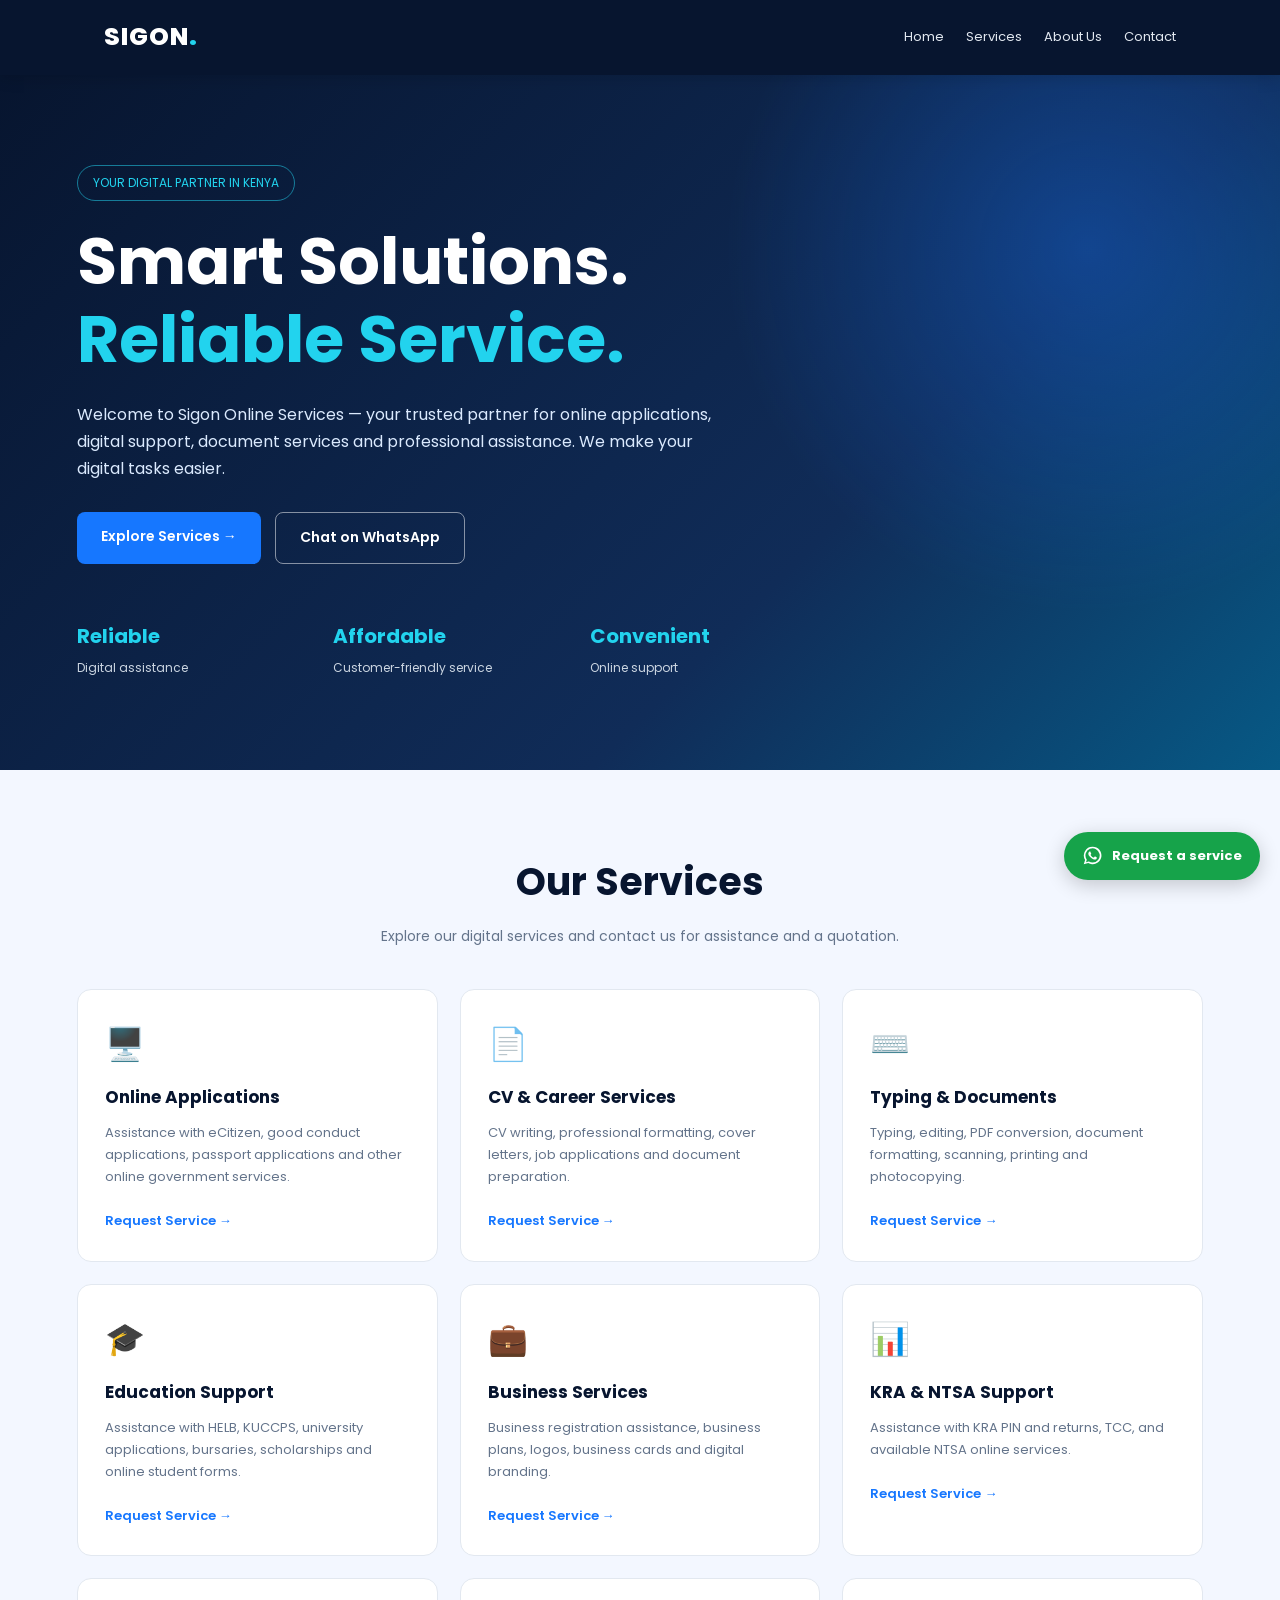
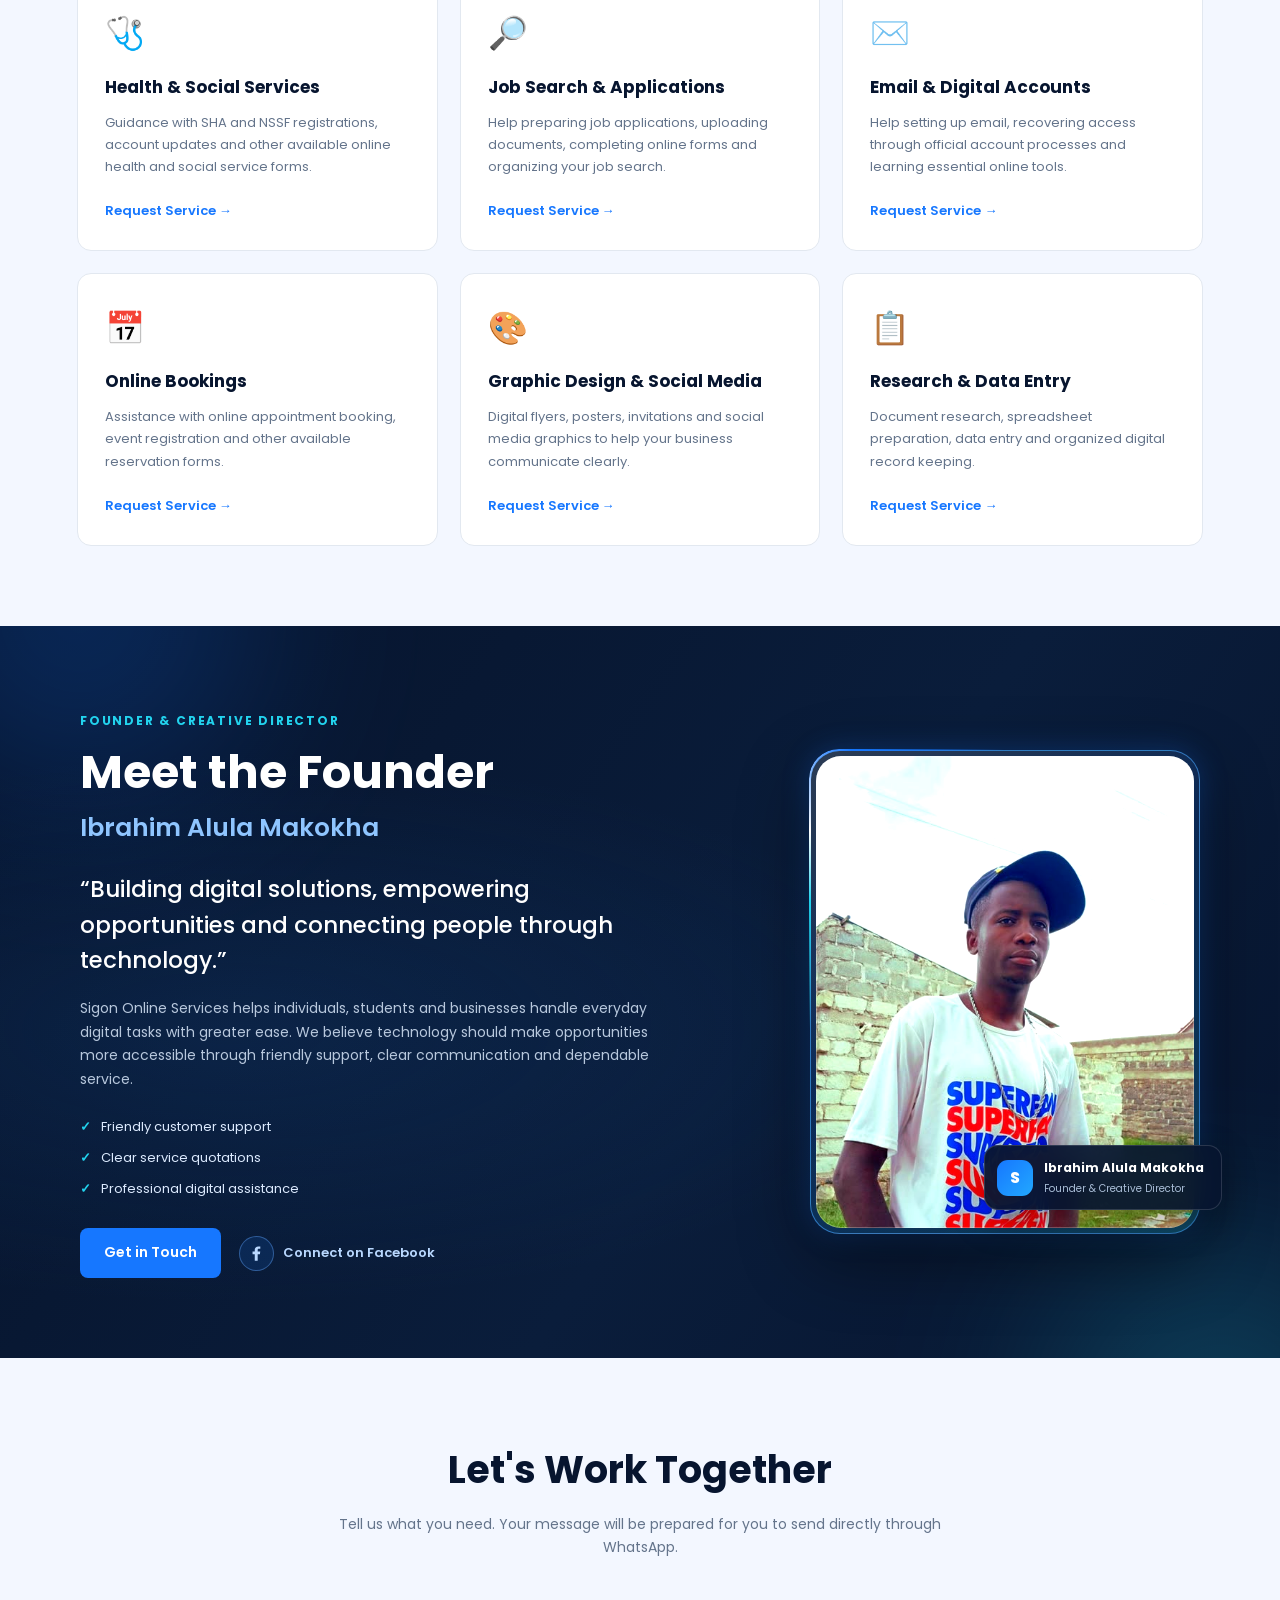
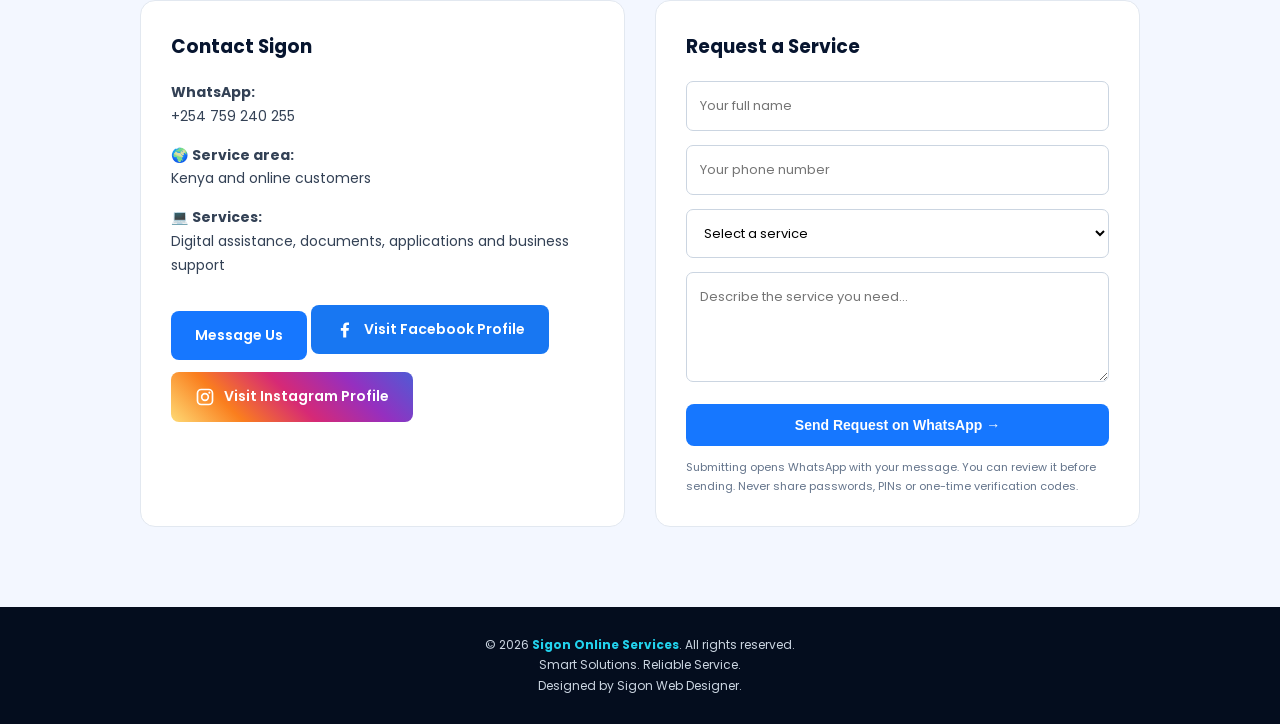
==== index.html @ 022e297b "first commit" ====
<!DOCTYPE html>
<html lang="en">
<head>
    <meta charset="UTF-8">
    <meta name="viewport" content="width=device-width, initial-scale=1.0">

    <title>Sigon Online Services | Smart Solutions</title>
    <meta name="description" content="Sigon Online Services offers reliable online applications, career support, document services, health and social service registrations, digital accounts, design and business support in Kenya.">
    <meta name="theme-color" content="#07152f">
    <meta name="mobile-web-app-capable" content="yes">
    <meta name="apple-mobile-web-app-capable" content="yes">
    <meta name="apple-mobile-web-app-status-bar-style" content="black-translucent">
    <meta name="apple-mobile-web-app-title" content="Sigon Earn">
    <link rel="manifest" href="manifest.webmanifest">
    <link rel="icon" type="image/png" sizes="192x192" href="assets/icon-192.png">
    <link rel="apple-touch-icon" href="assets/icon-192.png">

    <link rel="preconnect" href="https://fonts.googleapis.com">
    <link rel="preconnect" href="https://fonts.gstatic.com" crossorigin>
    <link href="https://fonts.googleapis.com/css2?family=Poppins:wght@300;400;500;600;700;800&display=swap" rel="stylesheet">

    <script>
        window.sigonIntroStart = performance.now();
        document.documentElement.classList.add('intro-enabled');
    </script>
    <link rel="stylesheet" href="style.css">
</head>

<body>

<div class="welcome-intro" id="welcomeIntro"
     role="dialog" aria-modal="true" aria-labelledby="introTitle"
     aria-describedby="introSubtitle">
    <div class="intro-grid" aria-hidden="true"></div>
    <div class="intro-beam intro-beam-one" aria-hidden="true"></div>
    <div class="intro-beam intro-beam-two" aria-hidden="true"></div>
    <div class="intro-particles" aria-hidden="true">
        <span></span><span></span><span></span><span></span>
        <span></span><span></span><span></span><span></span>
        <span></span><span></span><span></span><span></span>
    </div>

    <div class="intro-content">
        <div class="intro-orbit" aria-hidden="true"></div>
        <div class="intro-logo" aria-label="SIGON">SIGON<span>.</span></div>
        <h1 class="intro-title" id="introTitle">WELCOME TO SIGON ONLINE SERVICES</h1>
        <p class="intro-subtitle" id="introSubtitle">Smart Solutions. Reliable Service.</p>
    </div>

    <div class="intro-loader">
        <p>Initializing your experience...</p>
        <div class="intro-progress" id="introProgress" role="progressbar"
             aria-label="Loading welcome screen" aria-valuemin="0"
             aria-valuemax="100" aria-valuenow="0">
            <span id="introProgressFill"></span>
        </div>
        <span class="intro-percent" id="introPercent" aria-hidden="true">0%</span>
    </div>
</div>

<header>
    <div class="navbar">
        <a class="logo" href="#home">SIGON<span>.</span></a>

        <button class="menu-btn" id="menuBtn"
                aria-label="Toggle navigation"
                aria-expanded="false">☰</button>

        <nav id="navMenu">
            <a href="#home">Home</a>
            <a href="#services">Services</a>
            <a href="#about">About Us</a>
            <a href="#contact">Contact</a>
            <button type="button" class="install-app-button" id="installAppButton" hidden>
                <svg viewBox="0 0 24 24" aria-hidden="true">
                    <path d="M12 3a1 1 0 0 1 1 1v8.59l2.3-2.3a1 1 0 1 1 1.4 1.42l-4 4a1 1 0 0 1-1.4 0l-4-4a1 1 0 1 1 1.4-1.42l2.3 2.3V4a1 1 0 0 1 1-1ZM5 16a1 1 0 0 1 1 1v2h12v-2a1 1 0 1 1 2 0v3a1 1 0 0 1-1 1H5a1 1 0 0 1-1-1v-3a1 1 0 0 1 1-1Z"/>
                </svg>
                <span>Install Sigon App</span>
            </button>
        </nav>
    </div>
</header>

<main>
    <section class="hero" id="home">
        <div class="hero-content">
            <span class="tag">YOUR DIGITAL PARTNER IN KENYA</span>

            <h1>Smart Solutions.<br>
                <span>Reliable Service.</span></h1>

            <p>
                Welcome to Sigon Online Services — your trusted partner
                for online applications, digital support, document services
                and professional assistance. We make your digital tasks easier.
            </p>

            <div class="buttons">
                <a href="#services" class="btn btn-primary">Explore Services →</a>

                <a href="https://wa.me/254759240255"
                   target="_blank" rel="noopener noreferrer"
                   class="btn btn-outline">
                    <svg class="whatsapp-icon" viewBox="0 0 24 24" aria-hidden="true">
                        <path d="M12.04 2a9.92 9.92 0 0 0-8.48 15.07L2 22l5.08-1.53A9.96 9.96 0 1 0 12.04 2Zm0 18.1a8.13 8.13 0 0 1-4.14-1.13l-.3-.18-3.02.91.93-2.94-.2-.31A8.14 8.14 0 1 1 12.04 20.1Zm4.47-6.1c-.24-.12-1.43-.71-1.65-.79-.22-.08-.38-.12-.54.12-.16.24-.62.79-.76.95-.14.16-.28.18-.52.06-.24-.12-1.01-.37-1.92-1.19-.71-.63-1.19-1.42-1.33-1.66-.14-.24-.02-.37.1-.49.11-.1.24-.28.36-.42.12-.14.16-.24.24-.4.08-.16.04-.3-.02-.42-.06-.12-.54-1.31-.74-1.79-.2-.47-.4-.4-.54-.4h-.46c-.16 0-.42.06-.64.3-.22.24-.84.82-.84 2s.86 2.32.98 2.48c.12.16 1.69 2.58 4.09 3.62.57.25 1.01.4 1.35.51.57.18 1.09.15 1.5.09.46-.07 1.43-.58 1.63-1.15.2-.57.2-1.06.14-1.16-.06-.1-.22-.16-.46-.28Z"/>
                    </svg>
                    Chat on WhatsApp
                </a>
            </div>

            <div class="stats">
                <div class="stat">
                    <strong>Reliable</strong>
                    <span>Digital assistance</span>
                </div>
                <div class="stat">
                    <strong>Affordable</strong>
                    <span>Customer-friendly service</span>
                </div>
                <div class="stat">
                    <strong>Convenient</strong>
                    <span>Online support</span>
                </div>
            </div>
        </div>
    </section>

    <section class="services" id="services">
        <div class="section-head">
            <h2>Our Services</h2>
            <p>Explore our digital services and contact us for assistance
               and a quotation.</p>
        </div>

        <div class="service-grid">

            <article class="service-card">
                <div class="service-icon">🖥️</div>
                <h3>Online Applications</h3>
                <p>Assistance with eCitizen, good conduct applications,
                   passport applications and other online government services.</p>
                <a href="#contact" data-service="Online Applications">Request Service →</a>
            </article>

            <article class="service-card">
                <div class="service-icon">📄</div>
                <h3>CV & Career Services</h3>
                <p>CV writing, professional formatting, cover letters,
                   job applications and document preparation.</p>
                <a href="#contact" data-service="CV and Career Services">Request Service →</a>
            </article>

            <article class="service-card">
                <div class="service-icon">⌨️</div>
                <h3>Typing & Documents</h3>
                <p>Typing, editing, PDF conversion, document formatting,
                   scanning, printing and photocopying.</p>
                <a href="#contact" data-service="Typing and Documents">Request Service →</a>
            </article>

            <article class="service-card">
                <div class="service-icon">🎓</div>
                <h3>Education Support</h3>
                <p>Assistance with HELB, KUCCPS, university applications,
                   bursaries, scholarships and online student forms.</p>
                <a href="#contact" data-service="Education Support">Request Service →</a>
            </article>

            <article class="service-card">
                <div class="service-icon">💼</div>
                <h3>Business Services</h3>
                <p>Business registration assistance, business plans,
                   logos, business cards and digital branding.</p>
                <a href="#contact" data-service="Business Services">Request Service →</a>
            </article>

            <article class="service-card">
                <div class="service-icon">📊</div>
                <h3>KRA & NTSA Support</h3>
                <p>Assistance with KRA PIN and returns, TCC, and available
                   NTSA online services.</p>
                <a href="#contact" data-service="KRA and NTSA Support">Request Service →</a>
            </article>

            <article class="service-card">
                <div class="service-icon">🩺</div>
                <h3>Health & Social Services</h3>
                <p>Guidance with SHA and NSSF registrations, account updates
                   and other available online health and social service forms.</p>
                <a href="#contact" data-service="Health and Social Services">Request Service →</a>
            </article>

            <article class="service-card">
                <div class="service-icon">🔎</div>
                <h3>Job Search & Applications</h3>
                <p>Help preparing job applications, uploading documents,
                   completing online forms and organizing your job search.</p>
                <a href="#contact" data-service="Job Search and Applications">Request Service →</a>
            </article>

            <article class="service-card">
                <div class="service-icon">✉️</div>
                <h3>Email & Digital Accounts</h3>
                <p>Help setting up email, recovering access through official
                   account processes and learning essential online tools.</p>
                <a href="#contact" data-service="Email and Digital Accounts">Request Service →</a>
            </article>

            <article class="service-card">
                <div class="service-icon">📅</div>
                <h3>Online Bookings</h3>
                <p>Assistance with online appointment booking, event
                   registration and other available reservation forms.</p>
                <a href="#contact" data-service="Online Bookings">Request Service →</a>
            </article>

            <article class="service-card">
                <div class="service-icon">🎨</div>
                <h3>Graphic Design & Social Media</h3>
                <p>Digital flyers, posters, invitations and social media
                   graphics to help your business communicate clearly.</p>
                <a href="#contact" data-service="Graphic Design and Social Media">Request Service →</a>
            </article>

            <article class="service-card">
                <div class="service-icon">📋</div>
                <h3>Research & Data Entry</h3>
                <p>Document research, spreadsheet preparation, data entry
                   and organized digital record keeping.</p>
                <a href="#contact" data-service="Research and Data Entry">Request Service →</a>
            </article>

        </div>
    </section>

    <section class="founder-section" id="about" aria-labelledby="founderTitle">
        <div class="founder-glow founder-glow-one" aria-hidden="true"></div>
        <div class="founder-glow founder-glow-two" aria-hidden="true"></div>

        <div class="founder-wrap">
            <div class="founder-copy">
                <span class="founder-eyebrow">FOUNDER &amp; CREATIVE DIRECTOR</span>
                <h2 id="founderTitle">Meet the Founder</h2>
                <h3>Ibrahim Alula Makokha</h3>
                <p class="founder-quote">
                    “Building digital solutions, empowering opportunities and
                    connecting people through technology.”
                </p>
                <p class="founder-description">
                    Sigon Online Services helps individuals, students and
                    businesses handle everyday digital tasks with greater ease.
                    We believe technology should make opportunities more
                    accessible through friendly support, clear communication
                    and dependable service.
                </p>

                <div class="founder-values" aria-label="What you can expect">
                    <span>Friendly customer support</span>
                    <span>Clear service quotations</span>
                    <span>Professional digital assistance</span>
                </div>

                <div class="founder-actions">
                    <a href="#contact" class="btn btn-primary">Get in Touch</a>
                    <a href="https://www.facebook.com/Nur.backup"
                       target="_blank" rel="noopener noreferrer"
                       class="founder-facebook"
                       aria-label="Visit Ibrahim Alula Makokha on Facebook">
                        <svg viewBox="0 0 24 24" aria-hidden="true">
                            <path d="M13.5 21v-8.2h2.8l.4-3.2h-3.2V7.5c0-.9.3-1.6 1.6-1.6h1.7V3.1c-.3 0-1.4-.1-2.6-.1-2.6 0-4.4 1.6-4.4 4.5v2.1H7v3.2h2.8V21h3.7Z"/>
                        </svg>
                        <span>Connect on Facebook</span>
                    </a>
                </div>
            </div>

            <figure class="founder-portrait">
                <div class="founder-photo-frame">
                    <img src="assets/ibrahim-alula-makokha.jpg"
                         alt="Ibrahim Alula Makokha, Founder and Creative Director of Sigon Online Services"
                         width="526" height="1130">
                </div>
                <figcaption>
                    <span class="founder-caption-mark" aria-hidden="true">S</span>
                    <span><strong>Ibrahim Alula Makokha</strong><small>Founder &amp; Creative Director</small></span>
                </figcaption>
            </figure>
        </div>
    </section>

    <section class="contact" id="contact">
        <div class="section-head">
            <h2>Let's Work Together</h2>
            <p>Tell us what you need. Your message will be prepared
               for you to send directly through WhatsApp.</p>
        </div>

        <div class="contact-wrap">
            <div class="contact-info">
                <h3>Contact Sigon</h3>

                <p>
                    <svg class="whatsapp-icon whatsapp-contact-icon" viewBox="0 0 24 24" aria-hidden="true">
                        <path d="M12.04 2a9.92 9.92 0 0 0-8.48 15.07L2 22l5.08-1.53A9.96 9.96 0 1 0 12.04 2Zm0 18.1a8.13 8.13 0 0 1-4.14-1.13l-.3-.18-3.02.91.93-2.94-.2-.31A8.14 8.14 0 1 1 12.04 20.1Zm4.47-6.1c-.24-.12-1.43-.71-1.65-.79-.22-.08-.38-.12-.54.12-.16.24-.62.79-.76.95-.14.16-.28.18-.52.06-.24-.12-1.01-.37-1.92-1.19-.71-.63-1.19-1.42-1.33-1.66-.14-.24-.02-.37.1-.49.11-.1.24-.28.36-.42.12-.14.16-.24.24-.4.08-.16.04-.3-.02-.42-.06-.12-.54-1.31-.74-1.79-.2-.47-.4-.4-.54-.4h-.46c-.16 0-.42.06-.64.3-.22.24-.84.82-.84 2s.86 2.32.98 2.48c.12.16 1.69 2.58 4.09 3.62.57.25 1.01.4 1.35.51.57.18 1.09.15 1.5.09.46-.07 1.43-.58 1.63-1.15.2-.57.2-1.06.14-1.16-.06-.1-.22-.16-.46-.28Z"/>
                    </svg>
                    <strong>WhatsApp:</strong><br>
                    +254 759 240 255</p>

                <p>🌍 <strong>Service area:</strong><br>
                    Kenya and online customers</p>

                <p>💻 <strong>Services:</strong><br>
                    Digital assistance, documents, applications
                    and business support</p>

                <a href="https://wa.me/254759240255"
                   target="_blank" rel="noopener noreferrer"
                   class="btn btn-primary">
                    <svg class="whatsapp-icon" viewBox="0 0 24 24" aria-hidden="true">
                        <path d="M12.04 2a9.92 9.92 0 0 0-8.48 15.07L2 22l5.08-1.53A9.96 9.96 0 1 0 12.04 2Zm0 18.1a8.13 8.13 0 0 1-4.14-1.13l-.3-.18-3.02.91.93-2.94-.2-.31A8.14 8.14 0 1 1 12.04 20.1Zm4.47-6.1c-.24-.12-1.43-.71-1.65-.79-.22-.08-.38-.12-.54.12-.16.24-.62.79-.76.95-.14.16-.28.18-.52.06-.24-.12-1.01-.37-1.92-1.19-.71-.63-1.19-1.42-1.33-1.66-.14-.24-.02-.37.1-.49.11-.1.24-.28.36-.42.12-.14.16-.24.24-.4.08-.16.04-.3-.02-.42-.06-.12-.54-1.31-.74-1.79-.2-.47-.4-.4-.54-.4h-.46c-.16 0-.42.06-.64.3-.22.24-.84.82-.84 2s.86 2.32.98 2.48c.12.16 1.69 2.58 4.09 3.62.57.25 1.01.4 1.35.51.57.18 1.09.15 1.5.09.46-.07 1.43-.58 1.63-1.15.2-.57.2-1.06.14-1.16-.06-.1-.22-.16-.46-.28Z"/>
                    </svg>
                    Message Us
                </a>

                <a href="https://www.facebook.com/Nur.backup"
                   target="_blank" rel="noopener noreferrer"
                   class="btn facebook-link"
                   aria-label="Visit Sigon on Facebook">
                    <svg class="facebook-icon" viewBox="0 0 24 24" aria-hidden="true">
                        <path d="M13.5 21v-8.2h2.8l.4-3.2h-3.2V7.5c0-.9.3-1.6 1.6-1.6h1.7V3.1c-.3 0-1.4-.1-2.6-.1-2.6 0-4.4 1.6-4.4 4.5v2.1H7v3.2h2.8V21h3.7Z"/>
                    </svg>
                    Visit Facebook Profile
                </a>

                <a href="https://www.instagram.com/n.u.r._ke/"
                   target="_blank" rel="noopener noreferrer"
                   class="btn instagram-link"
                   aria-label="Visit Sigon on Instagram">
                    <svg class="instagram-icon" viewBox="0 0 24 24" aria-hidden="true">
                        <path d="M7.5 2h9A5.5 5.5 0 0 1 22 7.5v9a5.5 5.5 0 0 1-5.5 5.5h-9A5.5 5.5 0 0 1 2 16.5v-9A5.5 5.5 0 0 1 7.5 2Zm0 2A3.5 3.5 0 0 0 4 7.5v9A3.5 3.5 0 0 0 7.5 20h9a3.5 3.5 0 0 0 3.5-3.5v-9A3.5 3.5 0 0 0 16.5 4h-9ZM12 7a5 5 0 1 1 0 10 5 5 0 0 1 0-10Zm0 2a3 3 0 1 0 0 6 3 3 0 0 0 0-6Zm5.25-3.5a1.25 1.25 0 1 1 0 2.5 1.25 1.25 0 0 1 0-2.5Z"/>
                    </svg>
                    Visit Instagram Profile
                </a>
            </div>

            <form class="contact-form" id="contactForm">
                <h3>Request a Service</h3>

                <input type="text" id="customerName"
                       placeholder="Your full name" required>

                <input type="tel" id="customerPhone"
                       placeholder="Your phone number" required>

                <select id="serviceChoice" required>
                    <option value="">Select a service</option>
                    <option>Online Applications</option>
                    <option>CV and Career Services</option>
                    <option>Typing and Documents</option>
                    <option>Education Support</option>
                    <option>Business Services</option>
                    <option>KRA and NTSA Support</option>
                    <option>Health and Social Services</option>
                    <option>Job Search and Applications</option>
                    <option>Email and Digital Accounts</option>
                    <option>Online Bookings</option>
                    <option>Graphic Design and Social Media</option>
                    <option>Research and Data Entry</option>
                    <option>Other Service</option>
                </select>

                <textarea id="customerMessage"
                          placeholder="Describe the service you need..."
                          required></textarea>

                <button type="submit" class="btn btn-primary">
                    Send Request on WhatsApp →
                </button>

                <p class="note">
                    Submitting opens WhatsApp with your message.
                    You can review it before sending. Never share passwords,
                    PINs or one-time verification codes.
                </p>
            </form>
        </div>
    </section>
</main>

<footer>
    <p>© <span id="year"></span> <strong>Sigon Online Services</strong>.
       All rights reserved.</p>
    <p>Smart Solutions. Reliable Service.</p>
    <p>Designed by Sigon Web Designer.</p>
</footer>

<a class="whatsapp-float"
   href="https://wa.me/254759240255?text=Hello%20Sigon%20Online%20Services%2C%20I%20would%20like%20to%20request%20a%20service."
   target="_blank" rel="noopener noreferrer"
   aria-label="Request a service from Sigon on WhatsApp at +254 759 240 255">
    <svg viewBox="0 0 24 24" aria-hidden="true">
        <path d="M12.04 2a9.92 9.92 0 0 0-8.48 15.07L2 22l5.08-1.53A9.96 9.96 0 1 0 12.04 2Zm0 18.1a8.13 8.13 0 0 1-4.14-1.13l-.3-.18-3.02.91.93-2.94-.2-.31A8.14 8.14 0 1 1 12.04 20.1Zm4.47-6.1c-.24-.12-1.43-.71-1.65-.79-.22-.08-.38-.12-.54.12-.16.24-.62.79-.76.95-.14.16-.28.18-.52.06-.24-.12-1.01-.37-1.92-1.19-.71-.63-1.19-1.42-1.33-1.66-.14-.24-.02-.37.1-.49.11-.1.24-.28.36-.42.12-.14.16-.24.24-.4.08-.16.04-.3-.02-.42-.06-.12-.54-1.31-.74-1.79-.2-.47-.4-.4-.54-.4h-.46c-.16 0-.42.06-.64.3-.22.24-.84.82-.84 2s.86 2.32.98 2.48c.12.16 1.69 2.58 4.09 3.62.57.25 1.01.4 1.35.51.57.18 1.09.15 1.5.09.46-.07 1.43-.58 1.63-1.15.2-.57.2-1.06.14-1.16-.06-.1-.22-.16-.46-.28Z"/>
    </svg>
    Request a service
</a>

<dialog class="install-help-dialog" id="installHelpDialog"
        aria-labelledby="installHelpTitle" aria-describedby="installHelpDescription">
    <div class="install-help-content">
        <button type="button" class="install-help-close" id="installHelpClose"
                aria-label="Close installation instructions">×</button>
        <span class="install-help-icon" aria-hidden="true">↓</span>
        <h2 id="installHelpTitle">Install Sigon Earn</h2>
        <div id="installHelpDescription"></div>
    </div>
</dialog>

<script src="script.js" defer></script>

</body>
</html>
---- style.css ----
:root {
            --navy: #07152f;
            --blue: #1677ff;
            --cyan: #22d3ee;
            --white: #ffffff;
            --light: #f3f7ff;
            --text: #334155;
        }

        * {
            margin: 0;
            padding: 0;
            box-sizing: border-box;
            scroll-behavior: smooth;
        }

        body {
            font-family: 'Poppins', sans-serif;
            background: var(--white);
            color: var(--text);
            line-height: 1.7;
        }

        html.intro-enabled,
        html.intro-enabled body,
        body.intro-active {
            overflow: hidden;
        }

        .welcome-intro {
            position: fixed;
            inset: 0;
            z-index: 2000;
            display: none;
            align-items: center;
            justify-content: center;
            overflow: hidden;
            isolation: isolate;
            color: #fff;
            background:
                radial-gradient(ellipse at 50% 45%, #0c2c50 0%, transparent 48%),
                linear-gradient(135deg, #020611 0%, #06142b 52%, #01040b 100%);
            opacity: 1;
            transition: opacity .4s ease, visibility .4s ease;
        }

        .intro-enabled .welcome-intro {
            display: flex;
        }

        .welcome-intro[hidden] {
            display: none;
        }

        .welcome-intro.is-leaving {
            opacity: 0;
            visibility: hidden;
            pointer-events: none;
        }

        .intro-grid {
            position: absolute;
            inset: -50%;
            z-index: -1;
            opacity: .2;
            background-image:
                linear-gradient(#22d3ee14 1px, transparent 1px),
                linear-gradient(90deg, #22d3ee14 1px, transparent 1px);
            background-size: 58px 58px;
            transform: perspective(520px) rotateX(58deg) scale(1.7);
            transform-origin: center 70%;
            animation: intro-grid-drift 8s linear infinite;
        }

        .intro-beam {
            position: absolute;
            z-index: -1;
            width: 140vw;
            height: 1px;
            background: linear-gradient(90deg, transparent, #22d3eeaa, #1677ff66, transparent);
            box-shadow: 0 0 18px #22d3ee88;
            opacity: 0;
            transform: rotate(-24deg);
            animation: intro-beam-sweep 3.2s ease-in-out infinite;
        }

        .intro-beam-one {
            top: 28%;
            left: -20%;
        }

        .intro-beam-two {
            top: 68%;
            left: -30%;
            animation-delay: 1.3s;
        }

        .intro-particles {
            position: absolute;
            inset: 0;
            overflow: hidden;
            z-index: -1;
        }

        .intro-particles span {
            position: absolute;
            left: var(--particle-x);
            top: var(--particle-y);
            width: var(--particle-size);
            height: var(--particle-size);
            border-radius: 50%;
            background: #65eaff;
            box-shadow: 0 0 10px 2px #22d3ee99;
            opacity: 0;
            animation: intro-particle-float var(--particle-duration) ease-in-out var(--particle-delay) infinite;
        }

        .intro-particles span:nth-child(1) { --particle-x: 9%; --particle-y: 24%; --particle-size: 3px; --particle-duration: 3.4s; --particle-delay: -.3s; }
        .intro-particles span:nth-child(2) { --particle-x: 18%; --particle-y: 72%; --particle-size: 2px; --particle-duration: 4.1s; --particle-delay: -1.7s; }
        .intro-particles span:nth-child(3) { --particle-x: 26%; --particle-y: 38%; --particle-size: 4px; --particle-duration: 3.8s; --particle-delay: -2.2s; }
        .intro-particles span:nth-child(4) { --particle-x: 34%; --particle-y: 83%; --particle-size: 2px; --particle-duration: 4.4s; --particle-delay: -.8s; }
        .intro-particles span:nth-child(5) { --particle-x: 43%; --particle-y: 18%; --particle-size: 3px; --particle-duration: 3.7s; --particle-delay: -1.1s; }
        .intro-particles span:nth-child(6) { --particle-x: 56%; --particle-y: 78%; --particle-size: 3px; --particle-duration: 4.2s; --particle-delay: -2.8s; }
        .intro-particles span:nth-child(7) { --particle-x: 64%; --particle-y: 27%; --particle-size: 2px; --particle-duration: 3.5s; --particle-delay: -1.4s; }
        .intro-particles span:nth-child(8) { --particle-x: 73%; --particle-y: 67%; --particle-size: 4px; --particle-duration: 4.5s; --particle-delay: -.5s; }
        .intro-particles span:nth-child(9) { --particle-x: 82%; --particle-y: 35%; --particle-size: 2px; --particle-duration: 3.9s; --particle-delay: -2.4s; }
        .intro-particles span:nth-child(10) { --particle-x: 91%; --particle-y: 79%; --particle-size: 3px; --particle-duration: 4.3s; --particle-delay: -1.9s; }
        .intro-particles span:nth-child(11) { --particle-x: 13%; --particle-y: 52%; --particle-size: 2px; --particle-duration: 4s; --particle-delay: -2.1s; }
        .intro-particles span:nth-child(12) { --particle-x: 87%; --particle-y: 17%; --particle-size: 3px; --particle-duration: 3.6s; --particle-delay: -.9s; }

        .intro-content {
            position: relative;
            width: min(92vw, 880px);
            padding: 32px 16px;
            text-align: center;
        }

        .intro-logo {
            position: relative;
            z-index: 1;
            color: #fff;
            font-size: clamp(42px, 9vw, 82px);
            font-weight: 800;
            line-height: 1.1;
            letter-spacing: .12em;
            text-shadow: 0 0 18px #1677ff99, 0 0 48px #22d3ee66;
            animation: intro-logo-arrive 1s cubic-bezier(.16, 1, .3, 1) both;
        }

        .intro-logo span {
            color: var(--cyan);
        }

        .intro-orbit {
            position: absolute;
            top: 50%;
            left: 50%;
            width: clamp(210px, 48vw, 490px);
            aspect-ratio: 1;
            border: 1px solid #22d3ee20;
            border-radius: 50%;
            box-shadow: 0 0 38px #1677ff1a, inset 0 0 38px #22d3ee12;
            transform: translate(-50%, -50%) scale(.8);
            animation: intro-orbit-pulse 3s ease-in-out infinite;
        }

        .intro-title {
            display: inline-block;
            max-width: 100%;
            margin-top: 21px;
            overflow: hidden;
            color: #dffaff;
            font-size: clamp(13px, 2.8vw, 21px);
            font-weight: 600;
            line-height: 1.5;
            letter-spacing: .12em;
            white-space: nowrap;
            border-right: 2px solid var(--cyan);
            text-shadow: 0 0 16px #22d3ee66;
            animation: intro-type 1.55s steps(32, end) .45s both, intro-caret .7s step-end infinite;
        }

        .intro-subtitle {
            margin-top: 9px;
            color: #9fb6d3;
            font-size: clamp(12px, 2vw, 16px);
            letter-spacing: .08em;
            opacity: 0;
            animation: intro-subtitle-appear .7s ease 1.35s forwards;
        }

        .intro-loader {
            position: absolute;
            right: 24px;
            bottom: max(28px, env(safe-area-inset-bottom));
            left: 24px;
            width: min(340px, calc(100% - 48px));
            margin: auto;
            color: #9fb6d3;
            font-size: 11px;
            letter-spacing: .08em;
            text-align: center;
        }

        .intro-loader p {
            margin-bottom: 10px;
        }

        .intro-progress {
            height: 3px;
            overflow: hidden;
            border-radius: 5px;
            background: #ffffff20;
            box-shadow: 0 0 12px #1677ff33;
        }

        .intro-progress span {
            display: block;
            width: 0;
            height: 100%;
            border-radius: inherit;
            background: linear-gradient(90deg, #1677ff, #22d3ee);
            box-shadow: 0 0 12px #22d3ee;
        }

        .intro-percent {
            display: block;
            margin-top: 7px;
            color: #dffaff;
            font-variant-numeric: tabular-nums;
        }

        @keyframes intro-grid-drift {
            to { background-position: 0 58px, 58px 0; }
        }

        @keyframes intro-beam-sweep {
            0%, 100% { opacity: 0; transform: translateY(-45px) rotate(-24deg); }
            35%, 65% { opacity: .7; }
            50% { transform: translateY(55px) rotate(-24deg); }
        }

        @keyframes intro-particle-float {
            0%, 100% { opacity: .1; transform: translate3d(0, 10px, 0) scale(.7); }
            50% { opacity: .9; transform: translate3d(12px, -18px, 0) scale(1.2); }
        }

        @keyframes intro-logo-arrive {
            from { opacity: 0; transform: scale(.58); filter: blur(10px); }
            to { opacity: 1; transform: scale(1); filter: blur(0); }
        }

        @keyframes intro-orbit-pulse {
            0%, 100% { opacity: .35; transform: translate(-50%, -50%) scale(.82); }
            50% { opacity: .8; transform: translate(-50%, -50%) scale(1); }
        }

        @keyframes intro-type {
            from { width: 0; }
            to { width: 32ch; }
        }

        @keyframes intro-caret {
            50% { border-color: transparent; }
        }

        @keyframes intro-subtitle-appear {
            from { opacity: 0; transform: translateY(8px); }
            to { opacity: 1; transform: translateY(0); }
        }

        @media (max-width: 540px) {
            .intro-title {
                letter-spacing: .045em;
                animation-duration: 1.55s, .7s;
            }
        }

        @media (prefers-reduced-motion: reduce) {
            .welcome-intro,
            .intro-grid,
            .intro-beam,
            .intro-particles span,
            .intro-logo,
            .intro-orbit,
            .intro-title,
            .intro-subtitle {
                animation: none;
                transition: none;
            }

            .intro-logo {
                opacity: 1;
                transform: none;
                filter: none;
            }

            .intro-title {
                width: auto;
                border-right: 0;
            }

            .intro-subtitle {
                opacity: 1;
                transform: none;
            }
        }

        a {
            text-decoration: none;
        }

        header {
            background: var(--navy);
            color: white;
            position: sticky;
            top: 0;
            z-index: 1000;
            box-shadow: 0 3px 15px #0002;
        }

        .navbar {
            max-width: 1200px;
            margin: auto;
            padding: 16px 5%;
            display: flex;
            align-items: center;
            justify-content: space-between;
            gap: 20px;
        }

        .logo {
            font-size: 25px;
            font-weight: 800;
            color: white;
            letter-spacing: 1px;
        }

        .logo span {
            color: var(--cyan);
        }

        nav {
            display: flex;
            align-items: center;
            gap: 22px;
        }

        nav a {
            color: #e2e8f0;
            font-size: 13px;
            transition: .3s;
        }

        nav a:hover {
            color: var(--cyan);
        }

        .install-app-button {
            display: inline-flex;
            align-items: center;
            justify-content: center;
            gap: 8px;
            padding: 9px 14px;
            border: 1px solid #22d3ee80;
            border-radius: 9px;
            background: linear-gradient(135deg, #1677ff, #1264d8);
            box-shadow: 0 5px 18px #1677ff33;
            color: #fff;
            font: inherit;
            font-size: 12px;
            font-weight: 600;
            white-space: nowrap;
            cursor: pointer;
            transition: transform .2s ease, box-shadow .2s ease, background .2s ease;
        }

        .install-app-button:hover {
            transform: translateY(-2px);
            background: linear-gradient(135deg, #2586ff, #1677ff);
            box-shadow: 0 8px 24px #1677ff55;
        }

        .install-app-button:focus-visible,
        .install-help-close:focus-visible {
            outline: 3px solid var(--cyan);
            outline-offset: 3px;
        }

        .install-app-button[hidden] {
            display: none !important;
        }

        .install-app-button svg {
            width: 17px;
            height: 17px;
            fill: currentColor;
            flex: 0 0 auto;
        }

        .install-help-dialog {
            width: min(92vw, 430px);
            padding: 0;
            border: 1px solid #6faeff66;
            border-radius: 20px;
            background: #0a1d3b;
            box-shadow: 0 24px 80px #0009, 0 0 34px #1677ff33;
            color: #e2e8f0;
        }

        .install-help-dialog::backdrop {
            background: #020817c9;
            backdrop-filter: blur(5px);
        }

        .install-help-content {
            position: relative;
            padding: 32px;
        }

        .install-help-close {
            position: absolute;
            top: 14px;
            right: 16px;
            width: 36px;
            height: 36px;
            border: 1px solid #ffffff24;
            border-radius: 50%;
            background: #ffffff0d;
            color: #fff;
            font-size: 24px;
            line-height: 1;
            cursor: pointer;
        }

        .install-help-icon {
            display: grid;
            width: 44px;
            height: 44px;
            margin-bottom: 15px;
            place-items: center;
            border-radius: 13px;
            background: linear-gradient(135deg, var(--blue), #0c9bff);
            color: #fff;
            font-size: 28px;
            font-weight: 700;
        }

        .install-help-dialog h2 {
            margin-bottom: 12px;
            color: #fff;
            font-size: 23px;
        }

        .install-help-dialog p {
            color: #c4d2e5;
            font-size: 14px;
        }

        .install-help-dialog ol {
            display: grid;
            gap: 10px;
            margin: 15px 0 0;
            padding-left: 22px;
            color: #e2e8f0;
            font-size: 14px;
        }

        .menu-btn {
            display: none;
            border: 0;
            background: transparent;
            color: white;
            font-size: 28px;
            cursor: pointer;
        }

        .hero {
            min-height: 580px;
            padding: 90px 6%;
            display: flex;
            align-items: center;
            background:
                radial-gradient(circle at 85% 25%, #1677ff55, transparent 30%),
                linear-gradient(135deg, #07152f, #102c58 65%, #075985);
            color: white;
        }

        .hero-content {
            max-width: 1200px;
            width: 100%;
            margin: auto;
        }

        .tag {
            display: inline-block;
            border: 1px solid #22d3ee88;
            color: var(--cyan);
            padding: 7px 15px;
            border-radius: 30px;
            font-size: 12px;
            margin-bottom: 22px;
        }

        .hero h1 {
            max-width: 780px;
            font-size: clamp(36px, 6vw, 65px);
            line-height: 1.2;
            margin-bottom: 22px;
        }

        .hero h1 span {
            color: var(--cyan);
        }

        .hero p {
            max-width: 650px;
            color: #dbeafe;
            font-size: 16px;
            margin-bottom: 30px;
        }

        .buttons {
            display: flex;
            gap: 14px;
            flex-wrap: wrap;
        }

        .btn {
            display: inline-block;
            padding: 13px 24px;
            border-radius: 8px;
            font-weight: 600;
            font-size: 14px;
            transition: .3s;
            cursor: pointer;
        }

        .whatsapp-icon {
            width: 20px;
            height: 20px;
            fill: currentColor;
            vertical-align: middle;
        }

        .whatsapp-contact-icon {
            color: #16a34a;
            margin-right: 4px;
        }

        .whatsapp-icon,
        .whatsapp-contact-icon {
            display: none;
        }

        .facebook-link {
            display: inline-flex;
            align-items: center;
            gap: 9px;
            margin-top: 12px;
            background: #1877f2;
            color: white;
        }

        .facebook-link:hover {
            background: #145fc0;
            transform: translateY(-2px);
        }

        .facebook-icon {
            width: 20px;
            height: 20px;
            fill: currentColor;
        }

        .instagram-link {
            display: inline-flex;
            align-items: center;
            gap: 9px;
            margin-top: 12px;
            background: linear-gradient(45deg, #feda75, #fa7e1e, #d62976, #962fbf, #4f5bd5);
            color: white;
        }

        .instagram-link:hover {
            filter: brightness(.9);
            transform: translateY(-2px);
        }

        .instagram-icon {
            width: 20px;
            height: 20px;
            fill: currentColor;
        }

        .btn-primary {
            background: var(--blue);
            color: white;
        }

        .btn-primary:hover {
            background: #0059d6;
            transform: translateY(-2px);
        }

        .btn-outline {
            border: 1px solid #ffffff80;
            color: white;
        }

        .btn-outline:hover {
            background: white;
            color: var(--navy);
        }

        .stats {
            display: grid;
            grid-template-columns: repeat(3, 1fr);
            max-width: 750px;
            margin-top: 55px;
            gap: 20px;
        }

        .stat strong {
            display: block;
            font-size: 20px;
            color: var(--cyan);
        }

        .stat span {
            font-size: 12px;
            color: #cbd5e1;
        }

        section {
            padding: 80px 6%;
            scroll-margin-top: 75px;
        }

        .section-head {
            text-align: center;
            max-width: 680px;
            margin: 0 auto 40px;
        }

        .section-head h2 {
            color: var(--navy);
            font-size: clamp(27px, 4vw, 38px);
            margin-bottom: 10px;
        }

        .section-head p {
            font-size: 14px;
            color: #64748b;
        }

        .services {
            background: var(--light);
        }

        .service-grid {
            display: grid;
            grid-template-columns: repeat(3, minmax(0, 1fr));
            gap: 22px;
            max-width: 1200px;
            margin: auto;
        }

        .service-card {
            background: white;
            padding: 27px;
            border-radius: 14px;
            border: 1px solid #e2e8f0;
            transition: .3s;
        }

        .service-card:hover {
            transform: translateY(-5px);
            box-shadow: 0 12px 35px #0f172a12;
            border-color: #93c5fd;
        }

        .service-icon {
            font-size: 32px;
            margin-bottom: 12px;
        }

        .service-card h3 {
            color: var(--navy);
            font-size: 17px;
            margin-bottom: 10px;
        }

        .service-card p {
            font-size: 13px;
            color: #64748b;
            margin-bottom: 18px;
        }

        .service-card a {
            color: var(--blue);
            font-weight: 600;
            font-size: 13px;
        }

        .founder-section {
            position: relative;
            overflow: hidden;
            isolation: isolate;
            background:
                radial-gradient(ellipse at 18% 55%, #123e754d, transparent 48%),
                linear-gradient(125deg, #06132b, #0a1d3b 58%, #07152f);
            color: #e2e8f0;
        }

        .founder-glow {
            position: absolute;
            z-index: -1;
            width: 360px;
            aspect-ratio: 1;
            border-radius: 50%;
            filter: blur(90px);
            opacity: .2;
            pointer-events: none;
        }

        .founder-glow-one {
            top: -190px;
            left: -100px;
            background: #1677ff;
        }

        .founder-glow-two {
            right: -120px;
            bottom: -240px;
            background: #22d3ee;
        }

        .founder-wrap {
            position: relative;
            display: grid;
            grid-template-columns: minmax(0, 1.15fr) minmax(290px, .85fr);
            align-items: center;
            gap: clamp(42px, 8vw, 100px);
            max-width: 1120px;
            margin: auto;
        }

        .founder-copy {
            max-width: 650px;
            transition: opacity .8s ease, transform .8s cubic-bezier(.2, .7, .2, 1);
        }

        .founder-eyebrow {
            display: inline-block;
            margin-bottom: 14px;
            color: var(--cyan);
            font-size: 12px;
            font-weight: 700;
            letter-spacing: .15em;
        }

        .founder-copy h2 {
            margin-bottom: 7px;
            color: #fff;
            font-size: clamp(32px, 4vw, 46px);
            line-height: 1.2;
        }

        .founder-copy h3 {
            margin-bottom: 22px;
            color: #8fc5ff;
            font-size: clamp(19px, 2.4vw, 25px);
            font-weight: 600;
        }

        .founder-quote {
            max-width: 590px;
            margin-bottom: 18px;
            color: #fff;
            font-size: clamp(18px, 2.2vw, 23px);
            font-weight: 500;
            line-height: 1.55;
        }

        .founder-description {
            max-width: 580px;
            margin-bottom: 24px;
            color: #b8c8dd;
            font-size: 14px;
        }

        .founder-values {
            display: grid;
            gap: 9px;
            margin-bottom: 28px;
            color: #dceafe;
            font-size: 13px;
        }

        .founder-values span::before {
            content: "✓";
            margin-right: 10px;
            color: var(--cyan);
            font-weight: 700;
        }

        .founder-actions {
            display: flex;
            align-items: center;
            gap: 18px;
            flex-wrap: wrap;
        }

        .founder-facebook {
            display: inline-flex;
            align-items: center;
            gap: 9px;
            color: #b9d8ff;
            font-size: 13px;
            font-weight: 600;
            transition: color .25s ease, transform .25s ease;
        }

        .founder-facebook:hover {
            color: #fff;
            transform: translateY(-2px);
        }

        .founder-facebook svg {
            width: 35px;
            height: 35px;
            padding: 7px;
            border: 1px solid #65aaff66;
            border-radius: 50%;
            background: #1677ff24;
            fill: currentColor;
        }

        .founder-portrait {
            position: relative;
            width: min(100%, 390px);
            justify-self: end;
            transition: opacity .9s ease .12s, transform .9s cubic-bezier(.2, .7, .2, 1) .12s;
        }

        .founder-photo-frame {
            position: relative;
            isolation: isolate;
            padding: 5px;
            border: 1px solid #46a5ff99;
            border-radius: 30px;
            background: linear-gradient(145deg, #ffffff24, #1677ff25 45%, #22d3ee35);
            box-shadow: 0 24px 70px #0007, 0 0 28px #1677ff4d;
            animation: founder-float 6s ease-in-out infinite;
            transition: box-shadow .35s ease, border-color .35s ease;
        }

        .founder-photo-frame::before {
            position: absolute;
            z-index: 2;
            inset: -2px;
            border: 2px solid transparent;
            border-radius: inherit;
            background: conic-gradient(from 0deg, transparent 0 72%, #22d3ee 82%, #fff 86%, #1677ff 91%, transparent 100%) border-box;
            content: "";
            -webkit-mask: linear-gradient(#fff 0 0) padding-box, linear-gradient(#fff 0 0);
            -webkit-mask-composite: xor;
            mask: linear-gradient(#fff 0 0) padding-box, linear-gradient(#fff 0 0);
            mask-composite: exclude;
            pointer-events: none;
            animation: founder-light-sweep 5s linear infinite;
        }

        .founder-photo-frame::after {
            position: absolute;
            z-index: 1;
            inset: 5px;
            border: 1px solid #ffffff44;
            border-radius: 25px;
            content: "";
            pointer-events: none;
        }

        .founder-photo-frame img {
            display: block;
            width: 100%;
            height: auto;
            aspect-ratio: 4 / 5;
            border-radius: 25px;
            object-fit: cover;
            object-position: center 18%;
            filter: brightness(1.05) contrast(1.04) saturate(1.06);
            transition: filter .4s ease, transform .6s cubic-bezier(.2, .7, .2, 1);
        }

        .founder-photo-frame:hover {
            border-color: #8edcff;
            box-shadow: 0 30px 80px #0008, 0 0 42px #1677ff80;
        }

        .founder-photo-frame:hover img {
            filter: brightness(1.08) contrast(1.06) saturate(1.08);
            transform: scale(1.035);
        }

        .founder-portrait figcaption {
            position: absolute;
            right: -22px;
            bottom: 24px;
            display: flex;
            align-items: center;
            gap: 11px;
            max-width: calc(100% - 12px);
            padding: 12px 17px 12px 12px;
            border: 1px solid #ffffff24;
            border-radius: 14px;
            background: #07152feF;
            box-shadow: 0 12px 34px #0005;
            color: #fff;
            backdrop-filter: blur(12px);
        }

        .founder-caption-mark {
            display: grid;
            width: 36px;
            height: 36px;
            place-items: center;
            border-radius: 11px;
            background: linear-gradient(135deg, var(--blue), #22a8ff);
            font-weight: 800;
        }

        .founder-portrait figcaption strong,
        .founder-portrait figcaption small {
            display: block;
        }

        .founder-portrait figcaption strong {
            font-size: 12px;
        }

        .founder-portrait figcaption small {
            margin-top: 2px;
            color: #a9bdd7;
            font-size: 10px;
        }

        .founder-section.reveal-pending .founder-copy {
            opacity: 0;
            transform: translate3d(-28px, 12px, 0);
        }

        .founder-section.reveal-pending .founder-portrait {
            opacity: 0;
            transform: translate3d(24px, 18px, 0) scale(.96);
        }

        .founder-section.is-revealed .founder-copy,
        .founder-section.is-revealed .founder-portrait {
            opacity: 1;
            transform: none;
        }

        @keyframes founder-float {
            0%, 100% { transform: translateY(0); }
            50% { transform: translateY(-8px); }
        }

        @keyframes founder-light-sweep {
            to { transform: rotate(1turn); }
        }

        @media (prefers-reduced-motion: reduce) {
            .founder-photo-frame,
            .founder-photo-frame::before {
                animation: none;
            }

            .founder-copy,
            .founder-portrait,
            .founder-photo-frame img,
            .founder-facebook {
                transition: none;
            }
        }

        .contact {
            background: var(--light);
        }

        .contact-wrap {
            max-width: 1000px;
            margin: auto;
            display: grid;
            grid-template-columns: 1fr 1fr;
            gap: 30px;
        }

        .contact-info,
        .contact-form {
            padding: 30px;
            border-radius: 15px;
            background: white;
            border: 1px solid #e2e8f0;
        }

        .contact-info h3,
        .contact-form h3 {
            color: var(--navy);
            margin-bottom: 18px;
        }

        .contact-info p {
            font-size: 14px;
            margin-bottom: 15px;
            overflow-wrap: anywhere;
        }

        .contact-form input,
        .contact-form select,
        .contact-form textarea {
            width: 100%;
            padding: 13px;
            border: 1px solid #cbd5e1;
            border-radius: 7px;
            margin-bottom: 14px;
            font: inherit;
            font-size: 13px;
            background: white;
        }

        .contact-form textarea {
            resize: vertical;
            min-height: 110px;
        }

        .contact-form button {
            width: 100%;
            border: none;
        }

        .note {
            color: #64748b;
            font-size: 11px;
            margin-top: 12px;
        }

        footer {
            background: #040d1e;
            color: #cbd5e1;
            text-align: center;
            padding: 28px 5%;
            font-size: 12px;
        }

        footer strong {
            color: var(--cyan);
        }

        .whatsapp-float {
            position: fixed;
            right: 20px;
            bottom: 20px;
            z-index: 999;
            background: #16a34a;
            color: white;
            padding: 13px 18px;
            border-radius: 50px;
            box-shadow: 0 5px 20px #0003;
            font-size: 13px;
            font-weight: 700;
            display: inline-flex;
            align-items: center;
            gap: 9px;
        }

        .whatsapp-float svg {
            width: 21px;
            height: 21px;
            fill: currentColor;
            flex: 0 0 auto;
        }

        @media (max-width: 850px) {
            .menu-btn {
                display: block;
            }

            nav {
                display: none;
                position: absolute;
                top: 68px;
                left: 0;
                width: 100%;
                background: var(--navy);
                padding: 22px;
                flex-direction: column;
                align-items: flex-start;
                gap: 18px;
            }

            nav.open {
                display: flex;
            }

            nav .install-app-button {
                width: 100%;
                justify-content: flex-start;
                padding: 12px 14px;
                font-size: 14px;
            }

            .service-grid {
                grid-template-columns: repeat(2, minmax(0, 1fr));
            }

            .founder-wrap,
            .contact-wrap {
                grid-template-columns: 1fr;
            }

            .founder-wrap {
                gap: 38px;
            }

            .founder-portrait {
                width: min(100%, 360px);
                justify-self: center;
            }
        }

        @media (max-width: 540px) {
            .hero {
                min-height: auto;
                padding-top: 70px;
                padding-bottom: 60px;
            }

            .hero p {
                font-size: 14px;
            }

            .service-grid {
                grid-template-columns: 1fr;
            }

            .stats {
                gap: 10px;
            }

            .stat strong {
                font-size: 17px;
            }

            section {
                padding: 60px 5%;
            }

            .founder-portrait figcaption {
                right: -6px;
                bottom: 16px;
            }

            .founder-actions {
                gap: 14px;
            }

            .install-help-content {
                padding: 27px 23px;
            }
        }
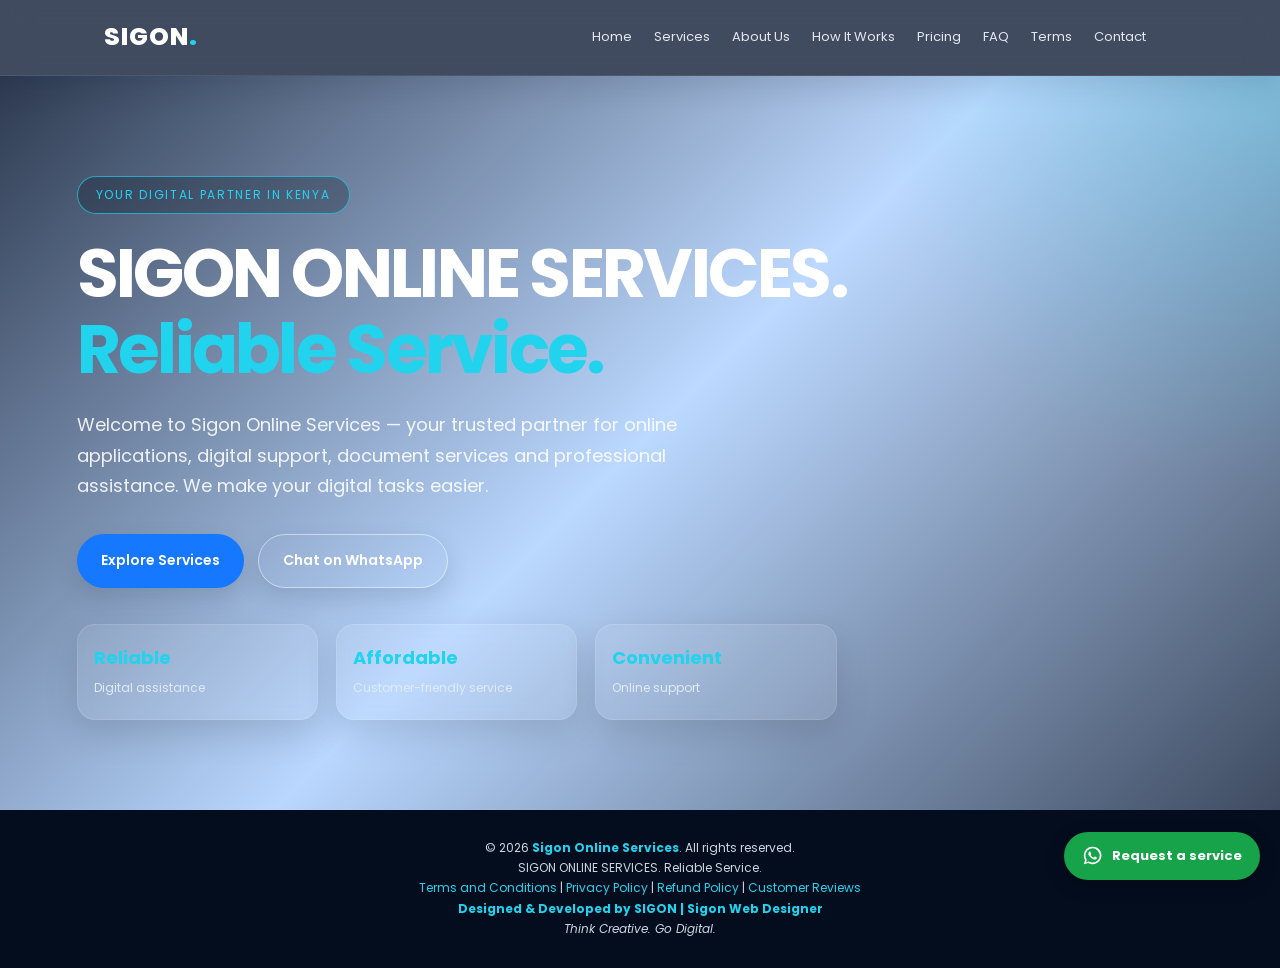
==== commit 39460d13: "push the tasks AND  RECENT CHANGES" ====
--- a/index.html
+++ b/index.html
@@ -4,7 +4,7 @@
     <meta charset="UTF-8">
     <meta name="viewport" content="width=device-width, initial-scale=1.0">
 
-    <title>Sigon Online Services | Smart Solutions</title>
+    <title>SIGON ONLINE SERVICES</title>
     <meta name="description" content="Sigon Online Services offers reliable online applications, career support, document services, health and social service registrations, digital accounts, design and business support in Kenya.">
     <meta name="theme-color" content="#07152f">
     <meta name="mobile-web-app-capable" content="yes">
@@ -19,64 +19,37 @@
     <link rel="preconnect" href="https://fonts.gstatic.com" crossorigin>
     <link href="https://fonts.googleapis.com/css2?family=Poppins:wght@300;400;500;600;700;800&display=swap" rel="stylesheet">
 
-    <script>
-        window.sigonIntroStart = performance.now();
-        document.documentElement.classList.add('intro-enabled');
-    </script>
     <link rel="stylesheet" href="style.css">
 </head>
 
 <body>
 
-<div class="welcome-intro" id="welcomeIntro"
-     role="dialog" aria-modal="true" aria-labelledby="introTitle"
-     aria-describedby="introSubtitle">
-    <div class="intro-grid" aria-hidden="true"></div>
-    <div class="intro-beam intro-beam-one" aria-hidden="true"></div>
-    <div class="intro-beam intro-beam-two" aria-hidden="true"></div>
-    <div class="intro-particles" aria-hidden="true">
-        <span></span><span></span><span></span><span></span>
-        <span></span><span></span><span></span><span></span>
-        <span></span><span></span><span></span><span></span>
-    </div>
-
-    <div class="intro-content">
-        <div class="intro-orbit" aria-hidden="true"></div>
-        <div class="intro-logo" aria-label="SIGON">SIGON<span>.</span></div>
-        <h1 class="intro-title" id="introTitle">WELCOME TO SIGON ONLINE SERVICES</h1>
-        <p class="intro-subtitle" id="introSubtitle">Smart Solutions. Reliable Service.</p>
-    </div>
-
-    <div class="intro-loader">
-        <p>Initializing your experience...</p>
-        <div class="intro-progress" id="introProgress" role="progressbar"
-             aria-label="Loading welcome screen" aria-valuemin="0"
-             aria-valuemax="100" aria-valuenow="0">
-            <span id="introProgressFill"></span>
-        </div>
-        <span class="intro-percent" id="introPercent" aria-hidden="true">0%</span>
-    </div>
-</div>
-
 <header>
     <div class="navbar">
-        <a class="logo" href="#home">SIGON<span>.</span></a>
+        <a class="logo" href="index.html">SIGON<span>.</span></a>
 
         <button class="menu-btn" id="menuBtn"
                 aria-label="Toggle navigation"
                 aria-expanded="false">☰</button>
 
-        <nav id="navMenu">
-            <a href="#home">Home</a>
-            <a href="#services">Services</a>
-            <a href="#about">About Us</a>
-            <a href="#contact">Contact</a>
-            <button type="button" class="install-app-button" id="installAppButton" hidden>
-                <svg viewBox="0 0 24 24" aria-hidden="true">
-                    <path d="M12 3a1 1 0 0 1 1 1v8.59l2.3-2.3a1 1 0 1 1 1.4 1.42l-4 4a1 1 0 0 1-1.4 0l-4-4a1 1 0 1 1 1.4-1.42l2.3 2.3V4a1 1 0 0 1 1-1ZM5 16a1 1 0 0 1 1 1v2h12v-2a1 1 0 1 1 2 0v3a1 1 0 0 1-1 1H5a1 1 0 0 1-1-1v-3a1 1 0 0 1 1-1Z"/>
-                </svg>
-                <span>Install Sigon App</span>
-            </button>
+        <nav id="navMenu" class="nav-links">
+            <a href="index.html" aria-current="page">Home</a>
+            <a href="services.html">Services</a>
+            <a href="about.html">About Us</a>
+            <a href="how-it-works.html">How It Works</a>
+            <a href="pricing.html">Pricing</a>
+            <a href="faq.html">FAQ</a>
+            <a href="terms.html">Terms</a>
+            <a href="contact.html">Contact</a>
+
+            <div class="nav-actions">
+                <button type="button" class="install-app-button" id="installAppButton" hidden>
+                    <svg viewBox="0 0 24 24" aria-hidden="true">
+                        <path d="M12 3a1 1 0 0 1 1 1v8.59l2.3-2.3a1 1 0 1 1 1.4 1.42l-4 4a1 1 0 0 1-1.4 0l-4-4a1 1 0 1 1 1.4-1.42l2.3 2.3V4a1 1 0 0 1 1-1ZM5 16a1 1 0 0 1 1 1v2h12v-2a1 1 0 1 1 2 0v3a1 1 0 0 1-1 1H5a1 1 0 0 1-1-1v-3a1 1 0 0 1 1-1Z"/>
+                    </svg>
+                    <span>Install Sigon App</span>
+                </button>
+            </div>
         </nav>
     </div>
 </header>
@@ -86,7 +59,7 @@
         <div class="hero-content">
             <span class="tag">YOUR DIGITAL PARTNER IN KENYA</span>
 
-            <h1>Smart Solutions.<br>
+            <h1>SIGON ONLINE SERVICES.<br>
                 <span>Reliable Service.</span></h1>
 
             <p>
@@ -96,7 +69,7 @@
             </p>
 
             <div class="buttons">
-                <a href="#services" class="btn btn-primary">Explore Services →</a>
+                <a href="services.html" class="btn btn-primary">Explore Services</a>
 
                 <a href="https://wa.me/254759240255"
                    target="_blank" rel="noopener noreferrer"
@@ -125,273 +98,15 @@
         </div>
     </section>
 
-    <section class="services" id="services">
-        <div class="section-head">
-            <h2>Our Services</h2>
-            <p>Explore our digital services and contact us for assistance
-               and a quotation.</p>
-        </div>
-
-        <div class="service-grid">
-
-            <article class="service-card">
-                <div class="service-icon">🖥️</div>
-                <h3>Online Applications</h3>
-                <p>Assistance with eCitizen, good conduct applications,
-                   passport applications and other online government services.</p>
-                <a href="#contact" data-service="Online Applications">Request Service →</a>
-            </article>
-
-            <article class="service-card">
-                <div class="service-icon">📄</div>
-                <h3>CV & Career Services</h3>
-                <p>CV writing, professional formatting, cover letters,
-                   job applications and document preparation.</p>
-                <a href="#contact" data-service="CV and Career Services">Request Service →</a>
-            </article>
-
-            <article class="service-card">
-                <div class="service-icon">⌨️</div>
-                <h3>Typing & Documents</h3>
-                <p>Typing, editing, PDF conversion, document formatting,
-                   scanning, printing and photocopying.</p>
-                <a href="#contact" data-service="Typing and Documents">Request Service →</a>
-            </article>
-
-            <article class="service-card">
-                <div class="service-icon">🎓</div>
-                <h3>Education Support</h3>
-                <p>Assistance with HELB, KUCCPS, university applications,
-                   bursaries, scholarships and online student forms.</p>
-                <a href="#contact" data-service="Education Support">Request Service →</a>
-            </article>
-
-            <article class="service-card">
-                <div class="service-icon">💼</div>
-                <h3>Business Services</h3>
-                <p>Business registration assistance, business plans,
-                   logos, business cards and digital branding.</p>
-                <a href="#contact" data-service="Business Services">Request Service →</a>
-            </article>
-
-            <article class="service-card">
-                <div class="service-icon">📊</div>
-                <h3>KRA & NTSA Support</h3>
-                <p>Assistance with KRA PIN and returns, TCC, and available
-                   NTSA online services.</p>
-                <a href="#contact" data-service="KRA and NTSA Support">Request Service →</a>
-            </article>
-
-            <article class="service-card">
-                <div class="service-icon">🩺</div>
-                <h3>Health & Social Services</h3>
-                <p>Guidance with SHA and NSSF registrations, account updates
-                   and other available online health and social service forms.</p>
-                <a href="#contact" data-service="Health and Social Services">Request Service →</a>
-            </article>
-
-            <article class="service-card">
-                <div class="service-icon">🔎</div>
-                <h3>Job Search & Applications</h3>
-                <p>Help preparing job applications, uploading documents,
-                   completing online forms and organizing your job search.</p>
-                <a href="#contact" data-service="Job Search and Applications">Request Service →</a>
-            </article>
-
-            <article class="service-card">
-                <div class="service-icon">✉️</div>
-                <h3>Email & Digital Accounts</h3>
-                <p>Help setting up email, recovering access through official
-                   account processes and learning essential online tools.</p>
-                <a href="#contact" data-service="Email and Digital Accounts">Request Service →</a>
-            </article>
-
-            <article class="service-card">
-                <div class="service-icon">📅</div>
-                <h3>Online Bookings</h3>
-                <p>Assistance with online appointment booking, event
-                   registration and other available reservation forms.</p>
-                <a href="#contact" data-service="Online Bookings">Request Service →</a>
-            </article>
-
-            <article class="service-card">
-                <div class="service-icon">🎨</div>
-                <h3>Graphic Design & Social Media</h3>
-                <p>Digital flyers, posters, invitations and social media
-                   graphics to help your business communicate clearly.</p>
-                <a href="#contact" data-service="Graphic Design and Social Media">Request Service →</a>
-            </article>
-
-            <article class="service-card">
-                <div class="service-icon">📋</div>
-                <h3>Research & Data Entry</h3>
-                <p>Document research, spreadsheet preparation, data entry
-                   and organized digital record keeping.</p>
-                <a href="#contact" data-service="Research and Data Entry">Request Service →</a>
-            </article>
-
-        </div>
-    </section>
-
-    <section class="founder-section" id="about" aria-labelledby="founderTitle">
-        <div class="founder-glow founder-glow-one" aria-hidden="true"></div>
-        <div class="founder-glow founder-glow-two" aria-hidden="true"></div>
-
-        <div class="founder-wrap">
-            <div class="founder-copy">
-                <span class="founder-eyebrow">FOUNDER &amp; CREATIVE DIRECTOR</span>
-                <h2 id="founderTitle">Meet the Founder</h2>
-                <h3>Ibrahim Alula Makokha</h3>
-                <p class="founder-quote">
-                    “Building digital solutions, empowering opportunities and
-                    connecting people through technology.”
-                </p>
-                <p class="founder-description">
-                    Sigon Online Services helps individuals, students and
-                    businesses handle everyday digital tasks with greater ease.
-                    We believe technology should make opportunities more
-                    accessible through friendly support, clear communication
-                    and dependable service.
-                </p>
-
-                <div class="founder-values" aria-label="What you can expect">
-                    <span>Friendly customer support</span>
-                    <span>Clear service quotations</span>
-                    <span>Professional digital assistance</span>
-                </div>
-
-                <div class="founder-actions">
-                    <a href="#contact" class="btn btn-primary">Get in Touch</a>
-                    <a href="https://www.facebook.com/Nur.backup"
-                       target="_blank" rel="noopener noreferrer"
-                       class="founder-facebook"
-                       aria-label="Visit Ibrahim Alula Makokha on Facebook">
-                        <svg viewBox="0 0 24 24" aria-hidden="true">
-                            <path d="M13.5 21v-8.2h2.8l.4-3.2h-3.2V7.5c0-.9.3-1.6 1.6-1.6h1.7V3.1c-.3 0-1.4-.1-2.6-.1-2.6 0-4.4 1.6-4.4 4.5v2.1H7v3.2h2.8V21h3.7Z"/>
-                        </svg>
-                        <span>Connect on Facebook</span>
-                    </a>
-                </div>
-            </div>
-
-            <figure class="founder-portrait">
-                <div class="founder-photo-frame">
-                    <img src="assets/ibrahim-alula-makokha.jpg"
-                         alt="Ibrahim Alula Makokha, Founder and Creative Director of Sigon Online Services"
-                         width="526" height="1130">
-                </div>
-                <figcaption>
-                    <span class="founder-caption-mark" aria-hidden="true">S</span>
-                    <span><strong>Ibrahim Alula Makokha</strong><small>Founder &amp; Creative Director</small></span>
-                </figcaption>
-            </figure>
-        </div>
-    </section>
-
-    <section class="contact" id="contact">
-        <div class="section-head">
-            <h2>Let's Work Together</h2>
-            <p>Tell us what you need. Your message will be prepared
-               for you to send directly through WhatsApp.</p>
-        </div>
-
-        <div class="contact-wrap">
-            <div class="contact-info">
-                <h3>Contact Sigon</h3>
-
-                <p>
-                    <svg class="whatsapp-icon whatsapp-contact-icon" viewBox="0 0 24 24" aria-hidden="true">
-                        <path d="M12.04 2a9.92 9.92 0 0 0-8.48 15.07L2 22l5.08-1.53A9.96 9.96 0 1 0 12.04 2Zm0 18.1a8.13 8.13 0 0 1-4.14-1.13l-.3-.18-3.02.91.93-2.94-.2-.31A8.14 8.14 0 1 1 12.04 20.1Zm4.47-6.1c-.24-.12-1.43-.71-1.65-.79-.22-.08-.38-.12-.54.12-.16.24-.62.79-.76.95-.14.16-.28.18-.52.06-.24-.12-1.01-.37-1.92-1.19-.71-.63-1.19-1.42-1.33-1.66-.14-.24-.02-.37.1-.49.11-.1.24-.28.36-.42.12-.14.16-.24.24-.4.08-.16.04-.3-.02-.42-.06-.12-.54-1.31-.74-1.79-.2-.47-.4-.4-.54-.4h-.46c-.16 0-.42.06-.64.3-.22.24-.84.82-.84 2s.86 2.32.98 2.48c.12.16 1.69 2.58 4.09 3.62.57.25 1.01.4 1.35.51.57.18 1.09.15 1.5.09.46-.07 1.43-.58 1.63-1.15.2-.57.2-1.06.14-1.16-.06-.1-.22-.16-.46-.28Z"/>
-                    </svg>
-                    <strong>WhatsApp:</strong><br>
-                    +254 759 240 255</p>
-
-                <p>🌍 <strong>Service area:</strong><br>
-                    Kenya and online customers</p>
-
-                <p>💻 <strong>Services:</strong><br>
-                    Digital assistance, documents, applications
-                    and business support</p>
-
-                <a href="https://wa.me/254759240255"
-                   target="_blank" rel="noopener noreferrer"
-                   class="btn btn-primary">
-                    <svg class="whatsapp-icon" viewBox="0 0 24 24" aria-hidden="true">
-                        <path d="M12.04 2a9.92 9.92 0 0 0-8.48 15.07L2 22l5.08-1.53A9.96 9.96 0 1 0 12.04 2Zm0 18.1a8.13 8.13 0 0 1-4.14-1.13l-.3-.18-3.02.91.93-2.94-.2-.31A8.14 8.14 0 1 1 12.04 20.1Zm4.47-6.1c-.24-.12-1.43-.71-1.65-.79-.22-.08-.38-.12-.54.12-.16.24-.62.79-.76.95-.14.16-.28.18-.52.06-.24-.12-1.01-.37-1.92-1.19-.71-.63-1.19-1.42-1.33-1.66-.14-.24-.02-.37.1-.49.11-.1.24-.28.36-.42.12-.14.16-.24.24-.4.08-.16.04-.3-.02-.42-.06-.12-.54-1.31-.74-1.79-.2-.47-.4-.4-.54-.4h-.46c-.16 0-.42.06-.64.3-.22.24-.84.82-.84 2s.86 2.32.98 2.48c.12.16 1.69 2.58 4.09 3.62.57.25 1.01.4 1.35.51.57.18 1.09.15 1.5.09.46-.07 1.43-.58 1.63-1.15.2-.57.2-1.06.14-1.16-.06-.1-.22-.16-.46-.28Z"/>
-                    </svg>
-                    Message Us
-                </a>
-
-                <a href="https://www.facebook.com/Nur.backup"
-                   target="_blank" rel="noopener noreferrer"
-                   class="btn facebook-link"
-                   aria-label="Visit Sigon on Facebook">
-                    <svg class="facebook-icon" viewBox="0 0 24 24" aria-hidden="true">
-                        <path d="M13.5 21v-8.2h2.8l.4-3.2h-3.2V7.5c0-.9.3-1.6 1.6-1.6h1.7V3.1c-.3 0-1.4-.1-2.6-.1-2.6 0-4.4 1.6-4.4 4.5v2.1H7v3.2h2.8V21h3.7Z"/>
-                    </svg>
-                    Visit Facebook Profile
-                </a>
-
-                <a href="https://www.instagram.com/n.u.r._ke/"
-                   target="_blank" rel="noopener noreferrer"
-                   class="btn instagram-link"
-                   aria-label="Visit Sigon on Instagram">
-                    <svg class="instagram-icon" viewBox="0 0 24 24" aria-hidden="true">
-                        <path d="M7.5 2h9A5.5 5.5 0 0 1 22 7.5v9a5.5 5.5 0 0 1-5.5 5.5h-9A5.5 5.5 0 0 1 2 16.5v-9A5.5 5.5 0 0 1 7.5 2Zm0 2A3.5 3.5 0 0 0 4 7.5v9A3.5 3.5 0 0 0 7.5 20h9a3.5 3.5 0 0 0 3.5-3.5v-9A3.5 3.5 0 0 0 16.5 4h-9ZM12 7a5 5 0 1 1 0 10 5 5 0 0 1 0-10Zm0 2a3 3 0 1 0 0 6 3 3 0 0 0 0-6Zm5.25-3.5a1.25 1.25 0 1 1 0 2.5 1.25 1.25 0 0 1 0-2.5Z"/>
-                    </svg>
-                    Visit Instagram Profile
-                </a>
-            </div>
-
-            <form class="contact-form" id="contactForm">
-                <h3>Request a Service</h3>
-
-                <input type="text" id="customerName"
-                       placeholder="Your full name" required>
-
-                <input type="tel" id="customerPhone"
-                       placeholder="Your phone number" required>
-
-                <select id="serviceChoice" required>
-                    <option value="">Select a service</option>
-                    <option>Online Applications</option>
-                    <option>CV and Career Services</option>
-                    <option>Typing and Documents</option>
-                    <option>Education Support</option>
-                    <option>Business Services</option>
-                    <option>KRA and NTSA Support</option>
-                    <option>Health and Social Services</option>
-                    <option>Job Search and Applications</option>
-                    <option>Email and Digital Accounts</option>
-                    <option>Online Bookings</option>
-                    <option>Graphic Design and Social Media</option>
-                    <option>Research and Data Entry</option>
-                    <option>Other Service</option>
-                </select>
-
-                <textarea id="customerMessage"
-                          placeholder="Describe the service you need..."
-                          required></textarea>
-
-                <button type="submit" class="btn btn-primary">
-                    Send Request on WhatsApp →
-                </button>
-
-                <p class="note">
-                    Submitting opens WhatsApp with your message.
-                    You can review it before sending. Never share passwords,
-                    PINs or one-time verification codes.
-                </p>
-            </form>
-        </div>
-    </section>
 </main>
 
 <footer>
     <p>© <span id="year"></span> <strong>Sigon Online Services</strong>.
        All rights reserved.</p>
-    <p>Smart Solutions. Reliable Service.</p>
-    <p>Designed by Sigon Web Designer.</p>
+    <p>SIGON ONLINE SERVICES. Reliable Service.</p>
+    <p><a href="terms.html">Terms and Conditions</a> | <a href="terms.html#privacy-policy">Privacy Policy</a> | <a href="terms.html#refund-policy">Refund Policy</a> | <a href="reviews.html">Customer Reviews</a></p>
+    <p><strong>Designed &amp; Developed by SIGON | Sigon Web Designer</strong></p>
+    <p><em>Think Creative. Go Digital.</em></p>
 </footer>
 
 <a class="whatsapp-float"
--- a/style.css
+++ b/style.css
@@ -16,7 +16,7 @@
 
         body {
             font-family: 'Poppins', sans-serif;
-            background: var(--white);
+            background: linear-gradient(180deg, #f7fbff 0%, #eef6ff 100%);
             color: var(--text);
             line-height: 1.7;
         }
@@ -311,12 +311,15 @@
         }
 
         header {
-            background: var(--navy);
+            background: rgba(7, 21, 47, 0.76);
+            backdrop-filter: blur(14px);
+            -webkit-backdrop-filter: blur(14px);
             color: white;
             position: sticky;
             top: 0;
             z-index: 1000;
-            box-shadow: 0 3px 15px #0002;
+            box-shadow: 0 10px 30px rgba(7, 21, 47, 0.12);
+            border-bottom: 1px solid rgba(255,255,255,0.08);
         }
 
         .navbar {
@@ -346,14 +349,28 @@
             gap: 22px;
         }
 
-        nav a {
+        .nav-links {
+            display: flex;
+            align-items: center;
+            gap: 22px;
+        }
+
+        .nav-links a {
             color: #e2e8f0;
             font-size: 13px;
             transition: .3s;
         }
 
-        nav a:hover {
+        .nav-links a:hover,
+        .nav-links a.active {
             color: var(--cyan);
+        }
+
+        .nav-actions {
+            display: flex;
+            align-items: center;
+            gap: 12px;
+            margin-left: 8px;
         }
 
         .install-app-button {
@@ -363,7 +380,7 @@
             gap: 8px;
             padding: 9px 14px;
             border: 1px solid #22d3ee80;
-            border-radius: 9px;
+            border-radius: 999px;
             background: linear-gradient(135deg, #1677ff, #1264d8);
             box-shadow: 0 5px 18px #1677ff33;
             color: #fff;
@@ -476,17 +493,29 @@
         }
 
         .hero {
-            min-height: 580px;
-            padding: 90px 6%;
+            min-height: 660px;
+            padding: 100px 6% 90px;
             display: flex;
             align-items: center;
             background:
-                radial-gradient(circle at 85% 25%, #1677ff55, transparent 30%),
-                linear-gradient(135deg, #07152f, #102c58 65%, #075985);
+                linear-gradient(135deg, rgba(7, 21, 47, 0.84), rgba(22, 119, 255, 0.25), rgba(7, 21, 47, 0.76)),
+                url('https://images.unsplash.com/photo-1500530855697-b586d89ba3ee?auto=format&fit=crop&w=1600&q=80') center/cover no-repeat;
             color: white;
+            position: relative;
+            overflow: hidden;
+        }
+
+        .hero::before {
+            content: "";
+            position: absolute;
+            inset: 0;
+            background: radial-gradient(circle at top right, rgba(34, 211, 238, 0.24), transparent 28%);
+            pointer-events: none;
         }
 
         .hero-content {
+            position: relative;
+            z-index: 1;
             max-width: 1200px;
             width: 100%;
             margin: auto;
@@ -494,19 +523,23 @@
 
         .tag {
             display: inline-block;
-            border: 1px solid #22d3ee88;
+            border: 1px solid rgba(34, 211, 238, 0.7);
+            background: rgba(8, 17, 30, 0.28);
             color: var(--cyan);
-            padding: 7px 15px;
-            border-radius: 30px;
+            padding: 8px 18px;
+            border-radius: 999px;
             font-size: 12px;
             margin-bottom: 22px;
+            letter-spacing: 0.14em;
+            text-transform: uppercase;
         }
 
         .hero h1 {
             max-width: 780px;
-            font-size: clamp(36px, 6vw, 65px);
-            line-height: 1.2;
+            font-size: clamp(38px, 6vw, 68px);
+            line-height: 1.12;
             margin-bottom: 22px;
+            letter-spacing: -0.04em;
         }
 
         .hero h1 span {
@@ -514,26 +547,30 @@
         }
 
         .hero p {
-            max-width: 650px;
-            color: #dbeafe;
-            font-size: 16px;
-            margin-bottom: 30px;
+            max-width: 680px;
+            color: rgba(255,255,255,0.88);
+            font-size: 18px;
+            margin-bottom: 32px;
         }
 
         .buttons {
             display: flex;
             gap: 14px;
             flex-wrap: wrap;
+            margin-bottom: 36px;
         }
 
         .btn {
-            display: inline-block;
-            padding: 13px 24px;
-            border-radius: 8px;
+            display: inline-flex;
+            align-items: center;
+            justify-content: center;
+            padding: 14px 24px;
+            border-radius: 999px;
             font-weight: 600;
             font-size: 14px;
             transition: .3s;
             cursor: pointer;
+            box-shadow: 0 10px 24px rgba(7, 21, 47, 0.12);
         }
 
         .whatsapp-icon {
@@ -615,85 +652,105 @@
 
         .stats {
             display: grid;
-            grid-template-columns: repeat(3, 1fr);
-            max-width: 750px;
-            margin-top: 55px;
-            gap: 20px;
+            grid-template-columns: repeat(3, minmax(0, 1fr));
+            max-width: 760px;
+            margin-top: 30px;
+            gap: 18px;
+        }
+
+        .stat {
+            background: rgba(255,255,255,0.08);
+            border: 1px solid rgba(255,255,255,0.12);
+            backdrop-filter: blur(8px);
+            border-radius: 18px;
+            padding: 18px 16px;
+            box-shadow: 0 14px 35px rgba(0,0,0,0.12);
         }
 
         .stat strong {
             display: block;
-            font-size: 20px;
+            font-size: 18px;
             color: var(--cyan);
         }
 
         .stat span {
             font-size: 12px;
-            color: #cbd5e1;
+            color: #dfeaf7;
         }
 
         section {
-            padding: 80px 6%;
+            padding: 90px 6%;
             scroll-margin-top: 75px;
         }
 
         .section-head {
             text-align: center;
-            max-width: 680px;
-            margin: 0 auto 40px;
+            max-width: 720px;
+            margin: 0 auto 42px;
         }
 
         .section-head h2 {
             color: var(--navy);
-            font-size: clamp(27px, 4vw, 38px);
-            margin-bottom: 10px;
+            font-size: clamp(28px, 4vw, 42px);
+            margin-bottom: 14px;
+            line-height: 1.15;
         }
 
         .section-head p {
-            font-size: 14px;
+            font-size: 15px;
             color: #64748b;
         }
 
         .services {
-            background: var(--light);
+            background: linear-gradient(180deg, #f6f9ff 0%, #eef6ff 100%);
         }
 
         .service-grid {
             display: grid;
             grid-template-columns: repeat(3, minmax(0, 1fr));
-            gap: 22px;
+            gap: 26px;
             max-width: 1200px;
             margin: auto;
         }
 
         .service-card {
-            background: white;
-            padding: 27px;
-            border-radius: 14px;
-            border: 1px solid #e2e8f0;
-            transition: .3s;
+            position: relative;
+            background: rgba(255,255,255,0.72);
+            backdrop-filter: blur(12px);
+            padding: 28px 24px 22px;
+            border-radius: 22px;
+            border: 1px solid rgba(22, 119, 255, 0.10);
+            box-shadow: 0 20px 45px rgba(15, 23, 42, 0.06);
+            transition: transform .35s ease, box-shadow .35s ease, border-color .35s ease;
         }
 
         .service-card:hover {
-            transform: translateY(-5px);
-            box-shadow: 0 12px 35px #0f172a12;
-            border-color: #93c5fd;
+            transform: translateY(-8px);
+            box-shadow: 0 24px 48px rgba(22, 119, 255, 0.14);
+            border-color: rgba(34, 211, 238, 0.38);
         }
 
         .service-icon {
-            font-size: 32px;
-            margin-bottom: 12px;
+            display: grid;
+            place-items: center;
+            width: 62px;
+            height: 62px;
+            border-radius: 18px;
+            margin-bottom: 18px;
+            background: linear-gradient(135deg, rgba(22,119,255,0.12), rgba(34,211,238,0.18));
+            font-size: 28px;
+            box-shadow: inset 0 0 18px rgba(34, 211, 238, 0.1);
         }
 
         .service-card h3 {
             color: var(--navy);
-            font-size: 17px;
+            font-size: 20px;
             margin-bottom: 10px;
         }
 
         .service-card p {
-            font-size: 13px;
-            color: #64748b;
+            font-size: 14px;
+            color: #4b5a70;
             margin-bottom: 18px;
         }
 
@@ -701,6 +758,81 @@
             color: var(--blue);
             font-weight: 600;
             font-size: 13px;
+        }
+
+        .service-pricing-note {
+            max-width: 1200px;
+            margin: 22px auto 0;
+            color: #64748b;
+            font-size: 12px;
+        }
+
+        .features,
+        .process {
+            background: #fff;
+        }
+
+        .feature-grid,
+        .process-grid {
+            display: grid;
+            grid-template-columns: repeat(3, minmax(0, 1fr));
+            gap: 24px;
+            max-width: 1180px;
+            margin: auto;
+        }
+
+        .feature-card,
+        .process-step {
+            background: linear-gradient(180deg, rgba(255,255,255,0.88), rgba(234,244,255,0.9));
+            border: 1px solid rgba(22, 119, 255, 0.08);
+            border-radius: 24px;
+            padding: 28px 22px;
+            box-shadow: 0 18px 35px rgba(7, 21, 47, 0.06);
+        }
+
+        .feature-icon {
+            display: inline-flex;
+            width: 58px;
+            height: 58px;
+            border-radius: 16px;
+            align-items: center;
+            justify-content: center;
+            margin-bottom: 18px;
+            background: linear-gradient(135deg, rgba(22,119,255,0.16), rgba(34,211,238,0.18));
+            font-size: 24px;
+        }
+
+        .feature-card h3,
+        .process-step h3 {
+            font-size: 22px;
+            color: var(--navy);
+            margin-bottom: 12px;
+        }
+
+        .feature-card p,
+        .process-step p {
+            color: #4b5a70;
+            font-size: 14px;
+        }
+
+        .process-step {
+            position: relative;
+            overflow: hidden;
+        }
+
+        .process-step span {
+            display: inline-flex;
+            align-items: center;
+            justify-content: center;
+            min-width: 48px;
+            height: 48px;
+            border-radius: 12px;
+            background: linear-gradient(135deg, var(--blue), var(--cyan));
+            color: #fff;
+            font-size: 14px;
+            font-weight: 700;
+            margin-bottom: 14px;
+            box-shadow: 0 12px 20px rgba(22,119,255,0.22);
         }
 
         .founder-section {
@@ -839,7 +971,7 @@
 
         .founder-portrait {
             position: relative;
-            width: min(100%, 390px);
+            width: min(100%, 310px);
             justify-self: end;
             transition: opacity .9s ease .12s, transform .9s cubic-bezier(.2, .7, .2, 1) .12s;
         }
@@ -849,7 +981,7 @@
             isolation: isolate;
             padding: 5px;
             border: 1px solid #46a5ff99;
-            border-radius: 30px;
+            border-radius: 50%;
             background: linear-gradient(145deg, #ffffff24, #1677ff25 45%, #22d3ee35);
             box-shadow: 0 24px 70px #0007, 0 0 28px #1677ff4d;
             animation: founder-float 6s ease-in-out infinite;
@@ -877,7 +1009,7 @@
             z-index: 1;
             inset: 5px;
             border: 1px solid #ffffff44;
-            border-radius: 25px;
+            border-radius: 50%;
             content: "";
             pointer-events: none;
         }
@@ -886,8 +1018,8 @@
             display: block;
             width: 100%;
             height: auto;
-            aspect-ratio: 4 / 5;
-            border-radius: 25px;
+            aspect-ratio: 1;
+            border-radius: 50%;
             object-fit: cover;
             object-position: center 18%;
             filter: brightness(1.05) contrast(1.04) saturate(1.06);
@@ -946,6 +1078,59 @@
             font-size: 10px;
         }
 
+        .developer-skills {
+            position: relative;
+            max-width: 1120px;
+            margin: 56px auto 0;
+        }
+
+        .developer-skills > h3 {
+            margin-bottom: 18px;
+            color: #fff;
+            font-size: 21px;
+        }
+
+        .developer-skills-grid {
+            display: grid;
+            grid-template-columns: repeat(3, minmax(0, 1fr));
+            gap: 12px;
+        }
+
+        .developer-skill {
+            display: flex;
+            min-height: 60px;
+            align-items: center;
+            gap: 12px;
+            padding: 12px 15px;
+            border: 1px solid rgba(143, 197, 255, 0.18);
+            border-radius: 12px;
+            background: linear-gradient(135deg, rgba(255,255,255,0.09), rgba(22,119,255,0.08));
+            box-shadow: inset 0 1px 0 rgba(255,255,255,0.08);
+            color: #e2e8f0;
+            font-size: 13px;
+            transition: transform .25s ease, border-color .25s ease, background .25s ease;
+        }
+
+        .developer-skill:hover {
+            transform: translateY(-3px);
+            border-color: rgba(34, 211, 238, 0.55);
+            background: linear-gradient(135deg, rgba(255,255,255,0.13), rgba(22,119,255,0.16));
+        }
+
+        .developer-skill span {
+            display: grid;
+            width: 34px;
+            height: 34px;
+            flex: 0 0 34px;
+            place-items: center;
+            border: 1px solid rgba(34, 211, 238, 0.3);
+            border-radius: 10px;
+            background: rgba(22, 119, 255, 0.2);
+            color: var(--cyan);
+            font-size: 12px;
+            font-weight: 700;
+        }
+
         .founder-section.reveal-pending .founder-copy {
             opacity: 0;
             transform: translate3d(-28px, 12px, 0);
@@ -983,6 +1168,188 @@
             .founder-facebook {
                 transition: none;
             }
+        }
+
+        .terms-intro-screen {
+            position: relative;
+            display: grid;
+            place-items: center;
+            height: 70vh;
+            min-height: 420px;
+            overflow: hidden;
+            background: var(--navy);
+            border-bottom: 1px solid rgba(255, 255, 255, 0.1);
+            transition: opacity 0.8s ease, transform 0.8s ease, visibility 0.8s ease;
+        }
+
+        .terms-intro-screen.is-hidden {
+            opacity: 0;
+            visibility: hidden;
+            transform: translateY(-18px);
+            pointer-events: none;
+        }
+
+        .terms-intro-video {
+            position: absolute;
+            inset: 0;
+            width: 100%;
+            height: 100%;
+            object-fit: cover;
+            filter: saturate(1.05) brightness(0.6) contrast(1.05);
+        }
+
+        .terms-intro-overlay {
+            position: absolute;
+            inset: 0;
+            background: linear-gradient(135deg, rgba(7, 21, 47, 0.82), rgba(22, 119, 255, 0.3), rgba(34, 211, 238, 0.2));
+        }
+
+        .terms-intro-content {
+            position: relative;
+            z-index: 1;
+            max-width: 820px;
+            padding: 20px clamp(20px, 4vw, 40px);
+            text-align: center;
+            color: white;
+            animation: welcome-rise 1s ease both;
+        }
+
+        .terms-kicker {
+            margin-bottom: 18px;
+            color: var(--cyan);
+            font-weight: 700;
+            letter-spacing: 0.25em;
+            font-size: 12px;
+        }
+
+        .terms-intro-content h1 {
+            margin: 0 0 16px;
+            font-size: clamp(34px, 5vw, 64px);
+            line-height: 1.08;
+            color: white;
+        }
+
+        .terms-intro-subtitle {
+            margin: 0 auto;
+            max-width: 620px;
+            color: rgba(255, 255, 255, 0.9);
+            font-size: clamp(14px, 2vw, 18px);
+        }
+
+        .back-button {
+            position: absolute;
+            top: 28px;
+            left: clamp(18px, 3vw, 36px);
+            z-index: 2;
+            display: inline-flex;
+            align-items: center;
+            gap: 8px;
+            padding: 11px 18px;
+            border: 1px solid rgba(255, 255, 255, 0.2);
+            border-radius: 50px;
+            background: rgba(7, 21, 47, 0.45);
+            backdrop-filter: blur(8px);
+            color: white;
+            font: inherit;
+            font-size: 14px;
+            font-weight: 600;
+            cursor: pointer;
+            transition: transform 0.2s ease, background 0.2s ease;
+        }
+
+        .back-button:hover {
+            transform: translateX(-2px);
+            background: rgba(7, 21, 47, 0.62);
+        }
+
+        .back-arrow {
+            font-size: 28px;
+            line-height: 1;
+            color: var(--cyan);
+        }
+
+        @keyframes welcome-rise {
+            0% {
+                opacity: 0;
+                transform: translateY(28px) scale(0.96);
+            }
+            100% {
+                opacity: 1;
+                transform: translateY(0) scale(1);
+            }
+        }
+
+        .terms-section {
+            background: #f8fbff;
+        }
+
+        .terms-shell {
+            max-width: 1100px;
+            margin: 0 auto;
+            background: white;
+            border: 1px solid #dfeaf7;
+            border-radius: 18px;
+            padding: clamp(22px, 4vw, 40px);
+            box-shadow: 0 18px 45px rgba(15, 23, 42, 0.05);
+        }
+
+        .terms-lead {
+            margin-bottom: 28px;
+            color: var(--navy);
+            font-size: 15px;
+        }
+
+        .terms-shell p,
+        .terms-shell li {
+            color: #334155;
+            font-size: 14px;
+            line-height: 1.75;
+        }
+
+        .terms-block {
+            margin-bottom: 28px;
+            padding-bottom: 18px;
+            border-bottom: 1px solid #e2e8f0;
+        }
+
+        .terms-block:last-of-type {
+            margin-bottom: 0;
+            border-bottom: none;
+            padding-bottom: 0;
+        }
+
+        .terms-block h3 {
+            margin-bottom: 12px;
+            color: var(--navy);
+            font-size: 20px;
+        }
+
+        .terms-shell ul {
+            margin: 12px 0 14px 20px;
+            padding-left: 20px;
+        }
+
+        .terms-shell li {
+            margin-bottom: 6px;
+        }
+
+        .terms-signoff {
+            margin-top: 20px;
+            padding-top: 14px;
+            border-top: 1px solid #e2e8f0;
+        }
+
+        .terms-signoff p {
+            margin: 0;
+        }
+
+        footer a {
+            color: var(--cyan);
+            text-decoration: none;
+        }
+
+        footer a:hover {
+            text-decoration: underline;
         }
 
         .contact {
@@ -1093,15 +1460,27 @@
                 top: 68px;
                 left: 0;
                 width: 100%;
-                background: var(--navy);
+                background: rgba(7, 21, 47, 0.96);
                 padding: 22px;
                 flex-direction: column;
                 align-items: flex-start;
                 gap: 18px;
+                border-top: 1px solid rgba(255,255,255,0.08);
+                box-shadow: 0 18px 30px rgba(7,21,47,0.24);
             }
 
             nav.open {
                 display: flex;
+            }
+
+            .nav-links,
+            .nav-actions {
+                width: 100%;
+                display: flex;
+                flex-direction: column;
+                align-items: flex-start;
+                gap: 12px;
+                margin-left: 0;
             }
 
             nav .install-app-button {
@@ -1111,7 +1490,9 @@
                 font-size: 14px;
             }
 
-            .service-grid {
+            .service-grid,
+            .feature-grid,
+            .process-grid {
                 grid-template-columns: repeat(2, minmax(0, 1fr));
             }
 
@@ -1127,6 +1508,10 @@
             .founder-portrait {
                 width: min(100%, 360px);
                 justify-self: center;
+            }
+
+            .developer-skills-grid {
+                grid-template-columns: repeat(2, minmax(0, 1fr));
             }
         }
 
@@ -1141,11 +1526,14 @@
                 font-size: 14px;
             }
 
-            .service-grid {
+            .service-grid,
+            .feature-grid,
+            .process-grid {
                 grid-template-columns: 1fr;
             }
 
             .stats {
+                grid-template-columns: 1fr;
                 gap: 10px;
             }
 
@@ -1166,7 +1554,1705 @@
                 gap: 14px;
             }
 
+            .developer-skills-grid {
+                grid-template-columns: 1fr;
+            }
+
             .install-help-content {
                 padding: 27px 23px;
             }
         }
+
+        .pricing-page {
+            background: #f3f7ff;
+        }
+
+        .pricing-hero {
+            min-height: 530px;
+            padding-top: 82px;
+            padding-bottom: 78px;
+            background-image:
+                linear-gradient(135deg, rgba(7, 21, 47, 0.9), rgba(22, 119, 255, 0.24), rgba(7, 21, 47, 0.86)),
+                url('https://images.unsplash.com/photo-1500530855697-b586d89ba3ee?auto=format&fit=crop&w=1600&q=80');
+        }
+
+        .pricing-hero h1 {
+            max-width: 900px;
+            margin-bottom: 12px;
+            font-size: clamp(42px, 6vw, 72px);
+        }
+
+        .pricing-hero .pricing-hero-subtitle {
+            margin-bottom: 14px;
+            color: var(--cyan);
+            font-size: clamp(19px, 2.5vw, 26px);
+            font-weight: 600;
+        }
+
+        .pricing-hero p:not(.pricing-hero-subtitle) {
+            max-width: 780px;
+            margin-bottom: 20px;
+            font-size: 15px;
+        }
+
+        .pricing-hero-notice {
+            max-width: 800px;
+            margin-bottom: 26px;
+            padding: 12px 16px;
+            border: 1px solid rgba(255,255,255,0.22);
+            border-radius: 10px;
+            background: rgba(5, 16, 36, 0.46);
+            color: #e9f4ff;
+            font-size: 12px;
+            backdrop-filter: blur(8px);
+        }
+
+        .pricing-home-button {
+            padding: 11px 20px;
+            font-size: 13px;
+        }
+
+        .pricing-catalog,
+        .pricing-faq {
+            background: linear-gradient(180deg, #f7faff 0%, #edf5ff 100%);
+        }
+
+        .pricing-section-head {
+            max-width: 1200px;
+            margin: 0 auto 30px;
+        }
+
+        .pricing-eyebrow {
+            display: inline-block;
+            margin-bottom: 8px;
+            color: var(--blue);
+            font-size: 11px;
+            font-weight: 700;
+            letter-spacing: .12em;
+        }
+
+        .pricing-section-head h2,
+        .pricing-contact h2 {
+            color: var(--navy);
+            font-size: clamp(27px, 4vw, 38px);
+            line-height: 1.2;
+        }
+
+        .pricing-section-head p {
+            margin-top: 9px;
+            color: #5c6e86;
+            font-size: 14px;
+        }
+
+        .pricing-tools {
+            display: grid;
+            gap: 18px;
+            max-width: 1200px;
+            margin: 0 auto 22px;
+        }
+
+        .pricing-search {
+            display: flex;
+            width: min(100%, 460px);
+            min-height: 50px;
+            align-items: center;
+            gap: 10px;
+            padding: 0 14px;
+            border: 1px solid #d5e2f1;
+            border-radius: 12px;
+            background: rgba(255,255,255,0.9);
+            box-shadow: 0 8px 24px rgba(7,21,47,0.04);
+        }
+
+        .pricing-search-icon {
+            color: #71839b;
+            font-size: 25px;
+            line-height: 1;
+        }
+
+        .pricing-search input {
+            width: 100%;
+            min-width: 0;
+            border: 0;
+            outline: 0;
+            background: transparent;
+            color: var(--navy);
+            font: inherit;
+            font-size: 14px;
+        }
+
+        .pricing-search:focus-within {
+            border-color: var(--blue);
+            box-shadow: 0 0 0 3px rgba(22,119,255,0.12);
+        }
+
+        .pricing-clear-search {
+            width: 30px;
+            height: 30px;
+            flex: 0 0 30px;
+            border: 0;
+            border-radius: 50%;
+            background: #eaf2fc;
+            color: var(--navy);
+            font-size: 21px;
+            line-height: 1;
+            cursor: pointer;
+        }
+
+        .pricing-filters {
+            display: flex;
+            flex-wrap: wrap;
+            gap: 9px;
+        }
+
+        .pricing-filter {
+            min-height: 40px;
+            padding: 8px 14px;
+            border: 1px solid #d7e3f0;
+            border-radius: 999px;
+            background: rgba(255,255,255,0.78);
+            color: #34445a;
+            font: inherit;
+            font-size: 12px;
+            font-weight: 500;
+            cursor: pointer;
+            transition: color .2s ease, background .2s ease, border-color .2s ease, transform .2s ease;
+        }
+
+        .pricing-filter:hover {
+            transform: translateY(-1px);
+            border-color: #9dc9ff;
+        }
+
+        .pricing-filter[aria-pressed="true"] {
+            border-color: var(--navy);
+            background: var(--navy);
+            color: #fff;
+        }
+
+        .pricing-results {
+            max-width: 1200px;
+            margin: 0 auto 14px;
+            color: #667991;
+            font-size: 12px;
+        }
+
+        .pricing-grid {
+            display: grid;
+            grid-template-columns: repeat(3, minmax(0, 1fr));
+            gap: 18px;
+            max-width: 1200px;
+            margin: 0 auto;
+        }
+
+        .pricing-card {
+            position: relative;
+            display: flex;
+            min-width: 0;
+            min-height: 310px;
+            flex-direction: column;
+            align-items: flex-start;
+            padding: 22px;
+            border: 1px solid rgba(89, 143, 201, 0.18);
+            border-radius: 16px;
+            background: linear-gradient(145deg, rgba(255,255,255,0.94), rgba(239,247,255,0.78));
+            box-shadow: 0 14px 34px rgba(7,21,47,0.07);
+            backdrop-filter: blur(12px);
+            transition: transform .25s ease, box-shadow .25s ease, border-color .25s ease;
+        }
+
+        .pricing-price-badge,
+        .service-price-badge {
+            display: inline-flex;
+            max-width: 64%;
+            min-height: 30px;
+            align-items: center;
+            justify-content: center;
+            padding: 6px 10px;
+            border: 1px solid rgba(255,255,255,0.48);
+            border-radius: 999px;
+            background: linear-gradient(120deg, #1677ff, #22d3ee);
+            box-shadow: 0 7px 18px rgba(22,119,255,0.22), inset 0 1px 0 rgba(255,255,255,0.35);
+            color: #06132b;
+            font-size: 11px;
+            font-weight: 700;
+            line-height: 1.25;
+            text-align: center;
+        }
+
+        .pricing-price-badge {
+            position: absolute;
+            top: 18px;
+            right: 18px;
+        }
+
+        .service-price-badge {
+            position: absolute;
+            top: 18px;
+            right: 16px;
+            z-index: 1;
+            font-size: 10px;
+        }
+
+        .pricing-card:hover {
+            transform: translateY(-5px);
+            border-color: rgba(34, 211, 238, 0.55);
+            box-shadow: 0 20px 44px rgba(7,21,47,0.13);
+        }
+
+        .pricing-card-icon {
+            display: grid;
+            width: 48px;
+            height: 48px;
+            margin-bottom: 16px;
+            place-items: center;
+            border: 1px solid rgba(34,211,238,0.34);
+            border-radius: 13px;
+            background: linear-gradient(135deg, rgba(22,119,255,0.12), rgba(34,211,238,0.18));
+            color: var(--blue);
+        }
+
+        .pricing-card-icon svg {
+            width: 25px;
+            height: 25px;
+            fill: none;
+            stroke: currentColor;
+            stroke-linecap: round;
+            stroke-linejoin: round;
+            stroke-width: 1.6;
+        }
+
+        .pricing-card-category {
+            margin-bottom: 6px;
+            color: #1677ff;
+            font-size: 10px;
+            font-weight: 700;
+            letter-spacing: .08em;
+            text-transform: uppercase;
+        }
+
+        .pricing-card h3 {
+            margin-bottom: 8px;
+            color: var(--navy);
+            font-size: 17px;
+            line-height: 1.35;
+        }
+
+        .pricing-card-description {
+            color: #5b6b80;
+            font-size: 12px;
+            line-height: 1.65;
+        }
+
+        .pricing-card-price {
+            display: grid;
+            gap: 1px;
+            width: 100%;
+            margin: 18px 0 14px;
+            padding-top: 12px;
+            border-top: 1px solid #e1eaf4;
+        }
+
+        .pricing-card-price span {
+            color: #718198;
+            font-size: 10px;
+        }
+
+        .pricing-card-price strong {
+            color: var(--navy);
+            font-size: 17px;
+        }
+
+        .pricing-request-button {
+            display: inline-flex;
+            width: 100%;
+            min-height: 44px;
+            align-items: center;
+            justify-content: center;
+            margin-top: auto;
+            padding: 10px 12px;
+            border: 1px solid var(--blue);
+            border-radius: 9px;
+            background: var(--blue);
+            color: #fff;
+            font-size: 12px;
+            font-weight: 600;
+            transition: background .2s ease, transform .2s ease, box-shadow .2s ease;
+        }
+
+        .pricing-request-button:hover {
+            transform: translateY(-1px);
+            background: #075fd2;
+            box-shadow: 0 8px 18px rgba(22,119,255,0.24);
+        }
+
+        .pricing-empty-state {
+            grid-column: 1 / -1;
+            padding: 32px 10px;
+            color: #52657d;
+            text-align: center;
+        }
+
+        .pricing-fees-note {
+            display: flex;
+            max-width: 1200px;
+            align-items: flex-start;
+            gap: 13px;
+            margin: 28px auto 0;
+            padding: 18px;
+            border: 1px solid #b9d8f6;
+            border-radius: 12px;
+            background: rgba(232,244,255,0.78);
+        }
+
+        .pricing-note-icon {
+            display: grid;
+            width: 27px;
+            height: 27px;
+            flex: 0 0 27px;
+            place-items: center;
+            border-radius: 50%;
+            background: var(--blue);
+            color: #fff;
+            font-size: 14px;
+            font-weight: 700;
+        }
+
+        .pricing-fees-note p {
+            color: #3c526d;
+            font-size: 12px;
+        }
+
+        .pricing-fees-note strong {
+            color: var(--navy);
+        }
+
+        .pricing-faq {
+            background: #fff;
+        }
+
+        .pricing-faq-list {
+            display: grid;
+            max-width: 920px;
+            gap: 10px;
+            margin: auto;
+        }
+
+        .pricing-faq-item {
+            border: 1px solid #e0e9f3;
+            border-radius: 10px;
+            background: #fbfdff;
+            transition: border-color .2s ease, box-shadow .2s ease;
+        }
+
+        .pricing-faq-item[open] {
+            border-color: #a9d8f7;
+            box-shadow: 0 9px 24px rgba(7,21,47,0.05);
+        }
+
+        .pricing-faq-item summary {
+            position: relative;
+            padding: 16px 48px 16px 18px;
+            color: var(--navy);
+            font-size: 14px;
+            font-weight: 600;
+            cursor: pointer;
+            list-style: none;
+        }
+
+        .pricing-faq-item summary::-webkit-details-marker {
+            display: none;
+        }
+
+        .pricing-faq-item summary::after {
+            position: absolute;
+            top: 50%;
+            right: 18px;
+            color: var(--blue);
+            content: "+";
+            font-size: 22px;
+            transform: translateY(-50%);
+        }
+
+        .pricing-faq-item[open] summary::after {
+            content: "−";
+        }
+
+        .pricing-faq-item p {
+            padding: 0 18px 17px;
+            color: #5b6b80;
+            font-size: 13px;
+        }
+
+        .pricing-contact {
+            padding: 58px 6%;
+            background: linear-gradient(120deg, #06132b, #0b2b50 65%, #07152f);
+            color: #fff;
+        }
+
+        .pricing-contact-inner {
+            display: flex;
+            max-width: 1120px;
+            align-items: center;
+            justify-content: space-between;
+            gap: 32px;
+            margin: auto;
+        }
+
+        .pricing-contact .pricing-eyebrow {
+            color: var(--cyan);
+        }
+
+        .pricing-contact h2 {
+            color: #fff;
+        }
+
+        .pricing-contact p {
+            max-width: 680px;
+            margin-top: 10px;
+            color: #c7d7e9;
+            font-size: 14px;
+        }
+
+        .pricing-contact-button {
+            flex: 0 0 auto;
+            border-radius: 9px;
+            white-space: normal;
+            text-align: center;
+        }
+
+        .pricing-page .install-help-dialog h2 {
+            color: #fff;
+        }
+
+        .visually-hidden {
+            position: absolute;
+            width: 1px;
+            height: 1px;
+            overflow: hidden;
+            clip: rect(0, 0, 0, 0);
+            white-space: nowrap;
+            clip-path: inset(50%);
+        }
+
+        @media (max-width: 850px) {
+            .pricing-grid {
+                grid-template-columns: repeat(2, minmax(0, 1fr));
+            }
+
+            .pricing-contact-inner {
+                align-items: flex-start;
+                flex-direction: column;
+            }
+        }
+
+        @media (max-width: 540px) {
+            .pricing-hero {
+                min-height: auto;
+                padding: 64px 5% 52px;
+            }
+
+            .pricing-hero h1 {
+                font-size: clamp(38px, 11vw, 50px);
+            }
+
+            .pricing-grid {
+                grid-template-columns: 1fr;
+            }
+
+            .pricing-card {
+                min-height: 285px;
+                padding-top: 60px;
+            }
+
+            .service-price-badge {
+                top: 13px;
+                right: 12px;
+                max-width: 65%;
+                font-size: 9px;
+            }
+
+            .pricing-filters {
+                gap: 7px;
+            }
+
+            .pricing-filter {
+                padding-inline: 11px;
+                font-size: 11px;
+            }
+
+            .pricing-contact {
+                padding: 48px 5%;
+            }
+
+            .pricing-contact-button {
+                width: 100%;
+            }
+        }
+
+        .how-page {
+            background: #f3f7ff;
+        }
+
+        .how-hero {
+            min-height: 430px;
+            padding-top: 74px;
+            padding-bottom: 70px;
+            background-image:
+                linear-gradient(135deg, rgba(7, 21, 47, 0.9), rgba(22, 119, 255, 0.22), rgba(7, 21, 47, 0.86)),
+                url('https://images.unsplash.com/photo-1500530855697-b586d89ba3ee?auto=format&fit=crop&w=1600&q=80');
+        }
+
+        .how-hero h1 {
+            margin-bottom: 12px;
+            font-size: clamp(42px, 6vw, 70px);
+        }
+
+        .how-hero .how-hero-subtitle {
+            max-width: 760px;
+            margin-bottom: 25px;
+            color: #e8f7ff;
+            font-size: clamp(17px, 2.4vw, 23px);
+            font-weight: 500;
+        }
+
+        .how-hero-button {
+            padding: 12px 20px;
+            font-size: 13px;
+        }
+
+        .how-process {
+            background:
+                radial-gradient(ellipse at 8% 12%, rgba(34,211,238,0.12), transparent 28%),
+                linear-gradient(180deg, #f8fbff 0%, #edf5ff 100%);
+        }
+
+        .how-section-head {
+            max-width: 760px;
+            margin: 0 auto 42px;
+            text-align: center;
+        }
+
+        .how-eyebrow {
+            display: inline-block;
+            margin-bottom: 9px;
+            color: var(--blue);
+            font-size: 11px;
+            font-weight: 700;
+            letter-spacing: .12em;
+        }
+
+        .how-section-head h2,
+        .how-contact h2 {
+            color: var(--navy);
+            font-size: clamp(27px, 4vw, 38px);
+            line-height: 1.2;
+        }
+
+        .how-section-head > p {
+            margin-top: 11px;
+            color: #63748b;
+            font-size: 14px;
+        }
+
+        .how-steps {
+            position: relative;
+            display: grid;
+            max-width: 930px;
+            gap: 20px;
+            margin: auto;
+            padding: 6px 0;
+            list-style: none;
+        }
+
+        .how-steps::before {
+            position: absolute;
+            top: 38px;
+            bottom: 38px;
+            left: 30px;
+            width: 2px;
+            background: linear-gradient(180deg, var(--cyan), #1677ff 55%, rgba(22,119,255,0.16));
+            content: "";
+        }
+
+        .how-step {
+            position: relative;
+            display: grid;
+            grid-template-columns: 62px minmax(0, 1fr);
+            align-items: center;
+            gap: 19px;
+        }
+
+        .how-step-marker {
+            position: relative;
+            z-index: 1;
+            display: grid;
+            width: 62px;
+            height: 62px;
+            place-items: center;
+            border: 3px solid #f4f9ff;
+            border-radius: 50%;
+            background: linear-gradient(145deg, #1677ff, #0b427d 75%);
+            box-shadow: 0 8px 22px rgba(7,21,47,0.2), 0 0 0 1px rgba(34,211,238,0.34);
+            color: #fff;
+        }
+
+        .how-step-marker svg {
+            width: 25px;
+            height: 25px;
+            fill: none;
+            stroke: currentColor;
+            stroke-linecap: round;
+            stroke-linejoin: round;
+            stroke-width: 1.7;
+        }
+
+        .how-step-marker span {
+            position: absolute;
+            right: -7px;
+            bottom: -5px;
+            display: grid;
+            width: 23px;
+            height: 23px;
+            place-items: center;
+            border: 2px solid #f3f8ff;
+            border-radius: 50%;
+            background: var(--cyan);
+            color: var(--navy);
+            font-size: 9px;
+            font-weight: 800;
+        }
+
+        .how-step-card {
+            padding: 21px 24px;
+            border: 1px solid rgba(111,157,204,0.22);
+            border-radius: 14px;
+            background: linear-gradient(135deg, rgba(255,255,255,0.86), rgba(238,247,255,0.74));
+            box-shadow: 0 12px 32px rgba(7,21,47,0.07), inset 0 1px 0 rgba(255,255,255,0.9);
+            backdrop-filter: blur(12px);
+            animation: how-step-reveal .65s cubic-bezier(.2,.7,.2,1) both;
+            transition: transform .25s ease, box-shadow .25s ease, border-color .25s ease;
+        }
+
+        .how-step-card:hover {
+            transform: translateX(4px);
+            border-color: rgba(34,211,238,0.55);
+            box-shadow: 0 17px 38px rgba(7,21,47,0.11), inset 0 1px 0 rgba(255,255,255,0.95);
+        }
+
+        .how-step:nth-child(2) .how-step-card { animation-delay: .08s; }
+        .how-step:nth-child(3) .how-step-card { animation-delay: .16s; }
+        .how-step:nth-child(4) .how-step-card { animation-delay: .24s; }
+        .how-step:nth-child(5) .how-step-card { animation-delay: .32s; }
+        .how-step:nth-child(6) .how-step-card { animation-delay: .4s; }
+
+        .how-step-label {
+            margin-bottom: 4px;
+            color: var(--blue);
+            font-size: 10px;
+            font-weight: 700;
+            letter-spacing: .12em;
+        }
+
+        .how-step-card h3 {
+            margin-bottom: 6px;
+            color: var(--navy);
+            font-size: 19px;
+        }
+
+        .how-step-card > p:not(.how-step-label) {
+            color: #566a82;
+            font-size: 13px;
+        }
+
+        .how-step-card a {
+            display: inline-flex;
+            align-items: center;
+            gap: 7px;
+            margin-top: 10px;
+            color: #075fd2;
+            font-size: 12px;
+            font-weight: 700;
+        }
+
+        .how-step-card a span {
+            transition: transform .2s ease;
+        }
+
+        .how-step-card a:hover span {
+            transform: translateX(3px);
+        }
+
+        .how-contact {
+            padding: 60px 6%;
+            background: linear-gradient(120deg, #06132b, #0b2b50 65%, #07152f);
+            color: #fff;
+        }
+
+        .how-contact-inner {
+            display: flex;
+            max-width: 1100px;
+            align-items: center;
+            justify-content: space-between;
+            gap: 30px;
+            margin: auto;
+        }
+
+        .how-contact .how-eyebrow {
+            color: var(--cyan);
+        }
+
+        .how-contact h2 {
+            color: #fff;
+        }
+
+        .how-contact p {
+            max-width: 640px;
+            margin-top: 9px;
+            color: #c6d6e8;
+            font-size: 14px;
+        }
+
+        .how-contact-actions {
+            display: flex;
+            flex-wrap: wrap;
+            gap: 11px;
+        }
+
+        .how-contact-actions .btn {
+            border-radius: 9px;
+            font-size: 12px;
+        }
+
+        @keyframes how-step-reveal {
+            from { opacity: 0; transform: translateY(12px); }
+            to { opacity: 1; transform: translateY(0); }
+        }
+
+        @media (max-width: 700px) {
+            .how-contact-inner {
+                align-items: flex-start;
+                flex-direction: column;
+            }
+        }
+
+        @media (max-width: 540px) {
+            .how-hero {
+                min-height: auto;
+                padding: 64px 5% 56px;
+            }
+
+            .how-process {
+                padding: 58px 5%;
+            }
+
+            .how-section-head {
+                margin-bottom: 30px;
+                text-align: left;
+            }
+
+            .how-steps {
+                gap: 15px;
+            }
+
+            .how-steps::before {
+                top: 30px;
+                bottom: 30px;
+                left: 23px;
+            }
+
+            .how-step {
+                grid-template-columns: 48px minmax(0, 1fr);
+                gap: 12px;
+            }
+
+            .how-step-marker {
+                width: 48px;
+                height: 48px;
+            }
+
+            .how-step-marker svg {
+                width: 21px;
+                height: 21px;
+            }
+
+            .how-step-marker span {
+                right: -6px;
+                bottom: -5px;
+                width: 20px;
+                height: 20px;
+                font-size: 8px;
+            }
+
+            .how-step-card {
+                padding: 17px 16px;
+            }
+
+            .how-step-card h3 {
+                font-size: 17px;
+            }
+
+            .how-contact {
+                padding: 48px 5%;
+            }
+
+            .how-contact-actions {
+                width: 100%;
+            }
+
+            .how-contact-actions .btn {
+                flex: 1 1 140px;
+            }
+        }
+
+        @media (prefers-reduced-motion: reduce) {
+            .how-step-card {
+                animation: none;
+                transition: none;
+            }
+        }
+
+        .faq-page {
+            background: #f3f7ff;
+        }
+
+        .faq-hero {
+            min-height: 390px;
+            padding-top: 72px;
+            padding-bottom: 66px;
+            background-image:
+                linear-gradient(135deg, rgba(7, 21, 47, 0.9), rgba(22, 119, 255, 0.22), rgba(7, 21, 47, 0.87)),
+                url('https://images.unsplash.com/photo-1500530855697-b586d89ba3ee?auto=format&fit=crop&w=1600&q=80');
+        }
+
+        .faq-hero h1 {
+            max-width: 930px;
+            margin-bottom: 12px;
+            font-size: clamp(36px, 5.5vw, 64px);
+        }
+
+        .faq-hero .faq-hero-subtitle {
+            margin-bottom: 0;
+            color: #e7f7ff;
+            font-size: clamp(16px, 2.2vw, 22px);
+        }
+
+        .faq-content {
+            min-height: 520px;
+            padding-top: 72px;
+            background:
+                radial-gradient(ellipse at 92% 10%, rgba(34,211,238,0.12), transparent 25%),
+                linear-gradient(180deg, #f8fbff 0%, #edf5ff 100%);
+        }
+
+        .faq-content-head {
+            display: flex;
+            max-width: 1060px;
+            align-items: flex-end;
+            justify-content: space-between;
+            gap: 25px;
+            margin: 0 auto 24px;
+        }
+
+        .faq-eyebrow {
+            display: inline-block;
+            margin-bottom: 8px;
+            color: var(--blue);
+            font-size: 11px;
+            font-weight: 700;
+            letter-spacing: .12em;
+        }
+
+        .faq-content-head h2,
+        .faq-contact h2 {
+            color: var(--navy);
+            font-size: clamp(27px, 4vw, 37px);
+            line-height: 1.2;
+        }
+
+        .faq-search {
+            display: flex;
+            width: min(100%, 370px);
+            min-height: 49px;
+            flex: 0 1 370px;
+            align-items: center;
+            gap: 10px;
+            padding: 0 13px;
+            border: 1px solid #d5e2f1;
+            border-radius: 12px;
+            background: rgba(255,255,255,0.9);
+            box-shadow: 0 8px 24px rgba(7,21,47,0.04);
+        }
+
+        .faq-search:focus-within {
+            border-color: var(--blue);
+            box-shadow: 0 0 0 3px rgba(22,119,255,0.12);
+        }
+
+        .faq-search-icon {
+            color: #71839b;
+            font-size: 25px;
+            line-height: 1;
+        }
+
+        .faq-search input {
+            width: 100%;
+            min-width: 0;
+            border: 0;
+            outline: 0;
+            background: transparent;
+            color: var(--navy);
+            font: inherit;
+            font-size: 13px;
+        }
+
+        .faq-search button {
+            width: 30px;
+            height: 30px;
+            flex: 0 0 30px;
+            border: 0;
+            border-radius: 50%;
+            background: #eaf2fc;
+            color: var(--navy);
+            font-size: 21px;
+            line-height: 1;
+            cursor: pointer;
+        }
+
+        .faq-search button[hidden] {
+            display: none;
+        }
+
+        .faq-filters {
+            display: flex;
+            max-width: 1060px;
+            flex-wrap: wrap;
+            gap: 8px;
+            margin: 0 auto 18px;
+        }
+
+        .faq-filter {
+            min-height: 39px;
+            padding: 8px 13px;
+            border: 1px solid #d7e3f0;
+            border-radius: 999px;
+            background: rgba(255,255,255,0.82);
+            color: #34445a;
+            font: inherit;
+            font-size: 11px;
+            font-weight: 500;
+            cursor: pointer;
+            transition: transform .2s ease, color .2s ease, background .2s ease, border-color .2s ease;
+        }
+
+        .faq-filter:hover {
+            transform: translateY(-1px);
+            border-color: #9dc9ff;
+        }
+
+        .faq-filter[aria-pressed="true"] {
+            border-color: var(--navy);
+            background: var(--navy);
+            color: #fff;
+        }
+
+        .faq-results {
+            max-width: 1060px;
+            margin: 0 auto 10px;
+            color: #6a7c92;
+            font-size: 11px;
+        }
+
+        .faq-list {
+            display: grid;
+            max-width: 1060px;
+            gap: 10px;
+            margin: auto;
+        }
+
+        .faq-item {
+            display: grid;
+            grid-template-columns: 43px minmax(0, 1fr);
+            align-items: start;
+            gap: 14px;
+            padding: 16px 18px;
+            border: 1px solid rgba(100,148,194,0.2);
+            border-radius: 13px;
+            background: linear-gradient(135deg, rgba(255,255,255,0.91), rgba(240,248,255,0.76));
+            box-shadow: 0 9px 24px rgba(7,21,47,0.05), inset 0 1px 0 rgba(255,255,255,0.85);
+            backdrop-filter: blur(10px);
+            transition: transform .22s ease, border-color .22s ease, box-shadow .22s ease;
+        }
+
+        .faq-item[data-open="true"] {
+            border-color: rgba(34,211,238,0.55);
+            box-shadow: 0 13px 30px rgba(7,21,47,0.08), inset 0 1px 0 rgba(255,255,255,0.92);
+        }
+
+        .faq-item-icon {
+            display: grid;
+            width: 40px;
+            height: 40px;
+            place-items: center;
+            border: 1px solid rgba(34,211,238,0.34);
+            border-radius: 12px;
+            background: linear-gradient(135deg, rgba(22,119,255,0.12), rgba(34,211,238,0.18));
+            color: var(--blue);
+        }
+
+        .faq-item-icon svg {
+            width: 22px;
+            height: 22px;
+            fill: none;
+            stroke: currentColor;
+            stroke-linecap: round;
+            stroke-linejoin: round;
+            stroke-width: 1.6;
+        }
+
+        .faq-item-content {
+            min-width: 0;
+        }
+
+        .faq-category-label {
+            display: inline-block;
+            margin-bottom: 3px;
+            color: #1677ff;
+            font-size: 9px;
+            font-weight: 700;
+            letter-spacing: .09em;
+            text-transform: uppercase;
+        }
+
+        .faq-question {
+            display: flex;
+            width: 100%;
+            min-height: 34px;
+            align-items: center;
+            justify-content: space-between;
+            gap: 15px;
+            border: 0;
+            background: transparent;
+            color: var(--navy);
+            font: inherit;
+            font-size: 14px;
+            font-weight: 600;
+            line-height: 1.45;
+            text-align: left;
+            cursor: pointer;
+        }
+
+        .faq-question:focus-visible,
+        .faq-filter:focus-visible,
+        .faq-search button:focus-visible {
+            outline: 3px solid var(--cyan);
+            outline-offset: 3px;
+        }
+
+        .faq-chevron {
+            display: grid;
+            width: 28px;
+            height: 28px;
+            flex: 0 0 28px;
+            place-items: center;
+            border-radius: 50%;
+            background: rgba(22,119,255,0.09);
+            color: var(--blue);
+            font-size: 20px;
+            line-height: 1;
+            transition: transform .25s ease, background .25s ease;
+        }
+
+        .faq-question[aria-expanded="true"] .faq-chevron {
+            transform: rotate(45deg);
+            background: rgba(34,211,238,0.2);
+        }
+
+        .faq-answer {
+            display: grid;
+            grid-template-rows: 0fr;
+            opacity: 0;
+            transition: grid-template-rows .32s ease, opacity .24s ease;
+        }
+
+        .faq-item[data-open="true"] .faq-answer {
+            grid-template-rows: 1fr;
+            opacity: 1;
+        }
+
+        .faq-answer-inner {
+            min-height: 0;
+            overflow: hidden;
+        }
+
+        .faq-answer p {
+            padding: 9px 34px 3px 0;
+            color: #586c83;
+            font-size: 12px;
+            line-height: 1.75;
+        }
+
+        .faq-empty-state {
+            grid-column: 1 / -1;
+            padding: 30px 12px;
+            color: #566a82;
+            text-align: center;
+        }
+
+        .faq-contact {
+            padding: 56px 6% 35px;
+            background: linear-gradient(120deg, #06132b, #0b2b50 65%, #07152f);
+            color: #fff;
+        }
+
+        .faq-contact-inner {
+            display: flex;
+            max-width: 1060px;
+            align-items: center;
+            justify-content: space-between;
+            gap: 28px;
+            margin: auto;
+        }
+
+        .faq-contact .faq-eyebrow {
+            color: var(--cyan);
+        }
+
+        .faq-contact h2 {
+            max-width: 700px;
+            color: #fff;
+        }
+
+        .faq-contact p {
+            margin-top: 9px;
+            color: #c6d6e8;
+            font-size: 13px;
+        }
+
+        .faq-whatsapp-button {
+            flex: 0 0 auto;
+            border-radius: 9px;
+            white-space: normal;
+            text-align: center;
+        }
+
+        .faq-related-links {
+            display: flex;
+            max-width: 1060px;
+            flex-wrap: wrap;
+            gap: 18px;
+            margin: 28px auto 0;
+            padding-top: 18px;
+            border-top: 1px solid rgba(255,255,255,0.14);
+        }
+
+        .faq-related-links a {
+            color: #b8d7f5;
+            font-size: 12px;
+            font-weight: 600;
+        }
+
+        .faq-related-links a:hover {
+            color: var(--cyan);
+        }
+
+        @media (max-width: 700px) {
+            .faq-content-head,
+            .faq-contact-inner {
+                align-items: flex-start;
+                flex-direction: column;
+            }
+
+            .faq-search {
+                width: 100%;
+                flex-basis: auto;
+            }
+        }
+
+        @media (max-width: 540px) {
+            .faq-hero {
+                min-height: auto;
+                padding: 60px 5% 52px;
+            }
+
+            .faq-hero h1 {
+                font-size: clamp(32px, 9.5vw, 43px);
+            }
+
+            .faq-content {
+                padding: 54px 5%;
+            }
+
+            .faq-filters {
+                gap: 7px;
+            }
+
+            .faq-filter {
+                padding-inline: 10px;
+                font-size: 10px;
+            }
+
+            .faq-item {
+                grid-template-columns: 34px minmax(0, 1fr);
+                gap: 10px;
+                padding: 14px 12px;
+            }
+
+            .faq-item-icon {
+                width: 34px;
+                height: 34px;
+                border-radius: 10px;
+            }
+
+            .faq-item-icon svg {
+                width: 19px;
+                height: 19px;
+            }
+
+            .faq-question {
+                font-size: 13px;
+            }
+
+            .faq-answer p {
+                padding-right: 4px;
+            }
+
+            .faq-contact {
+                padding: 48px 5% 28px;
+            }
+
+            .faq-whatsapp-button {
+                width: 100%;
+            }
+        }
+
+        @media (prefers-reduced-motion: reduce) {
+            .faq-answer,
+            .faq-chevron,
+            .faq-filter,
+            .faq-item {
+                transition: none;
+            }
+        }
+
+        .reviews-page {
+            background: #f3f7ff;
+        }
+
+        .reviews-hero {
+            min-height: 390px;
+            padding-top: 72px;
+            padding-bottom: 66px;
+            background-image:
+                linear-gradient(135deg, rgba(7, 21, 47, 0.9), rgba(22, 119, 255, 0.22), rgba(7, 21, 47, 0.87)),
+                url('https://images.unsplash.com/photo-1500530855697-b586d89ba3ee?auto=format&fit=crop&w=1600&q=80');
+        }
+
+        .reviews-hero h1 {
+            max-width: 930px;
+            margin-bottom: 12px;
+            font-size: clamp(36px, 5.5vw, 64px);
+        }
+
+        .reviews-hero .reviews-hero-subtitle {
+            max-width: 780px;
+            margin-bottom: 0;
+            color: #e7f7ff;
+            font-size: clamp(16px, 2.2vw, 22px);
+        }
+
+        .reviews-list-section {
+            min-height: 390px;
+            background:
+                radial-gradient(ellipse at 92% 10%, rgba(34,211,238,0.12), transparent 25%),
+                linear-gradient(180deg, #f8fbff 0%, #edf5ff 100%);
+        }
+
+        .reviews-section-head,
+        .reviews-section-head > div {
+            max-width: 1060px;
+            margin: 0 auto 24px;
+        }
+
+        .reviews-eyebrow {
+            display: inline-block;
+            margin-bottom: 8px;
+            color: var(--blue);
+            font-size: 11px;
+            font-weight: 700;
+            letter-spacing: .12em;
+        }
+
+        .reviews-section-head h2,
+        .review-form-intro h2 {
+            color: var(--navy);
+            font-size: clamp(27px, 4vw, 37px);
+            line-height: 1.2;
+        }
+
+        .reviews-empty-state {
+            display: grid;
+            max-width: 1060px;
+            min-height: 245px;
+            align-content: center;
+            justify-items: center;
+            margin: auto;
+            padding: 32px 22px;
+            border: 1px solid rgba(100,148,194,0.22);
+            border-radius: 16px;
+            background: linear-gradient(135deg, rgba(255,255,255,0.88), rgba(239,247,255,0.76));
+            box-shadow: 0 16px 38px rgba(7,21,47,0.07), inset 0 1px 0 rgba(255,255,255,0.9);
+            text-align: center;
+            backdrop-filter: blur(12px);
+        }
+
+        .reviews-empty-state[hidden] {
+            display: none;
+        }
+
+        .reviews-empty-stars {
+            display: grid;
+            width: 52px;
+            height: 52px;
+            margin-bottom: 13px;
+            place-items: center;
+            border: 1px solid rgba(34,211,238,0.3);
+            border-radius: 15px;
+            background: linear-gradient(135deg, rgba(22,119,255,0.1), rgba(34,211,238,0.18));
+            color: var(--blue);
+            font-size: 24px;
+        }
+
+        .reviews-empty-state h3 {
+            margin-bottom: 5px;
+            color: var(--navy);
+            font-size: 19px;
+        }
+
+        .reviews-empty-state p {
+            max-width: 560px;
+            color: #63748b;
+            font-size: 13px;
+        }
+
+        .approved-reviews {
+            display: grid;
+            max-width: 1060px;
+            grid-template-columns: repeat(2, minmax(0, 1fr));
+            gap: 16px;
+            margin: auto;
+        }
+
+        .review-card {
+            padding: 20px;
+            border: 1px solid rgba(100,148,194,0.22);
+            border-radius: 14px;
+            background: linear-gradient(135deg, rgba(255,255,255,0.92), rgba(239,247,255,0.77));
+            box-shadow: 0 13px 32px rgba(7,21,47,0.07);
+            animation: review-card-reveal .4s ease both;
+        }
+
+        .review-card-header {
+            display: flex;
+            align-items: flex-start;
+            justify-content: space-between;
+            gap: 12px;
+        }
+
+        .review-card h3 {
+            color: var(--navy);
+            font-size: 16px;
+        }
+
+        .review-service,
+        .review-date {
+            color: #718198;
+            font-size: 11px;
+        }
+
+        .review-date {
+            flex: 0 0 auto;
+        }
+
+        .review-card-stars {
+            display: flex;
+            gap: 2px;
+            margin: 12px 0 8px;
+            color: #cbd5e1;
+            font-size: 17px;
+        }
+
+        .review-card-stars .is-filled {
+            color: #e6a51a;
+        }
+
+        .review-feedback {
+            color: #50647b;
+            font-size: 13px;
+            line-height: 1.7;
+            overflow-wrap: anywhere;
+        }
+
+        .review-form-section {
+            background: #fff;
+        }
+
+        .review-form-layout {
+            display: grid;
+            max-width: 1060px;
+            grid-template-columns: minmax(0, .8fr) minmax(0, 1.2fr);
+            align-items: start;
+            gap: clamp(32px, 6vw, 72px);
+            margin: auto;
+        }
+
+        .review-form-intro > p {
+            margin-top: 12px;
+            color: #5d7087;
+            font-size: 13px;
+        }
+
+        .review-privacy-note {
+            display: flex;
+            align-items: flex-start;
+            gap: 10px;
+            margin-top: 22px;
+            padding: 14px;
+            border: 1px solid #c5e1f4;
+            border-radius: 11px;
+            background: #eef8ff;
+        }
+
+        .review-privacy-note > span {
+            display: grid;
+            width: 23px;
+            height: 23px;
+            flex: 0 0 23px;
+            place-items: center;
+            border-radius: 50%;
+            background: var(--blue);
+            color: #fff;
+            font-size: 12px;
+            font-weight: 700;
+        }
+
+        .review-privacy-note p {
+            color: #3e5670;
+            font-size: 11px;
+            line-height: 1.65;
+        }
+
+        .review-form {
+            display: grid;
+            gap: 9px;
+            padding: clamp(20px, 3vw, 30px);
+            border: 1px solid rgba(100,148,194,0.22);
+            border-radius: 15px;
+            background: linear-gradient(145deg, rgba(255,255,255,0.94), rgba(241,248,255,0.86));
+            box-shadow: 0 16px 38px rgba(7,21,47,0.08);
+        }
+
+        .review-form > label,
+        .review-rating-fieldset legend {
+            color: var(--navy);
+            font-size: 12px;
+            font-weight: 600;
+        }
+
+        .review-form > input,
+        .review-form > select,
+        .review-form > textarea {
+            width: 100%;
+            min-height: 46px;
+            margin-bottom: 6px;
+            padding: 11px 12px;
+            border: 1px solid #ccd9e7;
+            border-radius: 8px;
+            background: rgba(255,255,255,0.96);
+            color: #24364d;
+            font: inherit;
+            font-size: 13px;
+        }
+
+        .review-form > textarea {
+            min-height: 130px;
+            resize: vertical;
+        }
+
+        .review-form > input:focus,
+        .review-form > select:focus,
+        .review-form > textarea:focus {
+            border-color: var(--blue);
+            outline: 3px solid rgba(34,211,238,0.24);
+        }
+
+        .review-rating-fieldset {
+            display: flex;
+            align-items: center;
+            flex-wrap: wrap;
+            gap: 10px 18px;
+            margin: 3px 0 7px;
+            border: 0;
+        }
+
+        .review-rating-fieldset legend {
+            float: left;
+            margin-right: 16px;
+        }
+
+        .review-rating {
+            display: flex;
+            gap: 3px;
+        }
+
+        .review-rating-option {
+            position: relative;
+            display: grid;
+            width: 36px;
+            height: 38px;
+            place-items: center;
+            cursor: pointer;
+        }
+
+        .review-rating-option input {
+            position: absolute;
+            width: 1px;
+            height: 1px;
+            opacity: 0;
+        }
+
+        .review-rating-option > span[aria-hidden="true"] {
+            color: #aab8c7;
+            font-size: 29px;
+            line-height: 1;
+            transition: color .16s ease, transform .16s ease;
+        }
+
+        .review-rating-option.is-selected > span[aria-hidden="true"] {
+            color: #e6a51a;
+        }
+
+        .review-rating-option:hover > span[aria-hidden="true"] {
+            transform: scale(1.12);
+        }
+
+        .review-rating-option:focus-within {
+            border-radius: 6px;
+            outline: 3px solid var(--cyan);
+            outline-offset: 1px;
+        }
+
+        .rating-value {
+            color: #708197;
+            font-size: 11px;
+        }
+
+        .review-submit-button {
+            width: 100%;
+            margin-top: 4px;
+            border: 0;
+            border-radius: 9px;
+        }
+
+        .review-form-note {
+            color: #718198;
+            font-size: 10px;
+        }
+
+        .review-form-status {
+            min-height: 0;
+            color: #075a70;
+            font-size: 12px;
+        }
+
+        .review-form-status:not(:empty) {
+            padding: 10px 12px;
+            border: 1px solid #b5e5ee;
+            border-radius: 8px;
+            background: #edfaff;
+        }
+
+        .review-whatsapp-fallback {
+            color: #075fd2;
+            font-size: 12px;
+            font-weight: 600;
+        }
+
+        .review-whatsapp-fallback[hidden] {
+            display: none;
+        }
+
+        .review-honeypot {
+            position: absolute;
+            left: -10000px;
+            width: 1px;
+            height: 1px;
+            overflow: hidden;
+        }
+
+        .review-visually-hidden {
+            position: absolute;
+            width: 1px;
+            height: 1px;
+            overflow: hidden;
+            clip: rect(0, 0, 0, 0);
+            white-space: nowrap;
+            clip-path: inset(50%);
+        }
+
+        @keyframes review-card-reveal {
+            from { opacity: 0; transform: translateY(8px); }
+            to { opacity: 1; transform: translateY(0); }
+        }
+
+        @media (max-width: 760px) {
+            .review-form-layout {
+                grid-template-columns: 1fr;
+            }
+
+            .review-form-intro {
+                max-width: 600px;
+            }
+        }
+
+        @media (max-width: 540px) {
+            .reviews-hero {
+                min-height: auto;
+                padding: 60px 5% 52px;
+            }
+
+            .reviews-hero h1 {
+                font-size: clamp(32px, 9.5vw, 43px);
+            }
+
+            .reviews-list-section,
+            .review-form-section {
+                padding: 54px 5%;
+            }
+
+            .approved-reviews {
+                grid-template-columns: 1fr;
+            }
+
+            .review-card-header {
+                flex-direction: column;
+                gap: 3px;
+            }
+
+            .review-rating-fieldset {
+                gap: 8px;
+            }
+
+            .review-rating-fieldset legend {
+                width: 100%;
+                margin: 0;
+            }
+        }
+
+        @media (prefers-reduced-motion: reduce) {
+            .review-card,
+            .review-rating-option > span[aria-hidden="true"] {
+                animation: none;
+                transition: none;
+            }
+        }
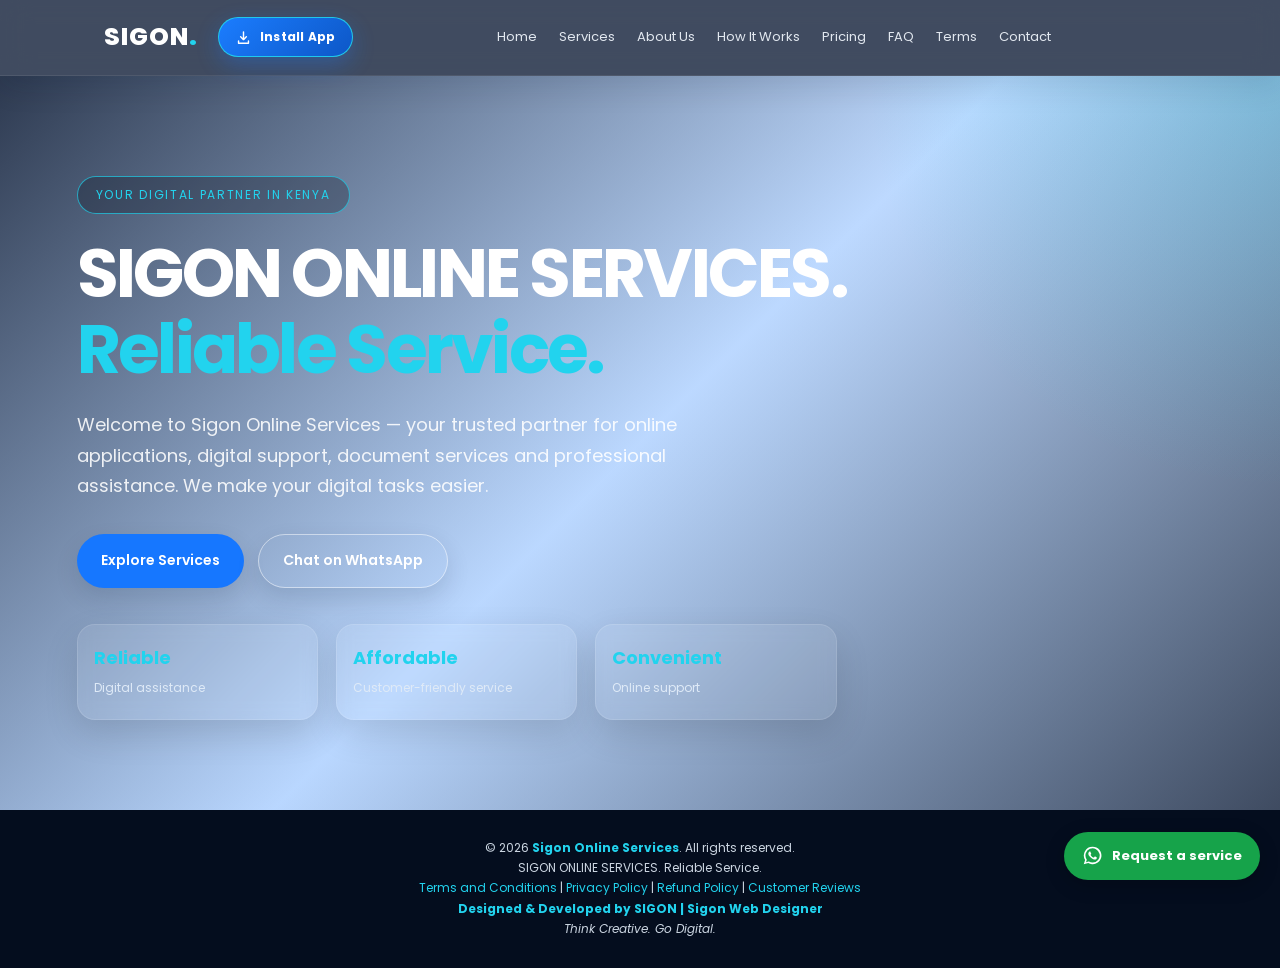
==== commit e6347688: "APP CHANGES" ====
--- a/index.html
+++ b/index.html
@@ -10,8 +10,8 @@
     <meta name="mobile-web-app-capable" content="yes">
     <meta name="apple-mobile-web-app-capable" content="yes">
     <meta name="apple-mobile-web-app-status-bar-style" content="black-translucent">
-    <meta name="apple-mobile-web-app-title" content="Sigon Earn">
-    <link rel="manifest" href="manifest.webmanifest">
+    <meta name="apple-mobile-web-app-title" content="Sigon">
+    <link rel="manifest" href="manifest.json">
     <link rel="icon" type="image/png" sizes="192x192" href="assets/icon-192.png">
     <link rel="apple-touch-icon" href="assets/icon-192.png">
 
@@ -32,8 +32,15 @@
                 aria-label="Toggle navigation"
                 aria-expanded="false">☰</button>
 
-        <nav id="navMenu" class="nav-links">
-            <a href="index.html" aria-current="page">Home</a>
+        <nav id="navMenu" class="nav-links"><div class="nav-actions">
+                <button type="button" class="install-app-button" id="installAppButton" hidden>
+                    <svg viewBox="0 0 24 24" aria-hidden="true">
+                        <path d="M12 3a1 1 0 0 1 1 1v8.59l2.3-2.3a1 1 0 1 1 1.4 1.42l-4 4a1 1 0 0 1-1.4 0l-4-4a1 1 0 1 1 1.4-1.42l2.3 2.3V4a1 1 0 0 1 1-1ZM5 16a1 1 0 0 1 1 1v2h12v-2a1 1 0 1 1 2 0v3a1 1 0 0 1-1 1H5a1 1 0 0 1-1-1v-3a1 1 0 0 1 1-1Z"/>
+                    </svg>
+                    <span>Install Sigon App</span>
+                </button>
+            </div>
+<a href="index.html" aria-current="page">Home</a>
             <a href="services.html">Services</a>
             <a href="about.html">About Us</a>
             <a href="how-it-works.html">How It Works</a>
@@ -41,16 +48,7 @@
             <a href="faq.html">FAQ</a>
             <a href="terms.html">Terms</a>
             <a href="contact.html">Contact</a>
-
-            <div class="nav-actions">
-                <button type="button" class="install-app-button" id="installAppButton" hidden>
-                    <svg viewBox="0 0 24 24" aria-hidden="true">
-                        <path d="M12 3a1 1 0 0 1 1 1v8.59l2.3-2.3a1 1 0 1 1 1.4 1.42l-4 4a1 1 0 0 1-1.4 0l-4-4a1 1 0 1 1 1.4-1.42l2.3 2.3V4a1 1 0 0 1 1-1ZM5 16a1 1 0 0 1 1 1v2h12v-2a1 1 0 1 1 2 0v3a1 1 0 0 1-1 1H5a1 1 0 0 1-1-1v-3a1 1 0 0 1 1-1Z"/>
-                    </svg>
-                    <span>Install Sigon App</span>
-                </button>
-            </div>
-        </nav>
+</nav>
     </div>
 </header>
 
@@ -125,7 +123,7 @@
         <button type="button" class="install-help-close" id="installHelpClose"
                 aria-label="Close installation instructions">×</button>
         <span class="install-help-icon" aria-hidden="true">↓</span>
-        <h2 id="installHelpTitle">Install Sigon Earn</h2>
+        <h2 id="installHelpTitle">Install Sigon Online Services</h2>
         <div id="installHelpDescription"></div>
     </div>
 </dialog>
--- a/style.css
+++ b/style.css
@@ -72,6 +72,18 @@
             animation: intro-grid-drift 8s linear infinite;
         }
 
+        .intro-grid,
+        .intro-beam,
+        .intro-particles span,
+        .intro-orbit,
+        .hero,
+        .pricing-hero,
+        .how-hero,
+        .faq-hero,
+        .reviews-hero {
+            animation: none !important;
+        }
+
         .intro-beam {
             position: absolute;
             z-index: -1;
@@ -328,7 +340,7 @@
             padding: 16px 5%;
             display: flex;
             align-items: center;
-            justify-content: space-between;
+            justify-content: flex-start;
             gap: 20px;
         }
 
@@ -352,7 +364,10 @@
         .nav-links {
             display: flex;
             align-items: center;
+            justify-content: center;
             gap: 22px;
+            flex: 1;
+            flex-wrap: wrap;
         }
 
         .nav-links a {
@@ -370,7 +385,7 @@
             display: flex;
             align-items: center;
             gap: 12px;
-            margin-left: 8px;
+            margin: 0;
         }
 
         .install-app-button {
@@ -378,24 +393,26 @@
             align-items: center;
             justify-content: center;
             gap: 8px;
-            padding: 9px 14px;
-            border: 1px solid #22d3ee80;
+            padding: 9px 16px;
+            border: 1px solid rgba(34, 211, 238, 0.9);
             border-radius: 999px;
-            background: linear-gradient(135deg, #1677ff, #1264d8);
-            box-shadow: 0 5px 18px #1677ff33;
+            background: linear-gradient(135deg, #1b7dff 0%, #0d57c7 100%);
+            box-shadow: 0 8px 22px rgba(22, 119, 255, 0.32);
             color: #fff;
             font: inherit;
             font-size: 12px;
-            font-weight: 600;
+            font-weight: 700;
+            letter-spacing: 0.02em;
             white-space: nowrap;
             cursor: pointer;
-            transition: transform .2s ease, box-shadow .2s ease, background .2s ease;
+            transition: transform .2s ease, box-shadow .2s ease, background .2s ease, border-color .2s ease;
         }
 
         .install-app-button:hover {
             transform: translateY(-2px);
-            background: linear-gradient(135deg, #2586ff, #1677ff);
-            box-shadow: 0 8px 24px #1677ff55;
+            background: linear-gradient(135deg, #2b8dff 0%, #1677ff 100%);
+            box-shadow: 0 10px 28px rgba(22, 119, 255, 0.46);
+            border-color: rgba(34, 211, 238, 1);
         }
 
         .install-app-button:focus-visible,
@@ -485,6 +502,7 @@
 
         .menu-btn {
             display: none;
+            margin-left: auto;
             border: 0;
             background: transparent;
             color: white;
@@ -499,7 +517,11 @@
             align-items: center;
             background:
                 linear-gradient(135deg, rgba(7, 21, 47, 0.84), rgba(22, 119, 255, 0.25), rgba(7, 21, 47, 0.76)),
-                url('https://images.unsplash.com/photo-1500530855697-b586d89ba3ee?auto=format&fit=crop&w=1600&q=80') center/cover no-repeat;
+                url('https://images.unsplash.com/photo-1500530855697-b586d89ba3ee?auto=format&fit=crop&w=1600&q=80') center center / cover no-repeat;
+            background-attachment: scroll;
+            background-repeat: no-repeat;
+            background-position: center center;
+            background-size: cover;
             color: white;
             position: relative;
             overflow: hidden;
@@ -1481,13 +1503,26 @@
                 align-items: flex-start;
                 gap: 12px;
                 margin-left: 0;
-            }
-
-            nav .install-app-button {
-                width: 100%;
-                justify-content: flex-start;
-                padding: 12px 14px;
-                font-size: 14px;
+                margin-right: 0;
+                order: 0;
+            }
+
+            .navbar {
+                gap: 8px;
+            }
+
+            .navbar > .nav-actions {
+                width: auto;
+                flex: 0 0 auto;
+                flex-direction: row;
+                align-items: center;
+                margin: 0;
+            }
+
+            .navbar > .nav-actions .install-app-button {
+                width: auto;
+                padding: 8px 10px;
+                font-size: 11px;
             }
 
             .service-grid,
@@ -1574,6 +1609,10 @@
             background-image:
                 linear-gradient(135deg, rgba(7, 21, 47, 0.9), rgba(22, 119, 255, 0.24), rgba(7, 21, 47, 0.86)),
                 url('https://images.unsplash.com/photo-1500530855697-b586d89ba3ee?auto=format&fit=crop&w=1600&q=80');
+            background-attachment: scroll;
+            background-position: center center;
+            background-repeat: no-repeat;
+            background-size: cover;
         }
 
         .pricing-hero h1 {
@@ -2101,6 +2140,10 @@
             background-image:
                 linear-gradient(135deg, rgba(7, 21, 47, 0.9), rgba(22, 119, 255, 0.22), rgba(7, 21, 47, 0.86)),
                 url('https://images.unsplash.com/photo-1500530855697-b586d89ba3ee?auto=format&fit=crop&w=1600&q=80');
+            background-attachment: scroll;
+            background-position: center center;
+            background-repeat: no-repeat;
+            background-size: cover;
         }
 
         .how-hero h1 {
@@ -2423,6 +2466,10 @@
             background-image:
                 linear-gradient(135deg, rgba(7, 21, 47, 0.9), rgba(22, 119, 255, 0.22), rgba(7, 21, 47, 0.87)),
                 url('https://images.unsplash.com/photo-1500530855697-b586d89ba3ee?auto=format&fit=crop&w=1600&q=80');
+            background-attachment: scroll;
+            background-position: center center;
+            background-repeat: no-repeat;
+            background-size: cover;
         }
 
         .faq-hero h1 {
@@ -2846,6 +2893,10 @@
             background-image:
                 linear-gradient(135deg, rgba(7, 21, 47, 0.9), rgba(22, 119, 255, 0.22), rgba(7, 21, 47, 0.87)),
                 url('https://images.unsplash.com/photo-1500530855697-b586d89ba3ee?auto=format&fit=crop&w=1600&q=80');
+            background-attachment: scroll;
+            background-position: center center;
+            background-repeat: no-repeat;
+            background-size: cover;
         }
 
         .reviews-hero h1 {
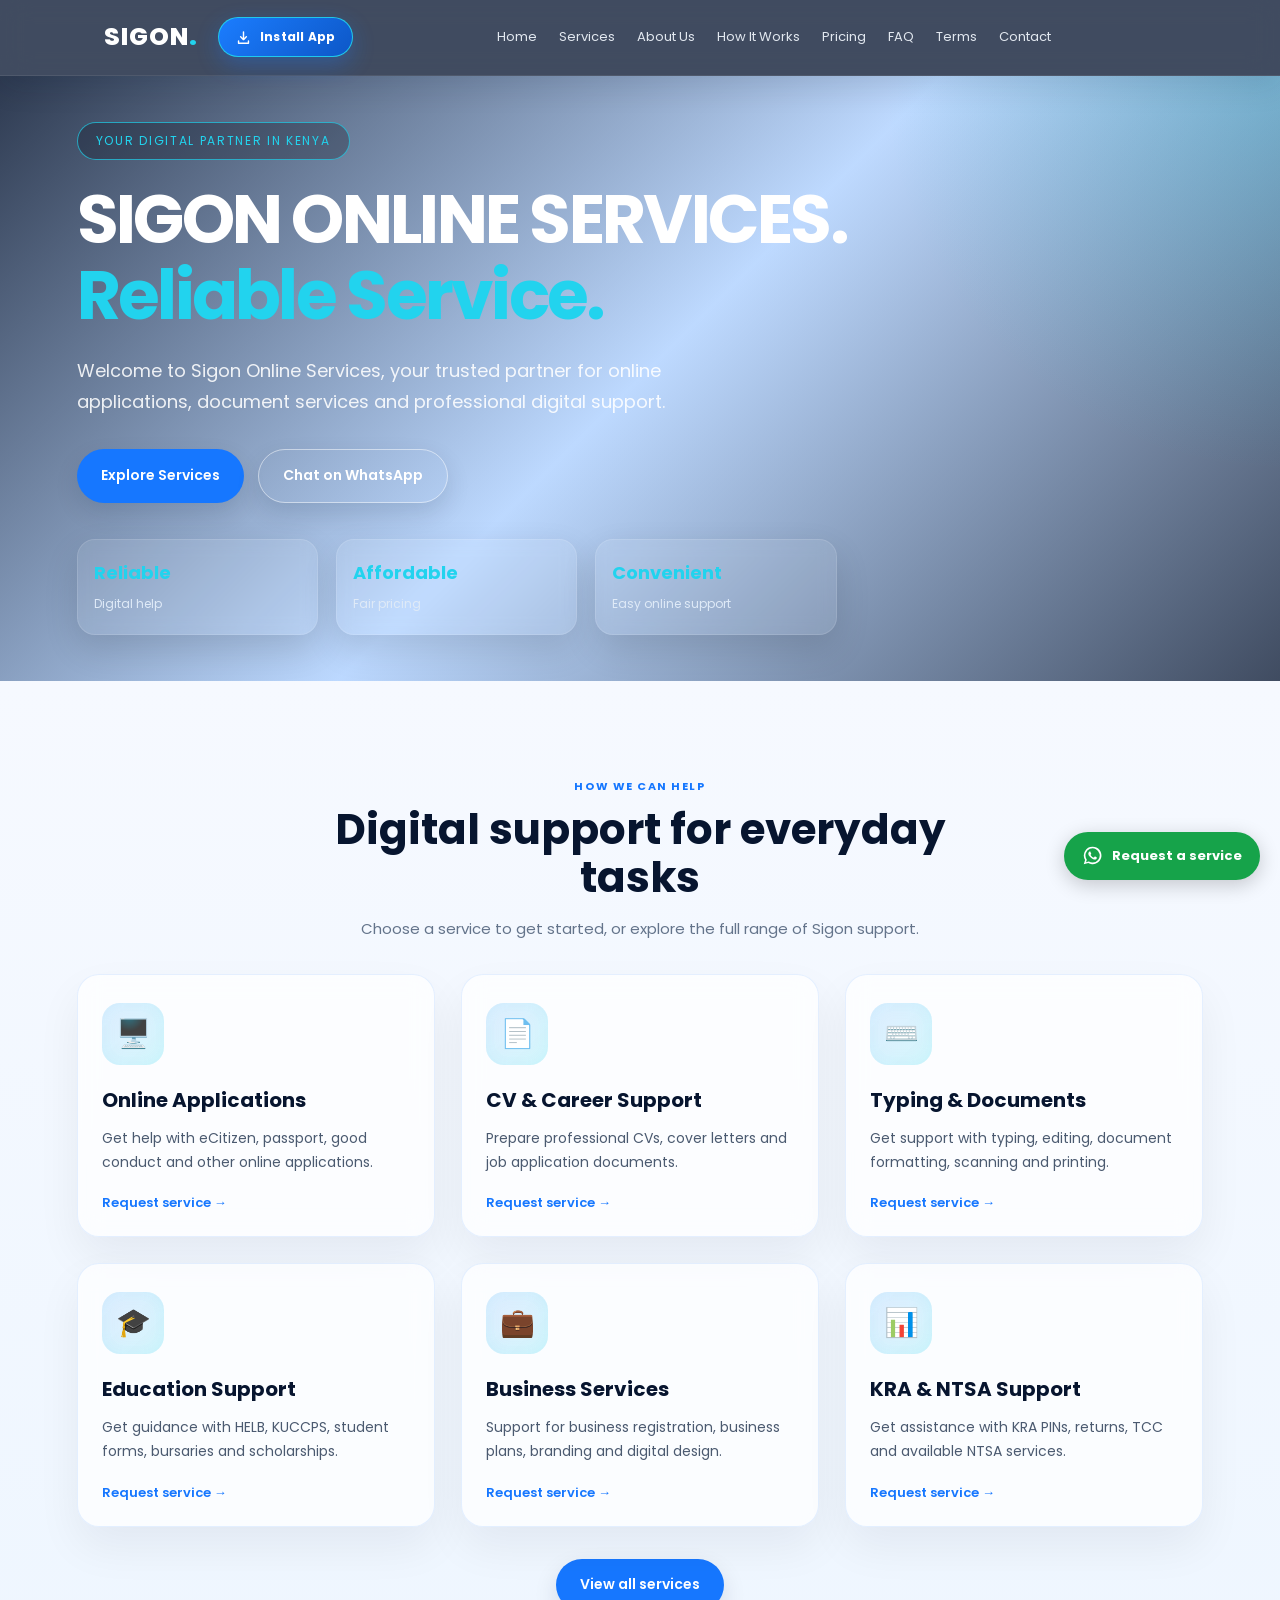
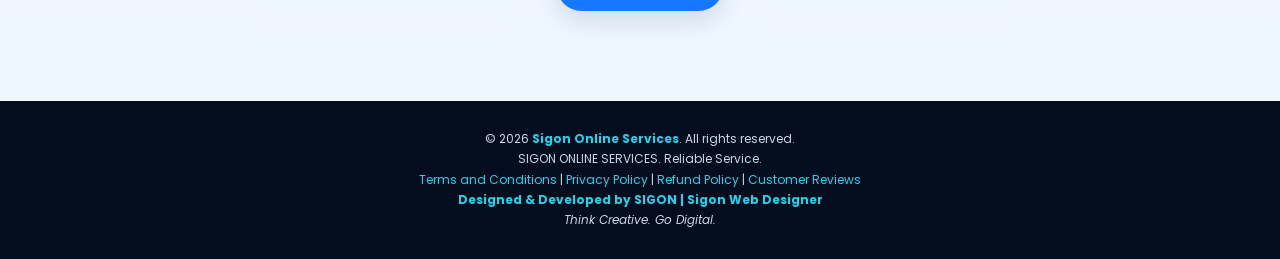
==== commit e8aedd1f: "APP REVIES" ====
--- a/index.html
+++ b/index.html
@@ -28,19 +28,21 @@
     <div class="navbar">
         <a class="logo" href="index.html">SIGON<span>.</span></a>
 
+        <div class="nav-actions">
+            <button type="button" class="install-app-button" id="installAppButton" hidden>
+                <svg viewBox="0 0 24 24" aria-hidden="true">
+                    <path d="M12 3a1 1 0 0 1 1 1v8.59l2.3-2.3a1 1 0 1 1 1.4 1.42l-4 4a1 1 0 0 1-1.4 0l-4-4a1 1 0 1 1 1.4-1.42l2.3 2.3V4a1 1 0 0 1 1-1ZM5 16a1 1 0 0 1 1 1v2h12v-2a1 1 0 1 1 2 0v3a1 1 0 0 1-1 1H5a1 1 0 0 1-1-1v-3a1 1 0 0 1 1-1Z"/>
+                </svg>
+                <span>Install App</span>
+            </button>
+        </div>
+
         <button class="menu-btn" id="menuBtn"
                 aria-label="Toggle navigation"
                 aria-expanded="false">☰</button>
 
-        <nav id="navMenu" class="nav-links"><div class="nav-actions">
-                <button type="button" class="install-app-button" id="installAppButton" hidden>
-                    <svg viewBox="0 0 24 24" aria-hidden="true">
-                        <path d="M12 3a1 1 0 0 1 1 1v8.59l2.3-2.3a1 1 0 1 1 1.4 1.42l-4 4a1 1 0 0 1-1.4 0l-4-4a1 1 0 1 1 1.4-1.42l2.3 2.3V4a1 1 0 0 1 1-1ZM5 16a1 1 0 0 1 1 1v2h12v-2a1 1 0 1 1 2 0v3a1 1 0 0 1-1 1H5a1 1 0 0 1-1-1v-3a1 1 0 0 1 1-1Z"/>
-                    </svg>
-                    <span>Install Sigon App</span>
-                </button>
-            </div>
-<a href="index.html" aria-current="page">Home</a>
+        <nav id="navMenu" class="nav-links" aria-label="Main navigation">
+            <a href="index.html" aria-current="page">Home</a>
             <a href="services.html">Services</a>
             <a href="about.html">About Us</a>
             <a href="how-it-works.html">How It Works</a>
@@ -48,7 +50,7 @@
             <a href="faq.html">FAQ</a>
             <a href="terms.html">Terms</a>
             <a href="contact.html">Contact</a>
-</nav>
+        </nav>
     </div>
 </header>
 
@@ -61,9 +63,8 @@
                 <span>Reliable Service.</span></h1>
 
             <p>
-                Welcome to Sigon Online Services — your trusted partner
-                for online applications, digital support, document services
-                and professional assistance. We make your digital tasks easier.
+                Welcome to Sigon Online Services, your trusted partner for
+                online applications, document services and professional digital support.
             </p>
 
             <div class="buttons">
@@ -82,17 +83,68 @@
             <div class="stats">
                 <div class="stat">
                     <strong>Reliable</strong>
-                    <span>Digital assistance</span>
+                    <span>Digital help</span>
                 </div>
                 <div class="stat">
                     <strong>Affordable</strong>
-                    <span>Customer-friendly service</span>
+                    <span>Fair pricing</span>
                 </div>
                 <div class="stat">
                     <strong>Convenient</strong>
-                    <span>Online support</span>
+                    <span>Easy online support</span>
                 </div>
             </div>
+        </div>
+    </section>
+
+    <section class="services home-services" id="services" aria-labelledby="homeServicesTitle">
+        <div class="section-head">
+            <span class="services-eyebrow">HOW WE CAN HELP</span>
+            <h2 id="homeServicesTitle">Digital support for everyday tasks</h2>
+            <p>Choose a service to get started, or explore the full range of Sigon support.</p>
+        </div>
+
+        <div class="service-grid">
+            <article class="service-card">
+                <div class="service-icon" aria-hidden="true">🖥️</div>
+                <h3>Online Applications</h3>
+                <p>Get help with eCitizen, passport, good conduct and other online applications.</p>
+                <a href="contact.html?service=Online%20Applications" data-service="Online Applications">Request service →</a>
+            </article>
+            <article class="service-card">
+                <div class="service-icon" aria-hidden="true">📄</div>
+                <h3>CV &amp; Career Support</h3>
+                <p>Prepare professional CVs, cover letters and job application documents.</p>
+                <a href="contact.html?service=CV%20and%20Career%20Services" data-service="CV and Career Services">Request service →</a>
+            </article>
+            <article class="service-card">
+                <div class="service-icon" aria-hidden="true">⌨️</div>
+                <h3>Typing &amp; Documents</h3>
+                <p>Get support with typing, editing, document formatting, scanning and printing.</p>
+                <a href="contact.html?service=Typing%20and%20Documents" data-service="Typing and Documents">Request service →</a>
+            </article>
+            <article class="service-card">
+                <div class="service-icon" aria-hidden="true">🎓</div>
+                <h3>Education Support</h3>
+                <p>Get guidance with HELB, KUCCPS, student forms, bursaries and scholarships.</p>
+                <a href="contact.html?service=Education%20Support" data-service="Education Support">Request service →</a>
+            </article>
+            <article class="service-card">
+                <div class="service-icon" aria-hidden="true">💼</div>
+                <h3>Business Services</h3>
+                <p>Support for business registration, business plans, branding and digital design.</p>
+                <a href="contact.html?service=Business%20Services" data-service="Business Services">Request service →</a>
+            </article>
+            <article class="service-card">
+                <div class="service-icon" aria-hidden="true">📊</div>
+                <h3>KRA &amp; NTSA Support</h3>
+                <p>Get assistance with KRA PINs, returns, TCC and available NTSA services.</p>
+                <a href="contact.html?service=KRA%20and%20NTSA%20Support" data-service="KRA and NTSA Support">Request service →</a>
+            </article>
+        </div>
+
+        <div class="home-services-action">
+            <a href="services.html" class="btn btn-primary">View all services</a>
         </div>
     </section>
 
--- a/style.css
+++ b/style.css
@@ -434,6 +434,9 @@
 
         .install-help-dialog {
             width: min(92vw, 430px);
+            max-height: calc(100vh - 32px);
+            max-height: calc(100dvh - 32px);
+            overflow-y: auto;
             padding: 0;
             border: 1px solid #6faeff66;
             border-radius: 20px;
@@ -511,8 +514,8 @@
         }
 
         .hero {
-            min-height: 660px;
-            padding: 100px 6% 90px;
+            min-height: 590px;
+            padding: 46px 6%;
             display: flex;
             align-items: center;
             background:
@@ -675,12 +678,14 @@
         .stats {
             display: grid;
             grid-template-columns: repeat(3, minmax(0, 1fr));
+            min-width: 0;
             max-width: 760px;
             margin-top: 30px;
             gap: 18px;
         }
 
         .stat {
+            min-width: 0;
             background: rgba(255,255,255,0.08);
             border: 1px solid rgba(255,255,255,0.12);
             backdrop-filter: blur(8px);
@@ -733,6 +738,36 @@
             gap: 26px;
             max-width: 1200px;
             margin: auto;
+        }
+
+        .services-eyebrow {
+            display: inline-block;
+            margin-bottom: 10px;
+            color: var(--blue);
+            font-size: 11px;
+            font-weight: 700;
+            letter-spacing: .14em;
+            text-transform: uppercase;
+        }
+
+        .home-services .section-head {
+            margin-bottom: 32px;
+        }
+
+        .home-services .service-card {
+            display: flex;
+            min-width: 0;
+            flex-direction: column;
+        }
+
+        .home-services .service-card a {
+            align-self: flex-start;
+            margin-top: auto;
+        }
+
+        .home-services-action {
+            margin-top: 32px;
+            text-align: center;
         }
 
         .service-card {
@@ -780,6 +815,12 @@
             color: var(--blue);
             font-weight: 600;
             font-size: 13px;
+        }
+
+        .service-card a:focus-visible {
+            outline: 3px solid var(--cyan);
+            outline-offset: 3px;
+            border-radius: 3px;
         }
 
         .service-pricing-note {
@@ -1553,12 +1594,62 @@
         @media (max-width: 540px) {
             .hero {
                 min-height: auto;
-                padding-top: 70px;
-                padding-bottom: 60px;
+                padding: 42px 5% 36px;
+            }
+
+            .hero .tag {
+                margin-bottom: 16px;
+                padding: 7px 12px;
+                font-size: 10px;
+            }
+
+            .hero h1 {
+                font-size: clamp(30px, 8.5vw, 36px);
+                line-height: 1.1;
             }
 
             .hero p {
+                margin-bottom: 22px;
                 font-size: 14px;
+                line-height: 1.55;
+            }
+
+            .buttons {
+                gap: 10px;
+                margin-bottom: 22px;
+            }
+
+            .buttons .btn {
+                width: 100%;
+                min-height: 46px;
+                padding: 11px 16px;
+            }
+
+            .stats {
+                grid-template-columns: repeat(3, minmax(0, 1fr));
+                gap: 8px;
+                margin-top: 20px;
+            }
+
+            .stat {
+                padding: 11px 7px;
+                border-radius: 14px;
+                text-align: center;
+            }
+
+            .stat strong {
+                font-size: 12px;
+                line-height: 1.35;
+            }
+
+            .stat span {
+                display: block;
+                font-size: 10px;
+                line-height: 1.35;
+            }
+
+            .home-services .section-head {
+                margin-bottom: 26px;
             }
 
             .service-grid,
@@ -1567,15 +1658,6 @@
                 grid-template-columns: 1fr;
             }
 
-            .stats {
-                grid-template-columns: 1fr;
-                gap: 10px;
-            }
-
-            .stat strong {
-                font-size: 17px;
-            }
-
             section {
                 padding: 60px 5%;
             }
@@ -1595,6 +1677,20 @@
 
             .install-help-content {
                 padding: 27px 23px;
+            }
+
+            .whatsapp-float {
+                right: max(14px, env(safe-area-inset-right));
+                bottom: max(14px, env(safe-area-inset-bottom));
+                width: 48px;
+                height: 48px;
+                justify-content: center;
+                padding: 11px;
+                font-size: 0;
+            }
+
+            footer {
+                padding-bottom: 84px;
             }
         }
 
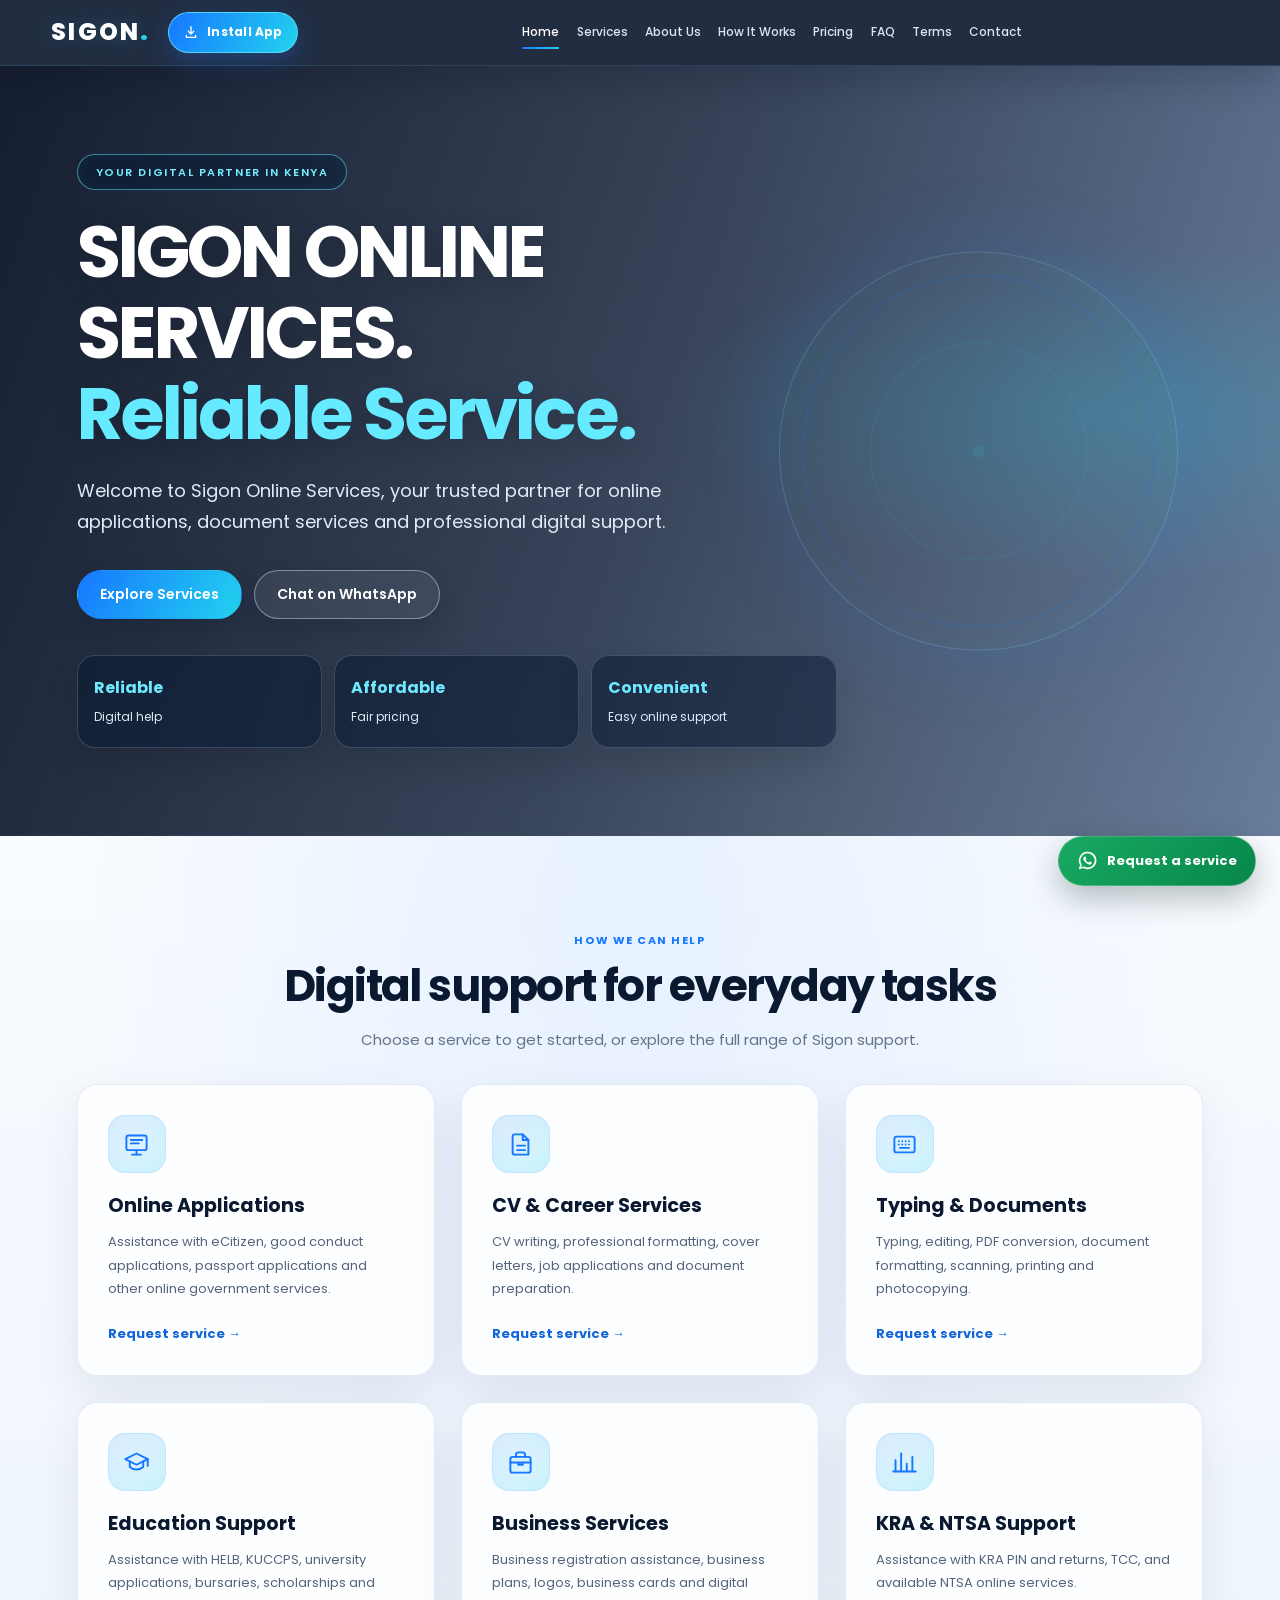
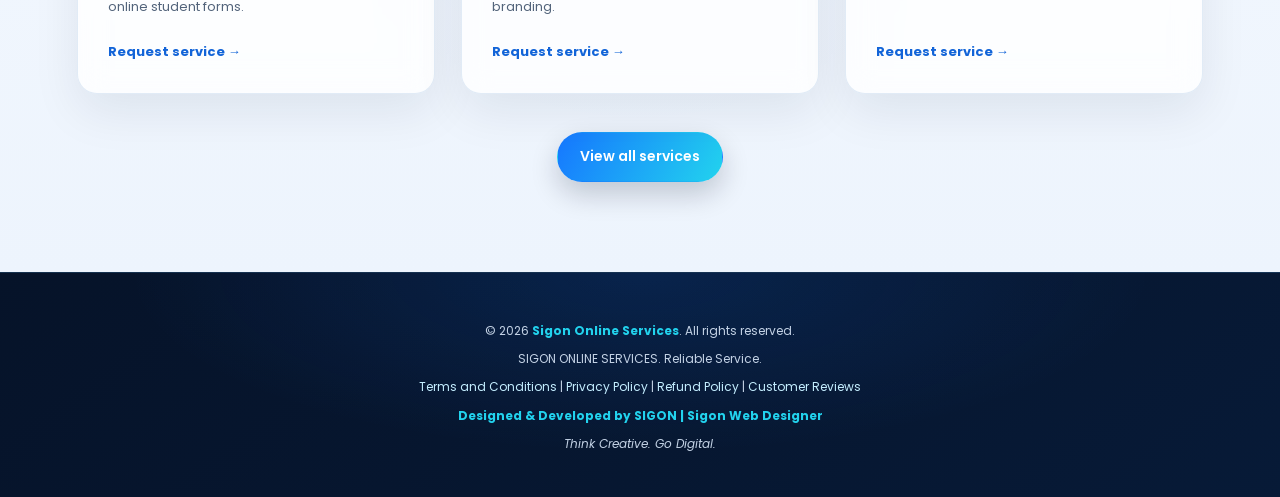
==== commit 0b16baeb: "COMPLETE UI" ====
--- a/index.html
+++ b/index.html
@@ -24,6 +24,31 @@
 
 <body>
 
+<div class="welcome-intro" id="welcomeIntro" aria-hidden="true">
+    <div class="intro-grid" aria-hidden="true"></div>
+    <div class="intro-beam intro-beam-one" aria-hidden="true"></div>
+    <div class="intro-beam intro-beam-two" aria-hidden="true"></div>
+    <div class="intro-particles" aria-hidden="true">
+        <span></span><span></span><span></span><span></span>
+        <span></span><span></span><span></span><span></span>
+    </div>
+    <div class="intro-content">
+        <div class="intro-orbit" aria-hidden="true"></div>
+        <p class="intro-logo">SIGON<span>.</span></p>
+        <p class="intro-title">Reliable Service.</p>
+        <p class="intro-subtitle">Your digital partner in Kenya</p>
+    </div>
+    <div class="intro-loader">
+        <p>Opening Sigon Online Services</p>
+        <div class="intro-progress" id="introProgress" role="progressbar"
+             aria-label="Opening Sigon Online Services" aria-valuemin="0"
+             aria-valuemax="100" aria-valuenow="0">
+            <span id="introProgressFill"></span>
+        </div>
+        <span class="intro-percent" id="introPercent">0%</span>
+    </div>
+</div>
+
 <header>
     <div class="navbar">
         <a class="logo" href="index.html">SIGON<span>.</span></a>
@@ -106,39 +131,51 @@
 
         <div class="service-grid">
             <article class="service-card">
-                <div class="service-icon" aria-hidden="true">🖥️</div>
+                <div class="service-icon" aria-hidden="true">
+                    <svg viewBox="0 0 24 24"><rect x="3" y="4" width="18" height="13" rx="2"/><path d="M8 21h8m-4-4v4M7 8h10m-10 3h7"/></svg>
+                </div>
                 <h3>Online Applications</h3>
-                <p>Get help with eCitizen, passport, good conduct and other online applications.</p>
+                <p>Assistance with eCitizen, good conduct applications, passport applications and other online government services.</p>
                 <a href="contact.html?service=Online%20Applications" data-service="Online Applications">Request service →</a>
             </article>
             <article class="service-card">
-                <div class="service-icon" aria-hidden="true">📄</div>
-                <h3>CV &amp; Career Support</h3>
-                <p>Prepare professional CVs, cover letters and job application documents.</p>
+                <div class="service-icon" aria-hidden="true">
+                    <svg viewBox="0 0 24 24"><path d="M7 3h7l5 5v13H7a2 2 0 0 1-2-2V5a2 2 0 0 1 2-2Z"/><path d="M14 3v5h5M9 13h7m-7 4h7"/></svg>
+                </div>
+                <h3>CV &amp; Career Services</h3>
+                <p>CV writing, professional formatting, cover letters, job applications and document preparation.</p>
                 <a href="contact.html?service=CV%20and%20Career%20Services" data-service="CV and Career Services">Request service →</a>
             </article>
             <article class="service-card">
-                <div class="service-icon" aria-hidden="true">⌨️</div>
+                <div class="service-icon" aria-hidden="true">
+                    <svg viewBox="0 0 24 24"><rect x="3" y="5" width="18" height="14" rx="2"/><path d="M7 9h.01M10 9h.01M13 9h.01M16 9h.01M7 12h.01M10 12h.01M13 12h.01M16 12h.01M8 15h8"/></svg>
+                </div>
                 <h3>Typing &amp; Documents</h3>
-                <p>Get support with typing, editing, document formatting, scanning and printing.</p>
+                <p>Typing, editing, PDF conversion, document formatting, scanning, printing and photocopying.</p>
                 <a href="contact.html?service=Typing%20and%20Documents" data-service="Typing and Documents">Request service →</a>
             </article>
             <article class="service-card">
-                <div class="service-icon" aria-hidden="true">🎓</div>
+                <div class="service-icon" aria-hidden="true">
+                    <svg viewBox="0 0 24 24"><path d="m2 9 10-5 10 5-10 5L2 9Z"/><path d="M6 11v5c3.5 3 8.5 3 12 0v-5M22 9v6"/></svg>
+                </div>
                 <h3>Education Support</h3>
-                <p>Get guidance with HELB, KUCCPS, student forms, bursaries and scholarships.</p>
+                <p>Assistance with HELB, KUCCPS, university applications, bursaries, scholarships and online student forms.</p>
                 <a href="contact.html?service=Education%20Support" data-service="Education Support">Request service →</a>
             </article>
             <article class="service-card">
-                <div class="service-icon" aria-hidden="true">💼</div>
+                <div class="service-icon" aria-hidden="true">
+                    <svg viewBox="0 0 24 24"><rect x="3" y="7" width="18" height="14" rx="2"/><path d="M8 7V5a2 2 0 0 1 2-2h4a2 2 0 0 1 2 2v2m-13 5h18m-11 0v2h4v-2"/></svg>
+                </div>
                 <h3>Business Services</h3>
-                <p>Support for business registration, business plans, branding and digital design.</p>
+                <p>Business registration assistance, business plans, logos, business cards and digital branding.</p>
                 <a href="contact.html?service=Business%20Services" data-service="Business Services">Request service →</a>
             </article>
             <article class="service-card">
-                <div class="service-icon" aria-hidden="true">📊</div>
+                <div class="service-icon" aria-hidden="true">
+                    <svg viewBox="0 0 24 24"><path d="M4 20V10m5 10V4m5 16v-7m5 7V7M2 20h20"/></svg>
+                </div>
                 <h3>KRA &amp; NTSA Support</h3>
-                <p>Get assistance with KRA PINs, returns, TCC and available NTSA services.</p>
+                <p>Assistance with KRA PIN and returns, TCC, and available NTSA online services.</p>
                 <a href="contact.html?service=KRA%20and%20NTSA%20Support" data-service="KRA and NTSA Support">Request service →</a>
             </article>
         </div>
--- a/style.css
+++ b/style.css
@@ -5,6 +5,15 @@
             --white: #ffffff;
             --light: #f3f7ff;
             --text: #334155;
+            --ink: #0b1930;
+            --muted: #64748b;
+            --line: rgba(99, 150, 203, 0.18);
+            --surface: rgba(255, 255, 255, 0.82);
+            --surface-strong: rgba(255, 255, 255, 0.94);
+            --brand-gradient: linear-gradient(120deg, #1677ff, #22d3ee);
+            --shadow-soft: 0 18px 48px rgba(7, 21, 47, 0.08);
+            --shadow-glow: 0 18px 45px rgba(22, 119, 255, 0.18);
+            --radius-card: 20px;
         }
 
         * {
@@ -16,7 +25,12 @@
 
         body {
             font-family: 'Poppins', sans-serif;
-            background: linear-gradient(180deg, #f7fbff 0%, #eef6ff 100%);
+            min-width: 320px;
+            overflow-x: clip;
+            background:
+                radial-gradient(ellipse at 2% 12%, rgba(34, 211, 238, 0.055), transparent 28rem),
+                radial-gradient(ellipse at 96% 28%, rgba(22, 119, 255, 0.055), transparent 30rem),
+                linear-gradient(180deg, #f8fbff 0%, #eff5fd 100%);
             color: var(--text);
             line-height: 1.7;
         }
@@ -70,18 +84,6 @@
             transform: perspective(520px) rotateX(58deg) scale(1.7);
             transform-origin: center 70%;
             animation: intro-grid-drift 8s linear infinite;
-        }
-
-        .intro-grid,
-        .intro-beam,
-        .intro-particles span,
-        .intro-orbit,
-        .hero,
-        .pricing-hero,
-        .how-hero,
-        .faq-hero,
-        .reviews-hero {
-            animation: none !important;
         }
 
         .intro-beam {
@@ -1252,7 +1254,7 @@
             pointer-events: none;
         }
 
-        .terms-intro-video {
+        .terms-intro-image {
             position: absolute;
             inset: 0;
             width: 100%;
@@ -3403,3 +3405,819 @@
                 transition: none;
             }
         }
+
+        html {
+            scroll-behavior: smooth;
+            scroll-padding-top: 84px;
+        }
+
+        ::selection {
+            color: #fff;
+            background: #1677ff;
+        }
+
+        a,
+        button,
+        input,
+        select,
+        textarea {
+            -webkit-tap-highlight-color: transparent;
+        }
+
+        :focus-visible {
+            outline: 3px solid var(--cyan);
+            outline-offset: 3px;
+        }
+
+        header {
+            background: rgba(5, 17, 39, 0.88);
+            border-bottom-color: rgba(118, 198, 255, 0.14);
+            box-shadow: 0 12px 36px rgba(3, 10, 25, 0.2);
+        }
+
+        .navbar {
+            max-width: 1440px;
+            gap: clamp(10px, 1.4vw, 22px);
+            padding: 12px clamp(18px, 4vw, 54px);
+        }
+
+        .logo {
+            flex: 0 0 auto;
+            font-size: 24px;
+            letter-spacing: 0.09em;
+            text-shadow: 0 0 20px rgba(34, 211, 238, 0.18);
+        }
+
+        .nav-links {
+            gap: clamp(10px, 1.35vw, 20px);
+            flex-wrap: nowrap;
+        }
+
+        .nav-links a {
+            position: relative;
+            padding: 9px 0;
+            color: #d7e5f7;
+            font-size: 12px;
+            font-weight: 500;
+            white-space: nowrap;
+        }
+
+        .nav-links a::after {
+            position: absolute;
+            right: 0;
+            bottom: 3px;
+            left: 0;
+            height: 2px;
+            border-radius: 2px;
+            background: var(--brand-gradient);
+            content: "";
+            transform: scaleX(0);
+            transform-origin: left;
+            transition: transform 180ms ease;
+        }
+
+        .nav-links a:hover::after,
+        .nav-links a:focus-visible::after,
+        .nav-links a[aria-current="page"]::after {
+            transform: scaleX(1);
+        }
+
+        .nav-links a:hover,
+        .nav-links a.active,
+        .nav-links a[aria-current="page"] {
+            color: #fff;
+        }
+
+        .install-app-button {
+            padding: 9px 14px;
+            border-color: rgba(102, 232, 255, 0.76);
+            background: var(--brand-gradient);
+            box-shadow: 0 8px 24px rgba(22, 119, 255, 0.27);
+        }
+
+        .install-app-button svg {
+            width: 16px;
+            height: 16px;
+            fill: currentColor;
+        }
+
+        .install-app-button:hover {
+            box-shadow: 0 12px 30px rgba(22, 119, 255, 0.4);
+        }
+
+        .menu-btn {
+            border: 1px solid rgba(163, 205, 255, 0.23);
+            border-radius: 12px;
+            background: rgba(255, 255, 255, 0.06);
+            font-size: 20px;
+            line-height: 1;
+            padding: 8px 10px;
+        }
+
+        .hero:not(.faq-hero):not(.how-hero):not(.pricing-hero):not(.reviews-hero) {
+            min-height: clamp(500px, 68vh, 660px);
+            padding: clamp(42px, 7vw, 88px) clamp(22px, 6vw, 88px);
+            background-image:
+                linear-gradient(110deg, rgba(3, 12, 31, 0.92) 0%, rgba(7, 21, 47, 0.79) 52%, rgba(6, 28, 57, 0.55) 100%),
+                url('https://images.unsplash.com/photo-1500530855697-b586d89ba3ee?auto=format&fit=crop&w=1600&q=80');
+            background-position: center center;
+            background-size: cover;
+            isolation: isolate;
+        }
+
+        .hero:not(.faq-hero):not(.how-hero):not(.pricing-hero):not(.reviews-hero)::before {
+            z-index: 0;
+            background:
+                radial-gradient(ellipse at 87% 45%, rgba(34, 211, 238, 0.2), transparent 28%),
+                linear-gradient(90deg, transparent 55%, rgba(22, 119, 255, 0.08));
+        }
+
+        .hero:not(.faq-hero):not(.how-hero):not(.pricing-hero):not(.reviews-hero)::after {
+            position: absolute;
+            top: 50%;
+            right: clamp(24px, 8vw, 128px);
+            z-index: 0;
+            width: clamp(230px, 31vw, 430px);
+            aspect-ratio: 1;
+            border: 1px solid rgba(112, 221, 255, 0.23);
+            border-radius: 50%;
+            background:
+                radial-gradient(circle at 50% 50%, rgba(34, 211, 238, 0.11) 0 2%, transparent 2.4%),
+                radial-gradient(circle at 50% 50%, transparent 0 38%, rgba(34, 211, 238, 0.07) 38.3% 38.7%, transparent 39%),
+                radial-gradient(circle at 50% 50%, transparent 0 62%, rgba(22, 119, 255, 0.14) 62.3% 62.7%, transparent 63%);
+            box-shadow: 0 0 90px rgba(22, 119, 255, 0.14), inset 0 0 50px rgba(34, 211, 238, 0.06);
+            content: "";
+            pointer-events: none;
+            transform: translateY(-50%);
+        }
+
+        .hero-content {
+            max-width: 1200px;
+        }
+
+        .tag {
+            border-color: rgba(99, 231, 255, 0.52);
+            background: rgba(7, 21, 47, 0.48);
+            box-shadow: inset 0 0 20px rgba(34, 211, 238, 0.07);
+            color: #72edff;
+            font-size: 11px;
+            font-weight: 600;
+        }
+
+        .hero h1 {
+            max-width: 700px;
+            font-size: clamp(40px, 6vw, 72px);
+            text-wrap: balance;
+            text-shadow: 0 5px 28px rgba(0, 0, 0, 0.18);
+        }
+
+        .hero h1 span {
+            color: #65eaff;
+        }
+
+        .hero p {
+            max-width: 620px;
+            color: #e0ebf8;
+            font-size: clamp(15px, 1.45vw, 18px);
+        }
+
+        .buttons {
+            gap: 12px;
+        }
+
+        .btn {
+            min-height: 48px;
+            padding: 12px 22px;
+            border: 1px solid transparent;
+            box-shadow: 0 12px 28px rgba(4, 14, 33, 0.2);
+            transition: transform 180ms ease, box-shadow 180ms ease, background 180ms ease;
+        }
+
+        .btn:hover {
+            transform: translateY(-3px);
+            box-shadow: 0 16px 34px rgba(22, 119, 255, 0.25);
+        }
+
+        .btn-primary {
+            background: var(--brand-gradient);
+        }
+
+        .btn-primary:hover {
+            background: linear-gradient(120deg, #368cff, #41dff1);
+        }
+
+        .btn-outline {
+            border-color: rgba(226, 242, 255, 0.43);
+            background: rgba(255, 255, 255, 0.07);
+            backdrop-filter: blur(8px);
+        }
+
+        .stats {
+            gap: 12px;
+        }
+
+        .stat {
+            border-color: rgba(188, 226, 255, 0.2);
+            background: rgba(6, 23, 49, 0.52);
+            box-shadow: 0 16px 34px rgba(0, 0, 0, 0.12);
+        }
+
+        .stat strong {
+            color: #6deaff;
+            font-size: 16px;
+        }
+
+        section {
+            padding: clamp(56px, 7vw, 92px) clamp(20px, 6vw, 88px);
+        }
+
+        .section-head {
+            max-width: 760px;
+            margin-bottom: clamp(30px, 4vw, 48px);
+        }
+
+        .section-head h1,
+        .section-head h2 {
+            color: var(--ink);
+            font-size: clamp(29px, 4vw, 44px);
+            font-weight: 700;
+            letter-spacing: -0.035em;
+            line-height: 1.2;
+            text-wrap: balance;
+        }
+
+        .section-head p {
+            color: var(--muted);
+            font-size: 15px;
+        }
+
+        .services,
+        .home-services {
+            background:
+                radial-gradient(ellipse at 50% 0, rgba(22, 119, 255, 0.075), transparent 35rem),
+                linear-gradient(180deg, #f8fbff 0%, #edf4fd 100%);
+        }
+
+        .service-grid {
+            gap: clamp(16px, 2vw, 26px);
+        }
+
+        .service-card,
+        .pricing-card,
+        .how-step-card,
+        .faq-item,
+        .review-card,
+        .contact-form {
+            border: 1px solid var(--line);
+            border-radius: var(--radius-card);
+            background: var(--surface);
+            box-shadow: var(--shadow-soft);
+            backdrop-filter: blur(14px);
+        }
+
+        .service-card {
+            display: flex;
+            min-width: 0;
+            flex-direction: column;
+            padding: clamp(22px, 2.5vw, 30px);
+            transition: transform 220ms ease, box-shadow 220ms ease, border-color 220ms ease;
+        }
+
+        .service-card:hover {
+            border-color: rgba(34, 211, 238, 0.55);
+            box-shadow: var(--shadow-glow);
+            transform: translateY(-5px);
+        }
+
+        .service-icon {
+            width: 58px;
+            height: 58px;
+            margin-bottom: 20px;
+            border: 1px solid rgba(22, 119, 255, 0.11);
+            border-radius: 17px;
+            background: linear-gradient(145deg, rgba(22, 119, 255, 0.12), rgba(34, 211, 238, 0.2));
+            color: var(--blue);
+            font-size: 24px;
+            box-shadow: inset 0 0 20px rgba(34, 211, 238, 0.08);
+        }
+
+        .service-icon svg {
+            width: 27px;
+            height: 27px;
+            fill: none;
+            stroke: currentColor;
+            stroke-linecap: round;
+            stroke-linejoin: round;
+            stroke-width: 1.7;
+        }
+
+        .service-card h2,
+        .service-card h3 {
+            color: var(--ink);
+            font-size: clamp(17px, 1.5vw, 20px);
+            font-weight: 650;
+            line-height: 1.4;
+            text-wrap: balance;
+        }
+
+        .service-card p {
+            flex: 1;
+            color: #53647b;
+            font-size: 13px;
+            line-height: 1.8;
+        }
+
+        .service-card a {
+            display: inline-flex;
+            align-items: center;
+            gap: 7px;
+            align-self: flex-start;
+            margin-top: auto;
+            padding-top: 5px;
+            color: #1264d8;
+            font-weight: 650;
+        }
+
+        .service-card a:hover {
+            color: #084bb2;
+        }
+
+        .home-services .service-card a {
+            margin-top: auto;
+        }
+
+        .home-services-action {
+            margin-top: 38px;
+        }
+
+        .founder-section,
+        .how-process,
+        .faq-content,
+        .reviews-list-section,
+        .review-form-section,
+        .pricing-catalog,
+        .pricing-faq,
+        .contact {
+            background-color: transparent;
+        }
+
+        .how-step-card,
+        .review-card,
+        .contact-form {
+            background: var(--surface-strong);
+        }
+
+        .founder-copy {
+            border: 1px solid rgba(209, 232, 255, 0.13);
+            border-radius: var(--radius-card);
+            background: rgba(255, 255, 255, 0.055);
+            box-shadow: 0 22px 60px rgba(0, 0, 0, 0.15);
+            backdrop-filter: blur(12px);
+        }
+
+        .pricing-card,
+        .faq-item {
+            border-radius: 18px;
+            box-shadow: 0 14px 36px rgba(7, 21, 47, 0.07);
+        }
+
+        .terms-page {
+            background:
+                radial-gradient(ellipse at 92% 4%, rgba(22, 119, 255, 0.06), transparent 28rem),
+                linear-gradient(180deg, #f8fbff, #eff5fd);
+        }
+
+        .terms-shell {
+            border-color: var(--line);
+            border-radius: 24px;
+            background: rgba(255, 255, 255, 0.88);
+            box-shadow: var(--shadow-soft);
+        }
+
+        .terms-quick-links {
+            display: flex;
+            flex-wrap: wrap;
+            gap: 9px;
+        }
+
+        .terms-quick-links a {
+            border: 1px solid rgba(22, 119, 255, 0.14);
+            border-radius: 999px;
+            background: #f0f7ff;
+            color: #155eb8;
+            font-size: 12px;
+            transition: background 160ms ease, color 160ms ease, border-color 160ms ease;
+        }
+
+        .terms-quick-links a:hover {
+            border-color: rgba(34, 211, 238, 0.56);
+            background: #e6f8ff;
+            color: #084bb2;
+        }
+
+        .terms-block {
+            margin-bottom: 16px;
+            padding: 22px;
+            border: 1px solid rgba(99, 150, 203, 0.14);
+            border-radius: 16px;
+            background: rgba(248, 251, 255, 0.72);
+        }
+
+        .terms-block h3 {
+            font-size: 18px;
+        }
+
+        .contact-form {
+            padding: clamp(24px, 4vw, 38px);
+        }
+
+        .contact-form input,
+        .contact-form select,
+        .contact-form textarea,
+        .review-form input,
+        .review-form textarea,
+        .review-form select,
+        .faq-search-input {
+            border: 1px solid rgba(84, 125, 172, 0.25);
+            border-radius: 12px;
+            background: rgba(248, 251, 255, 0.9);
+            transition: border-color 160ms ease, box-shadow 160ms ease, background 160ms ease;
+        }
+
+        .contact-form input:focus,
+        .contact-form select:focus,
+        .contact-form textarea:focus,
+        .review-form input:focus,
+        .review-form textarea:focus,
+        .review-form select:focus,
+        .faq-search-input:focus {
+            border-color: var(--blue);
+            background: #fff;
+            box-shadow: 0 0 0 4px rgba(22, 119, 255, 0.1);
+            outline: none;
+        }
+
+        .contact-form button,
+        .review-form button {
+            border-radius: 12px;
+            background: var(--brand-gradient);
+            box-shadow: 0 10px 24px rgba(22, 119, 255, 0.2);
+        }
+
+        .faq-hero,
+        .how-hero,
+        .pricing-hero,
+        .reviews-hero {
+            min-height: clamp(260px, 36vh, 380px);
+            padding: clamp(48px, 7vw, 78px) clamp(20px, 6vw, 88px);
+            background:
+                radial-gradient(ellipse at 84% 20%, rgba(34, 211, 238, 0.2), transparent 27rem),
+                linear-gradient(120deg, #06152f 0%, #0c2b55 56%, #115a9c 100%);
+            isolation: isolate;
+        }
+
+        .faq-hero::before,
+        .how-hero::before,
+        .pricing-hero::before,
+        .reviews-hero::before {
+            background: radial-gradient(circle at 90% 80%, rgba(34, 211, 238, 0.1), transparent 22rem);
+        }
+
+        .faq-hero h1,
+        .how-hero h1,
+        .pricing-hero h1,
+        .reviews-hero h1 {
+            text-wrap: balance;
+        }
+
+        .faq-contact,
+        .how-contact,
+        .pricing-contact {
+            background:
+                radial-gradient(ellipse at 15% 50%, rgba(34, 211, 238, 0.12), transparent 24rem),
+                linear-gradient(135deg, #07152f 0%, #0d2f5c 100%);
+        }
+
+        footer {
+            padding: 40px 20px max(34px, env(safe-area-inset-bottom));
+            border-top: 1px solid rgba(102, 193, 255, 0.16);
+            background:
+                radial-gradient(ellipse at 50% 0, rgba(22, 119, 255, 0.14), transparent 32rem),
+                linear-gradient(145deg, #061329 0%, #071a37 100%);
+            color: #c3d2e5;
+        }
+
+        footer p {
+            margin: 8px auto;
+            max-width: 1100px;
+            font-size: 12px;
+        }
+
+        footer a {
+            color: #c4eeff;
+            text-underline-offset: 3px;
+            transition: color 160ms ease;
+        }
+
+        footer a:hover {
+            color: var(--cyan);
+        }
+
+        .whatsapp-float {
+            right: clamp(14px, 3vw, 24px);
+            bottom: max(14px, env(safe-area-inset-bottom));
+            border: 1px solid rgba(255, 255, 255, 0.2);
+            background: linear-gradient(135deg, #18aa62, #07864a);
+            box-shadow: 0 12px 32px rgba(3, 30, 20, 0.28);
+            transition: transform 180ms ease, box-shadow 180ms ease;
+        }
+
+        .whatsapp-float:hover {
+            box-shadow: 0 16px 36px rgba(3, 30, 20, 0.34);
+            transform: translateY(-3px);
+        }
+
+        .install-help-dialog {
+            border: 1px solid rgba(124, 191, 255, 0.3);
+            border-radius: 24px;
+            background: linear-gradient(160deg, #fff, #f0f7ff);
+            box-shadow: 0 30px 90px rgba(4, 16, 38, 0.35);
+        }
+
+        .install-help-content {
+            max-height: min(80vh, 700px);
+            overflow-y: auto;
+            overscroll-behavior: contain;
+        }
+
+        .welcome-intro {
+            background:
+                radial-gradient(ellipse at 50% 42%, rgba(22, 119, 255, 0.2), transparent 38rem),
+                linear-gradient(135deg, #020611 0%, #06142b 52%, #01040b 100%);
+            transition-duration: 280ms;
+        }
+
+        .intro-logo {
+            animation-duration: 700ms;
+        }
+
+        .intro-orbit {
+            animation-duration: 1.8s;
+        }
+
+        .intro-title {
+            animation-duration: 520ms, 700ms;
+            animation-delay: 120ms, 0ms;
+        }
+
+        .intro-subtitle {
+            animation-duration: 450ms;
+            animation-delay: 360ms;
+        }
+
+        .intro-loader {
+            color: #afc4dd;
+        }
+
+        .intro-percent {
+            color: #e4f8ff;
+        }
+
+        @media (max-width: 1020px) {
+            .navbar {
+                flex-wrap: nowrap;
+            }
+
+            .menu-btn {
+                display: block;
+                flex: 0 0 auto;
+                margin-left: auto;
+            }
+
+            .navbar > nav {
+                position: absolute;
+                top: 100%;
+                right: 0;
+                left: 0;
+                display: none;
+                width: 100%;
+                max-height: calc(100dvh - 72px);
+                overflow-y: auto;
+                padding: 16px clamp(20px, 5vw, 48px) 24px;
+                border-top: 1px solid rgba(162, 209, 255, 0.13);
+                background: rgba(5, 17, 39, 0.97);
+                box-shadow: 0 22px 40px rgba(3, 10, 25, 0.3);
+                backdrop-filter: blur(18px);
+            }
+
+            .navbar > nav.open {
+                display: flex;
+                flex-direction: column;
+                align-items: stretch;
+                gap: 2px;
+            }
+
+            .navbar > nav .nav-links {
+                width: 100%;
+                flex-direction: column;
+                align-items: stretch;
+                gap: 0;
+            }
+
+            .nav-links a {
+                padding: 11px 2px;
+                border-bottom: 1px solid rgba(255, 255, 255, 0.07);
+                font-size: 14px;
+            }
+
+            .nav-links a::after {
+                display: none;
+            }
+
+            .navbar > nav .nav-actions {
+                display: flex;
+                width: auto;
+                flex-direction: row;
+                margin: 8px 0 0;
+            }
+
+            .navbar > .nav-actions {
+                width: auto;
+                flex: 0 0 auto;
+                flex-direction: row;
+                margin: 0;
+            }
+
+            .hero:not(.faq-hero):not(.how-hero):not(.pricing-hero):not(.reviews-hero)::after {
+                right: 2%;
+                width: 30vw;
+                opacity: 0.65;
+            }
+
+            .hero-content {
+                max-width: 78%;
+            }
+        }
+
+        @media (max-width: 680px) {
+            section {
+                padding: 56px 5%;
+            }
+
+            .navbar {
+                padding: 10px 4%;
+            }
+
+            .logo {
+                font-size: 21px;
+            }
+
+            .navbar > .nav-actions .install-app-button {
+                gap: 6px;
+                padding: 8px 9px;
+                font-size: 10px;
+            }
+
+            .install-app-button svg {
+                width: 15px;
+                height: 15px;
+            }
+
+            .hero:not(.faq-hero):not(.how-hero):not(.pricing-hero):not(.reviews-hero) {
+                min-height: auto;
+                padding: 52px 5% 42px;
+                background-position: 58% center;
+            }
+
+            .hero:not(.faq-hero):not(.how-hero):not(.pricing-hero):not(.reviews-hero)::after {
+                top: 32%;
+                right: -25%;
+                width: 58vw;
+                opacity: 0.4;
+            }
+
+            .hero-content {
+                max-width: 100%;
+            }
+
+            .hero h1 {
+                max-width: 600px;
+                font-size: clamp(34px, 9.5vw, 48px);
+            }
+
+            .hero p {
+                max-width: 560px;
+                font-size: 15px;
+            }
+
+            .buttons {
+                margin-bottom: 26px;
+            }
+
+            .stats {
+                grid-template-columns: repeat(3, minmax(0, 1fr));
+                gap: 8px;
+            }
+
+            .stat {
+                padding: 13px 10px;
+                border-radius: 14px;
+            }
+
+            .stat strong {
+                font-size: 13px;
+            }
+
+            .stat span {
+                font-size: 10px;
+                line-height: 1.4;
+            }
+
+            .service-grid,
+            .feature-grid,
+            .process-grid {
+                grid-template-columns: 1fr;
+                gap: 16px;
+            }
+
+            .service-card {
+                padding: 22px;
+            }
+
+            .faq-hero,
+            .how-hero,
+            .pricing-hero,
+            .reviews-hero {
+                min-height: auto;
+                padding: 50px 5%;
+            }
+
+            .faq-contact,
+            .how-contact,
+            .pricing-contact {
+                padding: 50px 5%;
+            }
+
+            .whatsapp-float {
+                right: 12px;
+                bottom: max(12px, env(safe-area-inset-bottom));
+                padding: 11px 14px;
+                font-size: 12px;
+            }
+        }
+
+        @media (min-width: 681px) and (max-width: 1100px) {
+            .service-grid,
+            .feature-grid,
+            .process-grid {
+                grid-template-columns: repeat(2, minmax(0, 1fr));
+            }
+        }
+
+        @media (max-width: 380px) {
+            .navbar {
+                gap: 7px;
+            }
+
+            .logo {
+                font-size: 19px;
+            }
+
+            .navbar > .nav-actions .install-app-button {
+                gap: 4px;
+                padding: 7px 7px;
+                font-size: 9px;
+            }
+
+            .menu-btn {
+                padding: 7px 8px;
+                font-size: 18px;
+            }
+
+            .buttons .btn {
+                width: 100%;
+            }
+
+            .stats {
+                gap: 6px;
+            }
+
+            .stat {
+                padding: 11px 7px;
+            }
+
+            .stat strong {
+                font-size: 11px;
+            }
+        }
+
+        @media (prefers-reduced-motion: reduce) {
+            *,
+            *::before,
+            *::after {
+                scroll-behavior: auto !important;
+                animation-duration: 0.01ms !important;
+                animation-iteration-count: 1 !important;
+                transition-duration: 0.01ms !important;
+            }
+        }
